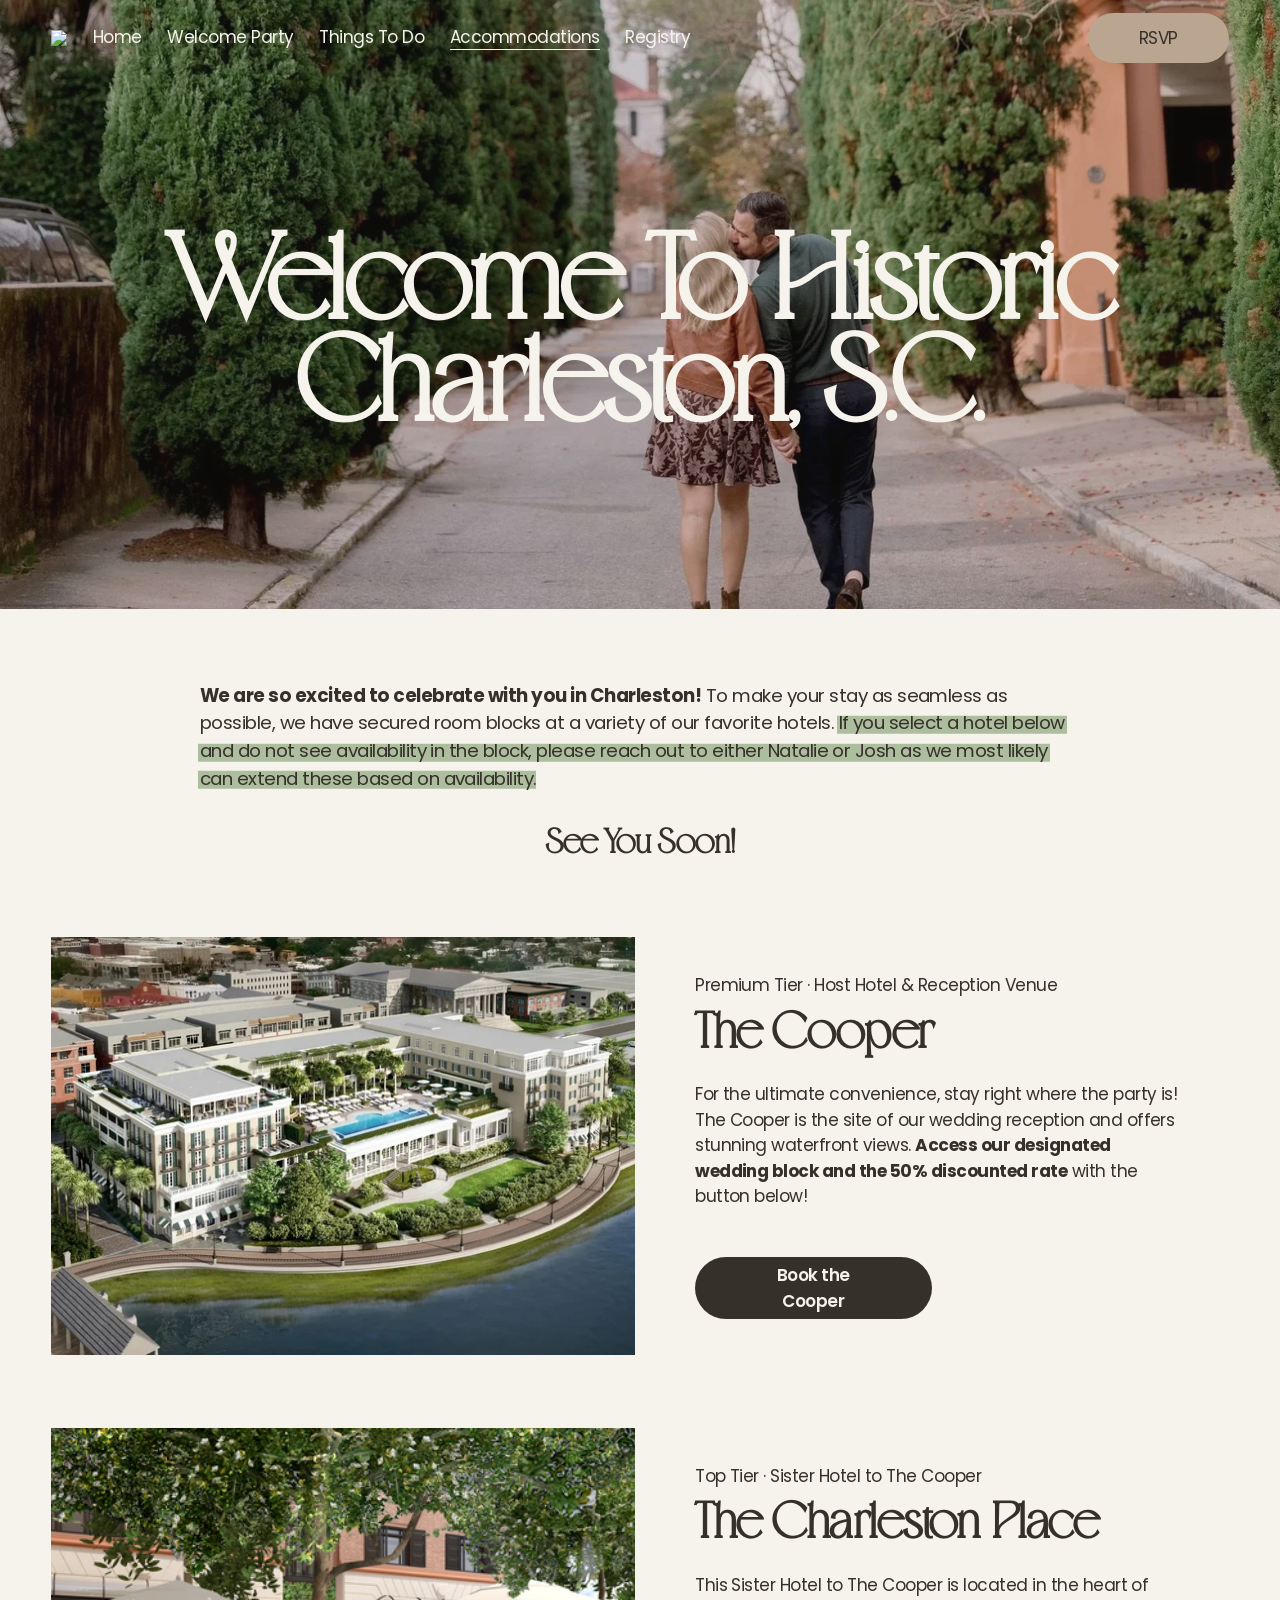
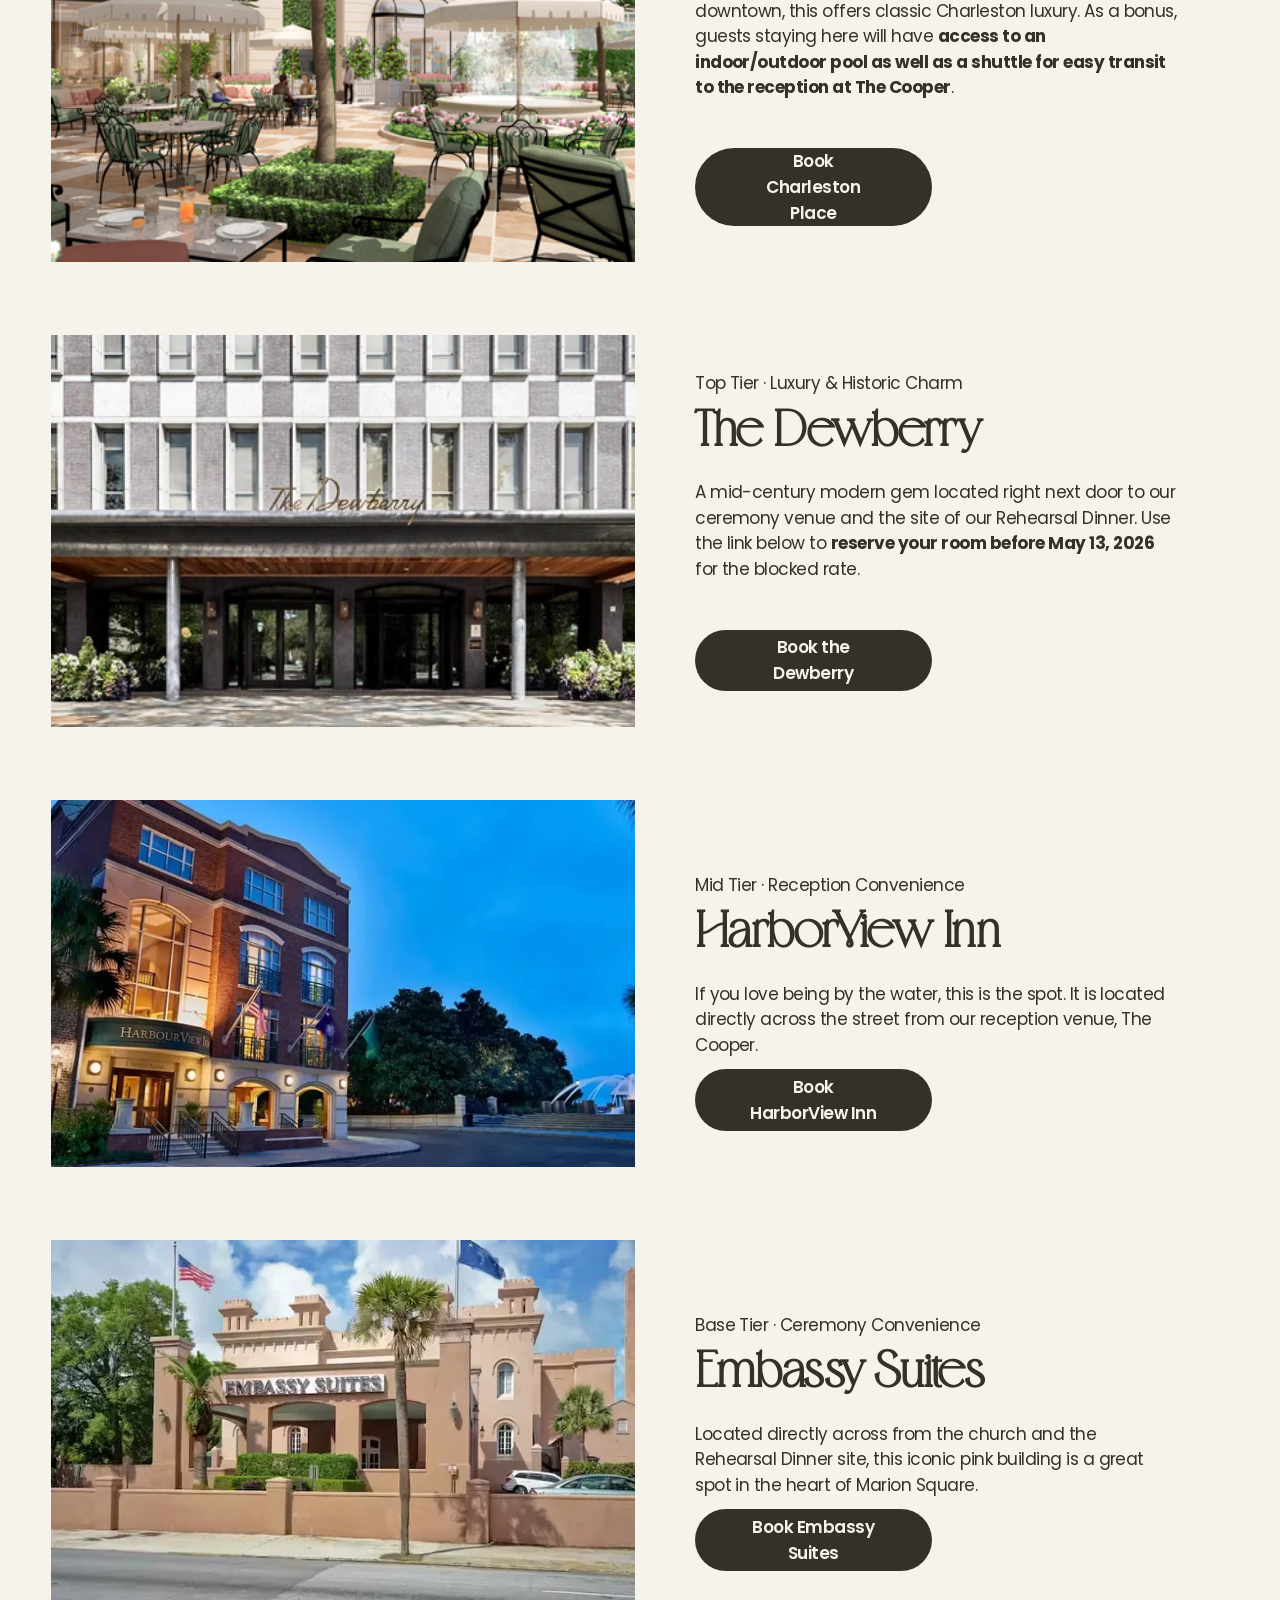
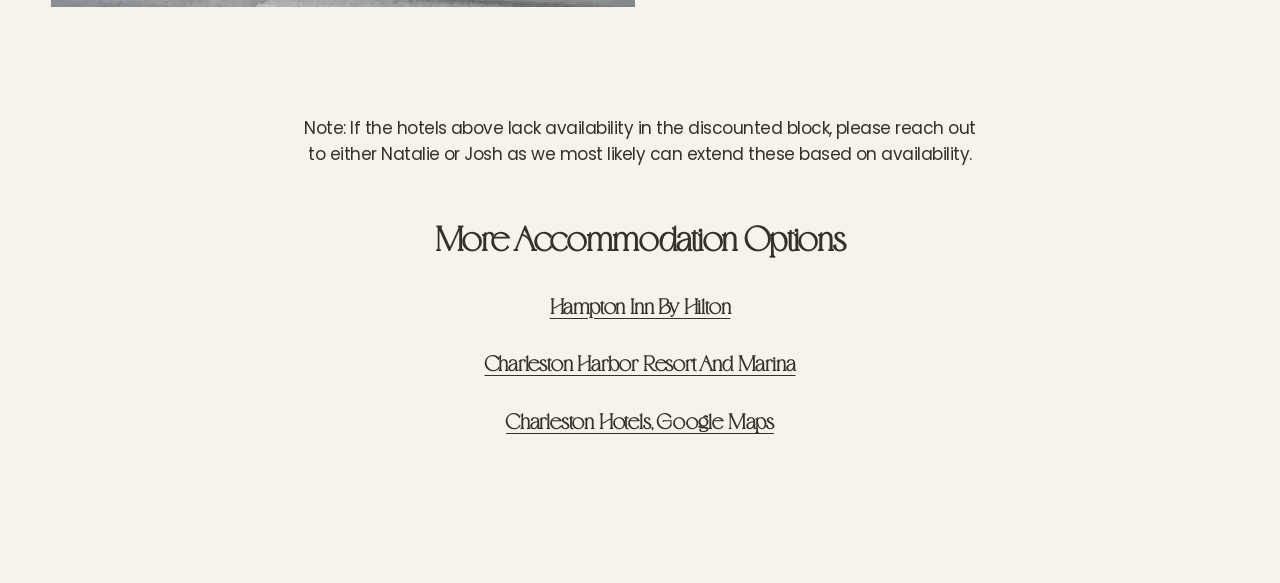
==== accommodations.html @ 6e3ad26c "Mirror joshandnat.com from Squarespace for static hosting Full static export of the live Squarespace" ====
<!doctype html>
<html xmlns:og="http://opengraphprotocol.org/schema/" xmlns:fb="http://www.facebook.com/2008/fbml" lang="en-US"  >
  <head>
    <meta http-equiv="X-UA-Compatible" content="IE=edge,chrome=1">
    <meta name="viewport" content="width=device-width, initial-scale=1">
    <!-- This is Squarespace. --><!-- alligator-fennel-dtwk -->
<base href="">
<meta charset="utf-8" />
<title>Accommodations &mdash; Josh and Natalie · June 2026</title>
<meta http-equiv="Accept-CH" content="Sec-CH-UA-Platform-Version, Sec-CH-UA-Model" /><link rel="icon" type="image/x-icon" media="(prefers-color-scheme: light)" href="images.squarespace-cdn.com/content/v1/6930e5d898eb7d10684642a6/29b51275-841d-41f2-be22-4a418898989f/favicon.ico%3Fformat=100w"/>
<link rel="icon" type="image/x-icon" media="(prefers-color-scheme: dark)" href="images.squarespace-cdn.com/content/v1/6930e5d898eb7d10684642a6/b55fe8ea-a416-473e-8ad8-501ebd99f2a2/favicon.ico%3Fformat=100w"/>
<link rel="canonical" href="accommodations.html"/>
<meta property="og:site_name" content="Josh and Natalie · June 2026"/>
<meta property="og:title" content="Accommodations &mdash; Josh and Natalie · June 2026"/>
<meta property="og:url" content="https://www.joshandnat.com/accommodations"/>
<meta property="og:type" content="website"/>
<meta property="og:image" content="http://static1.squarespace.com/static/6930e5d898eb7d10684642a6/t/697798462a0a3630322911a1/1769445446205/logo.png?format=1500w"/>
<meta property="og:image:width" content="600"/>
<meta property="og:image:height" content="600"/>
<meta itemprop="name" content="Accommodations — Josh and Natalie · June 2026"/>
<meta itemprop="url" content="https://www.joshandnat.com/accommodations"/>
<meta itemprop="thumbnailUrl" content="http://static1.squarespace.com/static/6930e5d898eb7d10684642a6/t/697798462a0a3630322911a1/1769445446205/logo.png?format=1500w"/>
<link rel="image_src" href="static1.squarespace.com/static/6930e5d898eb7d10684642a6/t/697798462a0a3630322911a1/1769445446205/logo.png%3Fformat=1500w" />
<meta itemprop="image" content="http://static1.squarespace.com/static/6930e5d898eb7d10684642a6/t/697798462a0a3630322911a1/1769445446205/logo.png?format=1500w"/>
<meta name="twitter:title" content="Accommodations — Josh and Natalie · June 2026"/>
<meta name="twitter:image" content="http://static1.squarespace.com/static/6930e5d898eb7d10684642a6/t/697798462a0a3630322911a1/1769445446205/logo.png?format=1500w"/>
<meta name="twitter:url" content="https://www.joshandnat.com/accommodations"/>
<meta name="twitter:card" content="summary"/>
<meta name="description" content="" />
<link rel="preconnect" href="images.squarespace-cdn.com/index.html">
<link rel="preconnect" href="file.squarespace-cdn.com/index.html" crossorigin>
<style data-sqsp-font-ids="6a31363e691a2d058d1a1524,6a3139e4691a2d058d1a1be6">
@font-face {
  font-family: 'gemola-fmih3q';
  font-style: normal;
  font-weight: 400;
  font-display: swap;
  src: url('../file.squarespace-cdn.com/content/v2/namespaces/fonts/libraries/6930e5d898eb7d10684642a6/assets/6ef59bb9-ff59-48a2-a4d7-68b60f028262/font.woff2') format('woff2');
}
/* cyrillic */
@font-face {
  font-family: 'Inter';
  font-style: italic;
  font-weight: 400;
  font-display: swap;
  src: url('../file.squarespace-cdn.com/content/v2/namespaces/fonts/libraries/sqsp/assets/d3fb858e-54ba-46aa-9946-92290d0e29fc/cyrillic.woff2') format('woff2');
  unicode-range: U+0301, U+0400-045F, U+0490-0491, U+04B0-04B1, U+2116;
}
/* vietnamese */
@font-face {
  font-family: 'Inter';
  font-style: italic;
  font-weight: 400;
  font-display: swap;
  src: url('../file.squarespace-cdn.com/content/v2/namespaces/fonts/libraries/sqsp/assets/e8210424-06bc-480f-ab24-68c9e3985db8/vietnamese.woff2') format('woff2');
  unicode-range: U+0102-0103, U+0110-0111, U+0128-0129, U+0168-0169, U+01A0-01A1, U+01AF-01B0, U+0300-0301, U+0303-0304, U+0308-0309, U+0323, U+0329, U+1EA0-1EF9, U+20AB;
}
/* latin-ext */
@font-face {
  font-family: 'Inter';
  font-style: italic;
  font-weight: 400;
  font-display: swap;
  src: url('../file.squarespace-cdn.com/content/v2/namespaces/fonts/libraries/sqsp/assets/5151666f-01d3-446e-bfa4-c8a9a2622d7d/latin-ext.woff2') format('woff2');
  unicode-range: U+0100-02BA, U+02BD-02C5, U+02C7-02CC, U+02CE-02D7, U+02DD-02FF, U+0304, U+0308, U+0329, U+1D00-1DBF, U+1E00-1E9F, U+1EF2-1EFF, U+2020, U+20A0-20AB, U+20AD-20C0, U+2113, U+2C60-2C7F, U+A720-A7FF;
}
/* latin */
@font-face {
  font-family: 'Inter';
  font-style: italic;
  font-weight: 400;
  font-display: swap;
  src: url('../file.squarespace-cdn.com/content/v2/namespaces/fonts/libraries/sqsp/assets/429e26ea-df2f-47d9-8685-041207252d8c/latin.woff2') format('woff2');
  unicode-range: U+0000-00FF, U+0131, U+0152-0153, U+02BB-02BC, U+02C6, U+02DA, U+02DC, U+0304, U+0308, U+0329, U+2000-206F, U+20AC, U+2122, U+2191, U+2193, U+2212, U+2215, U+FEFF, U+FFFD;
}
/* greek-ext */
@font-face {
  font-family: 'Inter';
  font-style: italic;
  font-weight: 400;
  font-display: swap;
  src: url('../file.squarespace-cdn.com/content/v2/namespaces/fonts/libraries/sqsp/assets/dc8ef5c0-aa5c-4716-9609-e307cf09992f/greek-ext.woff2') format('woff2');
  unicode-range: U+1F00-1FFF;
}
/* cyrillic-ext */
@font-face {
  font-family: 'Inter';
  font-style: italic;
  font-weight: 400;
  font-display: swap;
  src: url('../file.squarespace-cdn.com/content/v2/namespaces/fonts/libraries/sqsp/assets/33eec106-c967-4685-845c-712d9f476e39/cyrillic-ext.woff2') format('woff2');
  unicode-range: U+0460-052F, U+1C80-1C8A, U+20B4, U+2DE0-2DFF, U+A640-A69F, U+FE2E-FE2F;
}
/* greek */
@font-face {
  font-family: 'Inter';
  font-style: italic;
  font-weight: 400;
  font-display: swap;
  src: url('../file.squarespace-cdn.com/content/v2/namespaces/fonts/libraries/sqsp/assets/e639d1a4-c4a9-41cf-a818-cb008dd69288/greek.woff2') format('woff2');
  unicode-range: U+0370-0377, U+037A-037F, U+0384-038A, U+038C, U+038E-03A1, U+03A3-03FF;
}
/* latin-ext */
@font-face {
  font-family: 'Poppins';
  font-style: italic;
  font-weight: 400;
  font-display: swap;
  src: url('../file.squarespace-cdn.com/content/v2/namespaces/fonts/libraries/sqsp/assets/28866714-3a03-4fde-b82e-bcffd944752e/latin-ext.woff2') format('woff2');
  unicode-range: U+0100-02BA, U+02BD-02C5, U+02C7-02CC, U+02CE-02D7, U+02DD-02FF, U+0304, U+0308, U+0329, U+1D00-1DBF, U+1E00-1E9F, U+1EF2-1EFF, U+2020, U+20A0-20AB, U+20AD-20C0, U+2113, U+2C60-2C7F, U+A720-A7FF;
}
/* latin */
@font-face {
  font-family: 'Poppins';
  font-style: italic;
  font-weight: 400;
  font-display: swap;
  src: url('../file.squarespace-cdn.com/content/v2/namespaces/fonts/libraries/sqsp/assets/ab6b1da4-72e3-4abf-a176-e7a8a24b53d1/latin.woff2') format('woff2');
  unicode-range: U+0000-00FF, U+0131, U+0152-0153, U+02BB-02BC, U+02C6, U+02DA, U+02DC, U+0304, U+0308, U+0329, U+2000-206F, U+20AC, U+2122, U+2191, U+2193, U+2212, U+2215, U+FEFF, U+FFFD;
}
/* devanagari */
@font-face {
  font-family: 'Poppins';
  font-style: italic;
  font-weight: 400;
  font-display: swap;
  src: url('../file.squarespace-cdn.com/content/v2/namespaces/fonts/libraries/sqsp/assets/7d30df3b-ed0a-4cdd-824a-b3c7e5e49f0d/devanagari.woff2') format('woff2');
  unicode-range: U+0900-097F, U+1CD0-1CF9, U+200C-200D, U+20A8, U+20B9, U+20F0, U+25CC, U+A830-A839, U+A8E0-A8FF, U+11B00-11B09;
}
/* latin-ext */
@font-face {
  font-family: 'Poppins';
  font-style: normal;
  font-weight: 600;
  font-display: swap;
  src: url('../file.squarespace-cdn.com/content/v2/namespaces/fonts/libraries/sqsp/assets/e4329016-2f24-4823-a4d0-2524756aabf8/latin-ext.woff2') format('woff2');
  unicode-range: U+0100-02BA, U+02BD-02C5, U+02C7-02CC, U+02CE-02D7, U+02DD-02FF, U+0304, U+0308, U+0329, U+1D00-1DBF, U+1E00-1E9F, U+1EF2-1EFF, U+2020, U+20A0-20AB, U+20AD-20C0, U+2113, U+2C60-2C7F, U+A720-A7FF;
}
/* latin */
@font-face {
  font-family: 'Poppins';
  font-style: normal;
  font-weight: 600;
  font-display: swap;
  src: url('../file.squarespace-cdn.com/content/v2/namespaces/fonts/libraries/sqsp/assets/30b17899-6fc2-43cf-83b2-ca5c666802df/latin.woff2') format('woff2');
  unicode-range: U+0000-00FF, U+0131, U+0152-0153, U+02BB-02BC, U+02C6, U+02DA, U+02DC, U+0304, U+0308, U+0329, U+2000-206F, U+20AC, U+2122, U+2191, U+2193, U+2212, U+2215, U+FEFF, U+FFFD;
}
/* devanagari */
@font-face {
  font-family: 'Poppins';
  font-style: normal;
  font-weight: 600;
  font-display: swap;
  src: url('../file.squarespace-cdn.com/content/v2/namespaces/fonts/libraries/sqsp/assets/53d156bc-68d5-4d54-8c7e-29b8418f64b5/devanagari.woff2') format('woff2');
  unicode-range: U+0900-097F, U+1CD0-1CF9, U+200C-200D, U+20A8, U+20B9, U+20F0, U+25CC, U+A830-A839, U+A8E0-A8FF, U+11B00-11B09;
}
/* latin-ext */
@font-face {
  font-family: 'Poppins';
  font-style: normal;
  font-weight: 400;
  font-display: swap;
  src: url('../file.squarespace-cdn.com/content/v2/namespaces/fonts/libraries/sqsp/assets/d03c0883-8248-47bf-9fa3-437f8474b0b7/latin-ext.woff2') format('woff2');
  unicode-range: U+0100-02BA, U+02BD-02C5, U+02C7-02CC, U+02CE-02D7, U+02DD-02FF, U+0304, U+0308, U+0329, U+1D00-1DBF, U+1E00-1E9F, U+1EF2-1EFF, U+2020, U+20A0-20AB, U+20AD-20C0, U+2113, U+2C60-2C7F, U+A720-A7FF;
}
/* latin */
@font-face {
  font-family: 'Poppins';
  font-style: normal;
  font-weight: 400;
  font-display: swap;
  src: url('../file.squarespace-cdn.com/content/v2/namespaces/fonts/libraries/sqsp/assets/da0c3c0d-458f-46e2-9c64-bac004d4e8c1/latin.woff2') format('woff2');
  unicode-range: U+0000-00FF, U+0131, U+0152-0153, U+02BB-02BC, U+02C6, U+02DA, U+02DC, U+0304, U+0308, U+0329, U+2000-206F, U+20AC, U+2122, U+2191, U+2193, U+2212, U+2215, U+FEFF, U+FFFD;
}
/* devanagari */
@font-face {
  font-family: 'Poppins';
  font-style: normal;
  font-weight: 400;
  font-display: swap;
  src: url('../file.squarespace-cdn.com/content/v2/namespaces/fonts/libraries/sqsp/assets/7050a57e-968a-4317-a487-11e4374878d9/devanagari.woff2') format('woff2');
  unicode-range: U+0900-097F, U+1CD0-1CF9, U+200C-200D, U+20A8, U+20B9, U+20F0, U+25CC, U+A830-A839, U+A8E0-A8FF, U+11B00-11B09;
}
/* latin-ext */
@font-face {
  font-family: 'Poppins';
  font-style: italic;
  font-weight: 700;
  font-display: swap;
  src: url('../file.squarespace-cdn.com/content/v2/namespaces/fonts/libraries/sqsp/assets/e5441b3f-475c-4dd0-815e-d1493a6eef24/latin-ext.woff2') format('woff2');
  unicode-range: U+0100-02BA, U+02BD-02C5, U+02C7-02CC, U+02CE-02D7, U+02DD-02FF, U+0304, U+0308, U+0329, U+1D00-1DBF, U+1E00-1E9F, U+1EF2-1EFF, U+2020, U+20A0-20AB, U+20AD-20C0, U+2113, U+2C60-2C7F, U+A720-A7FF;
}
/* devanagari */
@font-face {
  font-family: 'Poppins';
  font-style: italic;
  font-weight: 700;
  font-display: swap;
  src: url('../file.squarespace-cdn.com/content/v2/namespaces/fonts/libraries/sqsp/assets/e364ec28-4783-442b-b46f-59d33a99dd2c/devanagari.woff2') format('woff2');
  unicode-range: U+0900-097F, U+1CD0-1CF9, U+200C-200D, U+20A8, U+20B9, U+20F0, U+25CC, U+A830-A839, U+A8E0-A8FF, U+11B00-11B09;
}
/* latin */
@font-face {
  font-family: 'Poppins';
  font-style: italic;
  font-weight: 700;
  font-display: swap;
  src: url('../file.squarespace-cdn.com/content/v2/namespaces/fonts/libraries/sqsp/assets/67451c8f-d5ad-40d0-a48b-1e842ade5679/latin.woff2') format('woff2');
  unicode-range: U+0000-00FF, U+0131, U+0152-0153, U+02BB-02BC, U+02C6, U+02DA, U+02DC, U+0304, U+0308, U+0329, U+2000-206F, U+20AC, U+2122, U+2191, U+2193, U+2212, U+2215, U+FEFF, U+FFFD;
}
/* vietnamese */
@font-face {
  font-family: 'Inter';
  font-style: normal;
  font-weight: 700;
  font-display: swap;
  src: url('../file.squarespace-cdn.com/content/v2/namespaces/fonts/libraries/sqsp/assets/4113b352-221c-42b4-ab47-e24f5cb0bc41/vietnamese.woff2') format('woff2');
  unicode-range: U+0102-0103, U+0110-0111, U+0128-0129, U+0168-0169, U+01A0-01A1, U+01AF-01B0, U+0300-0301, U+0303-0304, U+0308-0309, U+0323, U+0329, U+1EA0-1EF9, U+20AB;
}
/* latin */
@font-face {
  font-family: 'Inter';
  font-style: normal;
  font-weight: 700;
  font-display: swap;
  src: url('../file.squarespace-cdn.com/content/v2/namespaces/fonts/libraries/sqsp/assets/b649195f-d7be-4a83-88d7-87c74c1f1590/latin.woff2') format('woff2');
  unicode-range: U+0000-00FF, U+0131, U+0152-0153, U+02BB-02BC, U+02C6, U+02DA, U+02DC, U+0304, U+0308, U+0329, U+2000-206F, U+20AC, U+2122, U+2191, U+2193, U+2212, U+2215, U+FEFF, U+FFFD;
}
/* cyrillic-ext */
@font-face {
  font-family: 'Inter';
  font-style: normal;
  font-weight: 700;
  font-display: swap;
  src: url('../file.squarespace-cdn.com/content/v2/namespaces/fonts/libraries/sqsp/assets/66c18e4b-9e34-4808-b5a0-eebe9c0564b3/cyrillic-ext.woff2') format('woff2');
  unicode-range: U+0460-052F, U+1C80-1C8A, U+20B4, U+2DE0-2DFF, U+A640-A69F, U+FE2E-FE2F;
}
/* latin-ext */
@font-face {
  font-family: 'Inter';
  font-style: normal;
  font-weight: 700;
  font-display: swap;
  src: url('../file.squarespace-cdn.com/content/v2/namespaces/fonts/libraries/sqsp/assets/c0b7ce99-3bb0-49ab-bef5-53895f60c291/latin-ext.woff2') format('woff2');
  unicode-range: U+0100-02BA, U+02BD-02C5, U+02C7-02CC, U+02CE-02D7, U+02DD-02FF, U+0304, U+0308, U+0329, U+1D00-1DBF, U+1E00-1E9F, U+1EF2-1EFF, U+2020, U+20A0-20AB, U+20AD-20C0, U+2113, U+2C60-2C7F, U+A720-A7FF;
}
/* cyrillic */
@font-face {
  font-family: 'Inter';
  font-style: normal;
  font-weight: 700;
  font-display: swap;
  src: url('../file.squarespace-cdn.com/content/v2/namespaces/fonts/libraries/sqsp/assets/af0b57b3-b798-4c02-82c8-b63af1181a46/cyrillic.woff2') format('woff2');
  unicode-range: U+0301, U+0400-045F, U+0490-0491, U+04B0-04B1, U+2116;
}
/* greek-ext */
@font-face {
  font-family: 'Inter';
  font-style: normal;
  font-weight: 700;
  font-display: swap;
  src: url('../file.squarespace-cdn.com/content/v2/namespaces/fonts/libraries/sqsp/assets/91ca4c6c-314a-443f-a934-1537bf1e83d4/greek-ext.woff2') format('woff2');
  unicode-range: U+1F00-1FFF;
}
/* greek */
@font-face {
  font-family: 'Inter';
  font-style: normal;
  font-weight: 700;
  font-display: swap;
  src: url('../file.squarespace-cdn.com/content/v2/namespaces/fonts/libraries/sqsp/assets/c75aaa21-9fdf-4207-8451-1d0a1c883b88/greek.woff2') format('woff2');
  unicode-range: U+0370-0377, U+037A-037F, U+0384-038A, U+038C, U+038E-03A1, U+03A3-03FF;
}
/* latin */
@font-face {
  font-family: 'Poppins';
  font-style: normal;
  font-weight: 700;
  font-display: swap;
  src: url('../file.squarespace-cdn.com/content/v2/namespaces/fonts/libraries/sqsp/assets/95402d3d-cf4f-4ff3-b652-fa1bddbe79de/latin.woff2') format('woff2');
  unicode-range: U+0000-00FF, U+0131, U+0152-0153, U+02BB-02BC, U+02C6, U+02DA, U+02DC, U+0304, U+0308, U+0329, U+2000-206F, U+20AC, U+2122, U+2191, U+2193, U+2212, U+2215, U+FEFF, U+FFFD;
}
/* devanagari */
@font-face {
  font-family: 'Poppins';
  font-style: normal;
  font-weight: 700;
  font-display: swap;
  src: url('../file.squarespace-cdn.com/content/v2/namespaces/fonts/libraries/sqsp/assets/31f2dfaf-de1e-40ab-ac18-8641e6ac98d0/devanagari.woff2') format('woff2');
  unicode-range: U+0900-097F, U+1CD0-1CF9, U+200C-200D, U+20A8, U+20B9, U+20F0, U+25CC, U+A830-A839, U+A8E0-A8FF, U+11B00-11B09;
}
/* latin-ext */
@font-face {
  font-family: 'Poppins';
  font-style: normal;
  font-weight: 700;
  font-display: swap;
  src: url('../file.squarespace-cdn.com/content/v2/namespaces/fonts/libraries/sqsp/assets/ab5cf469-e78c-4791-92a2-a2e360e24c1d/latin-ext.woff2') format('woff2');
  unicode-range: U+0100-02BA, U+02BD-02C5, U+02C7-02CC, U+02CE-02D7, U+02DD-02FF, U+0304, U+0308, U+0329, U+1D00-1DBF, U+1E00-1E9F, U+1EF2-1EFF, U+2020, U+20A0-20AB, U+20AD-20C0, U+2113, U+2C60-2C7F, U+A720-A7FF;
}
/* greek-ext */
@font-face {
  font-family: 'Inter';
  font-style: normal;
  font-weight: 400;
  font-display: swap;
  src: url('../file.squarespace-cdn.com/content/v2/namespaces/fonts/libraries/sqsp/assets/46ea1c70-77cb-4732-997f-3a1f9947dfa7/greek-ext.woff2') format('woff2');
  unicode-range: U+1F00-1FFF;
}
/* latin */
@font-face {
  font-family: 'Inter';
  font-style: normal;
  font-weight: 400;
  font-display: swap;
  src: url('../file.squarespace-cdn.com/content/v2/namespaces/fonts/libraries/sqsp/assets/ac496057-4c9f-4e6b-ae6d-795906fe1a84/latin.woff2') format('woff2');
  unicode-range: U+0000-00FF, U+0131, U+0152-0153, U+02BB-02BC, U+02C6, U+02DA, U+02DC, U+0304, U+0308, U+0329, U+2000-206F, U+20AC, U+2122, U+2191, U+2193, U+2212, U+2215, U+FEFF, U+FFFD;
}
/* cyrillic */
@font-face {
  font-family: 'Inter';
  font-style: normal;
  font-weight: 400;
  font-display: swap;
  src: url('../file.squarespace-cdn.com/content/v2/namespaces/fonts/libraries/sqsp/assets/c9c27ed9-4328-4bd2-b631-aad26e3550c4/cyrillic.woff2') format('woff2');
  unicode-range: U+0301, U+0400-045F, U+0490-0491, U+04B0-04B1, U+2116;
}
/* latin-ext */
@font-face {
  font-family: 'Inter';
  font-style: normal;
  font-weight: 400;
  font-display: swap;
  src: url('../file.squarespace-cdn.com/content/v2/namespaces/fonts/libraries/sqsp/assets/b050ea96-eab8-43c5-8d4e-cd30fec00ffd/latin-ext.woff2') format('woff2');
  unicode-range: U+0100-02BA, U+02BD-02C5, U+02C7-02CC, U+02CE-02D7, U+02DD-02FF, U+0304, U+0308, U+0329, U+1D00-1DBF, U+1E00-1E9F, U+1EF2-1EFF, U+2020, U+20A0-20AB, U+20AD-20C0, U+2113, U+2C60-2C7F, U+A720-A7FF;
}
/* greek */
@font-face {
  font-family: 'Inter';
  font-style: normal;
  font-weight: 400;
  font-display: swap;
  src: url('../file.squarespace-cdn.com/content/v2/namespaces/fonts/libraries/sqsp/assets/b557cbe0-bcc3-46d0-98c2-09f4b38fae29/greek.woff2') format('woff2');
  unicode-range: U+0370-0377, U+037A-037F, U+0384-038A, U+038C, U+038E-03A1, U+03A3-03FF;
}
/* vietnamese */
@font-face {
  font-family: 'Inter';
  font-style: normal;
  font-weight: 400;
  font-display: swap;
  src: url('../file.squarespace-cdn.com/content/v2/namespaces/fonts/libraries/sqsp/assets/0887871a-2620-4b03-a49c-2ca9c42aeafb/vietnamese.woff2') format('woff2');
  unicode-range: U+0102-0103, U+0110-0111, U+0128-0129, U+0168-0169, U+01A0-01A1, U+01AF-01B0, U+0300-0301, U+0303-0304, U+0308-0309, U+0323, U+0329, U+1EA0-1EF9, U+20AB;
}
/* cyrillic-ext */
@font-face {
  font-family: 'Inter';
  font-style: normal;
  font-weight: 400;
  font-display: swap;
  src: url('../file.squarespace-cdn.com/content/v2/namespaces/fonts/libraries/sqsp/assets/81eea474-93a2-4824-8dfb-80888dd9d833/cyrillic-ext.woff2') format('woff2');
  unicode-range: U+0460-052F, U+1C80-1C8A, U+20B4, U+2DE0-2DFF, U+A640-A69F, U+FE2E-FE2F;
}
/* vietnamese */
@font-face {
  font-family: 'Inter';
  font-style: italic;
  font-weight: 700;
  font-display: swap;
  src: url('../file.squarespace-cdn.com/content/v2/namespaces/fonts/libraries/sqsp/assets/43b885bd-1ffc-4174-bb56-c4516b5a0bda/vietnamese.woff2') format('woff2');
  unicode-range: U+0102-0103, U+0110-0111, U+0128-0129, U+0168-0169, U+01A0-01A1, U+01AF-01B0, U+0300-0301, U+0303-0304, U+0308-0309, U+0323, U+0329, U+1EA0-1EF9, U+20AB;
}
/* cyrillic */
@font-face {
  font-family: 'Inter';
  font-style: italic;
  font-weight: 700;
  font-display: swap;
  src: url('../file.squarespace-cdn.com/content/v2/namespaces/fonts/libraries/sqsp/assets/abae1e68-19ae-4681-89e9-6592b3950970/cyrillic.woff2') format('woff2');
  unicode-range: U+0301, U+0400-045F, U+0490-0491, U+04B0-04B1, U+2116;
}
/* greek */
@font-face {
  font-family: 'Inter';
  font-style: italic;
  font-weight: 700;
  font-display: swap;
  src: url('../file.squarespace-cdn.com/content/v2/namespaces/fonts/libraries/sqsp/assets/77de0f30-8d86-4584-a0e8-51038b4baeb7/greek.woff2') format('woff2');
  unicode-range: U+0370-0377, U+037A-037F, U+0384-038A, U+038C, U+038E-03A1, U+03A3-03FF;
}
/* greek-ext */
@font-face {
  font-family: 'Inter';
  font-style: italic;
  font-weight: 700;
  font-display: swap;
  src: url('../file.squarespace-cdn.com/content/v2/namespaces/fonts/libraries/sqsp/assets/a1b8ee65-fb79-4baa-a2f3-43e6d05fcead/greek-ext.woff2') format('woff2');
  unicode-range: U+1F00-1FFF;
}
/* latin */
@font-face {
  font-family: 'Inter';
  font-style: italic;
  font-weight: 700;
  font-display: swap;
  src: url('../file.squarespace-cdn.com/content/v2/namespaces/fonts/libraries/sqsp/assets/f54c4727-130a-49bb-829f-0eefffeab0fa/latin.woff2') format('woff2');
  unicode-range: U+0000-00FF, U+0131, U+0152-0153, U+02BB-02BC, U+02C6, U+02DA, U+02DC, U+0304, U+0308, U+0329, U+2000-206F, U+20AC, U+2122, U+2191, U+2193, U+2212, U+2215, U+FEFF, U+FFFD;
}
/* cyrillic-ext */
@font-face {
  font-family: 'Inter';
  font-style: italic;
  font-weight: 700;
  font-display: swap;
  src: url('../file.squarespace-cdn.com/content/v2/namespaces/fonts/libraries/sqsp/assets/4ec15bb5-94d5-48b8-8413-1a58fbe384a9/cyrillic-ext.woff2') format('woff2');
  unicode-range: U+0460-052F, U+1C80-1C8A, U+20B4, U+2DE0-2DFF, U+A640-A69F, U+FE2E-FE2F;
}
/* latin-ext */
@font-face {
  font-family: 'Inter';
  font-style: italic;
  font-weight: 700;
  font-display: swap;
  src: url('../file.squarespace-cdn.com/content/v2/namespaces/fonts/libraries/sqsp/assets/b545ee98-cc9b-41d7-b56a-96eccd4569e9/latin-ext.woff2') format('woff2');
  unicode-range: U+0100-02BA, U+02BD-02C5, U+02C7-02CC, U+02CE-02D7, U+02DD-02FF, U+0304, U+0308, U+0329, U+1D00-1DBF, U+1E00-1E9F, U+1EF2-1EFF, U+2020, U+20A0-20AB, U+20AD-20C0, U+2113, U+2C60-2C7F, U+A720-A7FF;
}
</style><script type="text/javascript" crossorigin="anonymous" defer="true" nomodule="nomodule" src="assets.squarespace.com/@sqs/polyfiller/1.6/legacy.js"></script>
<script type="text/javascript" crossorigin="anonymous" defer="true" src="assets.squarespace.com/@sqs/polyfiller/1.6/modern.js"></script>
<script data-name="static-context">Static = window.Static || {}; Static.SQUARESPACE_CONTEXT = {"betaFeatureFlags":["member_areas_feature","campaigns_merch_state","campaigns_discount_section_in_blasts","marketing_landing_page","campaigns_table_v2","override_block_styles","new_stacked_index","i18n_beta_website_locales","output_template_css_assets","enable_modernized_pdp_m3_fluid","nested_categories","campaigns_thumbnail_layout","campaigns_discount_section_in_automations","commerce_product_payment_plan_editing","scripts_defer","enable_modernized_pdp_m3_layout_ux","supports_versioned_template_assets","campaigns_import_discounts","modernized-pdp-m2-enabled","enable_form_submission_trigger","contacts_and_campaigns_redesign","sms-campaigns","enable_modernized_standalone_pages","enable_modernized_standalone_pages_kill_switch","campaigns_new_image_layout_picker","marketing_automations"],"facebookAppId":"314192535267336","facebookApiVersion":"v6.0","rollups":{"squarespace-announcement-bar":{"js":"//assets.squarespace.com/universal/scripts-compressed/announcement-bar-330b6414ea806f0e-min.en-US.js"},"squarespace-audio-player":{"css":"//assets.squarespace.com/universal/styles-compressed/audio-player-b05f5197a871c566-min.en-US.css","js":"//assets.squarespace.com/universal/scripts-compressed/audio-player-e31c5fecbcae8879-min.en-US.js"},"squarespace-blog-collection-list":{"css":"//assets.squarespace.com/universal/styles-compressed/blog-collection-list-b4046463b72f34e2-min.en-US.css","js":"//assets.squarespace.com/universal/scripts-compressed/blog-collection-list-3a5374d437fc6d00-min.en-US.js"},"squarespace-calendar-block-renderer":{"css":"//assets.squarespace.com/universal/styles-compressed/calendar-block-renderer-c3fef2a497c8e56b-min.en-US.css","js":"//assets.squarespace.com/universal/scripts-compressed/calendar-block-renderer-55ea3f5b8d29a8fe-min.en-US.js"},"squarespace-chartjs-helpers":{"css":"//assets.squarespace.com/universal/styles-compressed/chartjs-helpers-96b256171ee039c1-min.en-US.css","js":"//assets.squarespace.com/universal/scripts-compressed/chartjs-helpers-522a53304a318d5d-min.en-US.js"},"squarespace-comments":{"css":"//assets.squarespace.com/universal/styles-compressed/comments-0ee8b69850ad6c00-min.en-US.css","js":"//assets.squarespace.com/universal/scripts-compressed/comments-59eabe0397d99ec1-min.en-US.js"},"squarespace-custom-css-popup":{"css":"//assets.squarespace.com/universal/styles-compressed/custom-css-popup-fe3483bbd53970d8-min.en-US.css","js":"//assets.squarespace.com/universal/scripts-compressed/custom-css-popup-7a2dbdbe7f194501-min.en-US.js"},"squarespace-dialog":{"css":"//assets.squarespace.com/universal/styles-compressed/dialog-86aacd645d83874c-min.en-US.css","js":"//assets.squarespace.com/universal/scripts-compressed/dialog-aa6e8030e41a284a-min.en-US.js"},"squarespace-events-collection":{"css":"//assets.squarespace.com/universal/styles-compressed/events-collection-c3fef2a497c8e56b-min.en-US.css","js":"//assets.squarespace.com/universal/scripts-compressed/events-collection-54d338dc8d436c62-min.en-US.js"},"squarespace-form-rendering-utils":{"js":"//assets.squarespace.com/universal/scripts-compressed/form-rendering-utils-e3a98ece3d96b099-min.en-US.js"},"squarespace-forms":{"css":"//assets.squarespace.com/universal/styles-compressed/forms-0afd3c6ac30bbab1-min.en-US.css","js":"//assets.squarespace.com/universal/scripts-compressed/forms-2d71da1280ea7c56-min.en-US.js"},"squarespace-gallery-collection-list":{"css":"//assets.squarespace.com/universal/styles-compressed/gallery-collection-list-b4046463b72f34e2-min.en-US.css","js":"//assets.squarespace.com/universal/scripts-compressed/gallery-collection-list-e50dc2cea7153bb8-min.en-US.js"},"squarespace-image-zoom":{"css":"//assets.squarespace.com/universal/styles-compressed/image-zoom-b4046463b72f34e2-min.en-US.css","js":"//assets.squarespace.com/universal/scripts-compressed/image-zoom-0ca1efc2ac068abc-min.en-US.js"},"squarespace-pinterest":{"css":"//assets.squarespace.com/universal/styles-compressed/pinterest-b4046463b72f34e2-min.en-US.css","js":"//assets.squarespace.com/universal/scripts-compressed/pinterest-d13c27e1bf1ca7a3-min.en-US.js"},"squarespace-popup-overlay":{"css":"//assets.squarespace.com/universal/styles-compressed/popup-overlay-b742b752f5880972-min.en-US.css","js":"//assets.squarespace.com/universal/scripts-compressed/popup-overlay-1569932c66f2bbd8-min.en-US.js"},"squarespace-product-quick-view":{"css":"//assets.squarespace.com/universal/styles-compressed/product-quick-view-0afd3c6ac30bbab1-min.en-US.css","js":"//assets.squarespace.com/universal/scripts-compressed/product-quick-view-6664802156415026-min.en-US.js"},"squarespace-products-collection-item-v2":{"css":"//assets.squarespace.com/universal/styles-compressed/products-collection-item-v2-b4046463b72f34e2-min.en-US.css","js":"//assets.squarespace.com/universal/scripts-compressed/products-collection-item-v2-7fbb3f7b25936e86-min.en-US.js"},"squarespace-products-collection-list-v2":{"css":"//assets.squarespace.com/universal/styles-compressed/products-collection-list-v2-b4046463b72f34e2-min.en-US.css","js":"//assets.squarespace.com/universal/scripts-compressed/products-collection-list-v2-a0f681feaaa1d600-min.en-US.js"},"squarespace-search-page":{"css":"//assets.squarespace.com/universal/styles-compressed/search-page-90a67fc09b9b32c6-min.en-US.css","js":"//assets.squarespace.com/universal/scripts-compressed/search-page-d9e3d6d2ca1b1c3c-min.en-US.js"},"squarespace-search-preview":{"js":"//assets.squarespace.com/universal/scripts-compressed/search-preview-18f13ce4d51040a2-min.en-US.js"},"squarespace-simple-liking":{"css":"//assets.squarespace.com/universal/styles-compressed/simple-liking-701bf8bbc05ec6aa-min.en-US.css","js":"//assets.squarespace.com/universal/scripts-compressed/simple-liking-75b6582783ed07a5-min.en-US.js"},"squarespace-social-buttons":{"css":"//assets.squarespace.com/universal/styles-compressed/social-buttons-95032e5fa98e47a5-min.en-US.css","js":"//assets.squarespace.com/universal/scripts-compressed/social-buttons-01e08a07ab4270ca-min.en-US.js"},"squarespace-tourdates":{"css":"//assets.squarespace.com/universal/styles-compressed/tourdates-b4046463b72f34e2-min.en-US.css","js":"//assets.squarespace.com/universal/scripts-compressed/tourdates-795483e6b318cb54-min.en-US.js"},"squarespace-website-overlays-manager":{"css":"//assets.squarespace.com/universal/styles-compressed/website-overlays-manager-07ea5a4e004e6710-min.en-US.css","js":"//assets.squarespace.com/universal/scripts-compressed/website-overlays-manager-28322a908c964dc1-min.en-US.js"}},"pageType":2,"website":{"id":"6930e5d898eb7d10684642a6","captchaSettings":{"enabledForDonations":false},"cloneable":false,"contentModifiedOn":1780888296915,"formattingLocale":"en-US","fullSiteTitle":"Accommodations \u2014 Josh and Natalie \u00B7 June 2026","identifier":"alligator-fennel-dtwk","imageMetadataProcessingEnabled":false,"isHstsEnabled":true,"language":"en-US","location":{},"logoImageId":"693105c1830262367c3bd6c9","primaryDomain":"www.joshandnat.com","screenshotId":"6dff30733acc53fa34402dd00d84fccedf1c013b2573eff473762652a5738a4b","shareButtonOptions":{"6":true,"3":true,"7":true,"4":true,"1":true,"2":true,"8":true},"showOwnerLogin":false,"siteDescription":"","siteStatus":{},"siteTitle":"Josh and Natalie \u00B7 June 2026","socialLogoImageId":"697798a47360f968fb9ec0b6","sslSetting":3,"timeZone":"America/New_York","translationLocale":"en-US","typekitId":"","websiteType":4,"hasBeenCloneable":false,"statsMigrated":false,"authenticUrl":"https://www.joshandnat.com","baseUrl":"https://www.joshandnat.com","internalUrl":"https://alligator-fennel-dtwk.squarespace.com","logoImageUrl":"//images.squarespace-cdn.com/content/v1/6930e5d898eb7d10684642a6/b463d371-d405-4287-a949-f6716d70799a/logo.png","machineTimeZoneOffset":-14400000,"socialAccounts":[{"serviceId":62,"screenname":"Twitter","addedOn":1764819994111,"profileUrl":"http://twitter.com/squarespace","iconEnabled":true,"serviceName":"twitter-unauth"},{"serviceId":60,"screenname":"Facebook","addedOn":1764819994114,"profileUrl":"http://facebook.com/squarespace","iconEnabled":true,"serviceName":"facebook-unauth"},{"serviceId":64,"screenname":"Instagram","addedOn":1764819994110,"profileUrl":"http://instagram.com/squarespace","iconEnabled":true,"serviceName":"instagram-unauth"}],"socialLogoImageUrl":"//images.squarespace-cdn.com/content/v1/6930e5d898eb7d10684642a6/70260b41-4909-4ccd-85f9-91802d0e4762/logo.png","timeZoneAbbr":"EDT","timeZoneOffset":-14400000},"websiteSettings":{"id":"6930e5d998eb7d10684642ac","websiteId":"6930e5d898eb7d10684642a6","subjects":[],"country":"US","state":"GA","simpleLikingEnabled":true,"mobileInfoBarSettings":{"isContactEmailEnabled":false,"isContactPhoneNumberEnabled":false,"isLocationEnabled":false,"isBusinessHoursEnabled":false},"announcementBarSettings":{},"commentLikesAllowed":true,"commentAnonAllowed":true,"commentThreaded":true,"commentApprovalRequired":false,"commentAvatarsOn":true,"commentSortType":2,"commentFlagThreshold":0,"commentFlagsAllowed":true,"commentEnableByDefault":true,"commentDisableAfterDaysDefault":0,"disqusShortname":"","commentsEnabled":false,"businessHours":{},"storeSettings":{"returnPolicy":null,"termsOfService":null,"privacyPolicy":null,"expressCheckout":false,"continueShoppingLinkUrl":"/","useLightCart":false,"showNoteField":false,"shippingCountryDefaultValue":"US","billToShippingDefaultValue":false,"showShippingPhoneNumber":true,"isShippingPhoneRequired":false,"showBillingPhoneNumber":true,"isBillingPhoneRequired":false,"currenciesSupported":["USD","CAD","GBP","AUD","EUR","CHF","NOK","SEK","DKK","NZD","SGD","MXN","HKD","CZK","ILS","MYR","RUB","PHP","PLN","THB","BRL","ARS","COP","IDR","INR","JPY","ZAR","KRW"],"defaultCurrency":"USD","selectedCurrency":"USD","measurementStandard":1,"showCustomCheckoutForm":false,"checkoutPageMarketingOptInEnabled":true,"enableMailingListOptInByDefault":false,"sameAsRetailLocation":false,"merchandisingSettings":{"scarcityEnabledOnProductItems":false,"scarcityEnabledOnProductBlocks":false,"scarcityMessageType":"DEFAULT_SCARCITY_MESSAGE","scarcityThreshold":10,"multipleQuantityAllowedForServices":true,"restockNotificationsEnabled":false,"restockNotificationsMailingListSignUpEnabled":false,"relatedProductsEnabled":false,"relatedProductsOrdering":"random","soldOutVariantsDropdownDisabled":false,"productComposerOptedIn":false,"productComposerABTestOptedOut":false,"productReviewsEnabled":false},"minimumOrderSubtotalEnabled":false,"minimumOrderSubtotal":{"currency":"USD","value":"0.00"},"addToCartConfirmationType":2,"isLive":false,"multipleQuantityAllowedForServices":true},"useEscapeKeyToLogin":false,"ssBadgeType":1,"ssBadgePosition":4,"ssBadgeVisibility":1,"ssBadgeDevices":1,"pinterestOverlayOptions":{"mode":"disabled"},"userAccountsSettings":{"loginAllowed":true,"signupAllowed":true}},"cookieSettings":{"isCookieBannerEnabled":false,"isRestrictiveCookiePolicyEnabled":false,"cookieBannerText":"","cookieBannerTheme":"","cookieBannerVariant":"","cookieBannerPosition":"","cookieBannerCtaVariant":"","cookieBannerCtaText":"","cookieBannerAcceptType":"OPT_IN","cookieBannerOptOutCtaText":"","cookieBannerHasOptOut":false,"cookieBannerHasManageCookies":true,"cookieBannerManageCookiesLabel":"","cookieBannerSavedPreferencesText":"","cookieBannerSavedPreferencesLayout":"PILL"},"websiteCloneable":false,"collection":{"title":"Accommodations","id":"69750c45a545d533669446fa","fullUrl":"/accommodations","type":10,"permissionType":1},"subscribed":false,"appDomain":"squarespace.com","templateTweakable":true,"tweakJSON":{"form-use-theme-colors":"true","header-logo-height":"54px","header-mobile-logo-max-height":"30px","header-vert-padding":"1vw","header-width":"Full","maxPageWidth":"2000px","mobile-header-vert-padding":"6vw","pagePadding":"4vw","tweak-blog-alternating-side-by-side-image-aspect-ratio":"1:1 Square","tweak-blog-alternating-side-by-side-image-spacing":"6%","tweak-blog-alternating-side-by-side-meta-spacing":"20px","tweak-blog-alternating-side-by-side-primary-meta":"Categories","tweak-blog-alternating-side-by-side-read-more-spacing":"20px","tweak-blog-alternating-side-by-side-secondary-meta":"Date","tweak-blog-basic-grid-columns":"3","tweak-blog-basic-grid-image-aspect-ratio":"3:2 Standard","tweak-blog-basic-grid-image-spacing":"35px","tweak-blog-basic-grid-meta-spacing":"25px","tweak-blog-basic-grid-primary-meta":"Categories","tweak-blog-basic-grid-read-more-spacing":"20px","tweak-blog-basic-grid-secondary-meta":"Date","tweak-blog-item-custom-width":"50","tweak-blog-item-show-author-profile":"false","tweak-blog-item-width":"Medium","tweak-blog-masonry-columns":"2","tweak-blog-masonry-horizontal-spacing":"30px","tweak-blog-masonry-image-spacing":"20px","tweak-blog-masonry-meta-spacing":"20px","tweak-blog-masonry-primary-meta":"Categories","tweak-blog-masonry-read-more-spacing":"20px","tweak-blog-masonry-secondary-meta":"Date","tweak-blog-masonry-vertical-spacing":"30px","tweak-blog-side-by-side-image-aspect-ratio":"1:1 Square","tweak-blog-side-by-side-image-spacing":"6%","tweak-blog-side-by-side-meta-spacing":"20px","tweak-blog-side-by-side-primary-meta":"Categories","tweak-blog-side-by-side-read-more-spacing":"20px","tweak-blog-side-by-side-secondary-meta":"Date","tweak-blog-single-column-image-spacing":"50px","tweak-blog-single-column-meta-spacing":"30px","tweak-blog-single-column-primary-meta":"Categories","tweak-blog-single-column-read-more-spacing":"15px","tweak-blog-single-column-secondary-meta":"Date","tweak-events-stacked-show-thumbnails":"true","tweak-events-stacked-thumbnail-size":"3:2 Standard","tweak-fixed-header":"false","tweak-fixed-header-style":"Basic","tweak-global-animations-animation-curve":"ease","tweak-global-animations-animation-delay":"0.1s","tweak-global-animations-animation-duration":"0.1s","tweak-global-animations-animation-style":"fade","tweak-global-animations-animation-type":"none","tweak-global-animations-complexity-level":"detailed","tweak-global-animations-enabled":"false","tweak-portfolio-grid-basic-custom-height":"50","tweak-portfolio-grid-overlay-custom-height":"50","tweak-portfolio-hover-follow-acceleration":"10%","tweak-portfolio-hover-follow-animation-duration":"Fast","tweak-portfolio-hover-follow-animation-type":"Fade","tweak-portfolio-hover-follow-delimiter":"Bullet","tweak-portfolio-hover-follow-front":"false","tweak-portfolio-hover-follow-layout":"Inline","tweak-portfolio-hover-follow-size":"50","tweak-portfolio-hover-follow-text-spacing-x":"1.5","tweak-portfolio-hover-follow-text-spacing-y":"1.5","tweak-portfolio-hover-static-animation-duration":"Fast","tweak-portfolio-hover-static-animation-type":"Fade","tweak-portfolio-hover-static-delimiter":"Hyphen","tweak-portfolio-hover-static-front":"true","tweak-portfolio-hover-static-layout":"Inline","tweak-portfolio-hover-static-size":"50","tweak-portfolio-hover-static-text-spacing-x":"1.5","tweak-portfolio-hover-static-text-spacing-y":"1.5","tweak-portfolio-index-background-animation-duration":"Medium","tweak-portfolio-index-background-animation-type":"Fade","tweak-portfolio-index-background-custom-height":"50","tweak-portfolio-index-background-delimiter":"None","tweak-portfolio-index-background-height":"Large","tweak-portfolio-index-background-horizontal-alignment":"Center","tweak-portfolio-index-background-link-format":"Stacked","tweak-portfolio-index-background-persist":"false","tweak-portfolio-index-background-vertical-alignment":"Middle","tweak-portfolio-index-background-width":"Full","tweak-transparent-header":"true"},"templateId":"5c5a519771c10ba3470d8101","templateVersion":"7.1","pageFeatures":[1,2,4],"gmRenderKey":"QUl6YVN5Q0JUUk9xNkx1dkZfSUUxcjQ2LVQ0QWVUU1YtMGQ3bXk4","templateScriptsRootUrl":"https://static1.squarespace.com/static/vta/5c5a519771c10ba3470d8101/scripts/","impersonatedSession":false,"tzData":{"zones":[[-300,"US","E%sT",null]],"rules":{"US":[[1967,2006,null,"Oct","lastSun","2:00","0","S"],[1987,2006,null,"Apr","Sun>=1","2:00","1:00","D"],[2007,"max",null,"Mar","Sun>=8","2:00","1:00","D"],[2007,"max",null,"Nov","Sun>=1","2:00","0","S"]]}},"showAnnouncementBar":false,"recaptchaEnterpriseContext":{"recaptchaEnterpriseSiteKey":"6LdDFQwjAAAAAPigEvvPgEVbb7QBm-TkVJdDTlAv"},"i18nContext":{"timeZoneData":{"id":"America/New_York","name":"Eastern Time"}},"env":"PRODUCTION","visitorFormContext":{"formFieldFormats":{"initialPhoneFormat":{"id":0,"type":"PHONE_NUMBER","country":"US","labelLocale":"en-US","fields":[{"type":"SEPARATOR","label":"(","identifier":"LeftParen","length":0,"required":false,"metadata":{}},{"type":"FIELD","label":"1","identifier":"1","length":3,"required":false,"metadata":{}},{"type":"SEPARATOR","label":")","identifier":"RightParen","length":0,"required":false,"metadata":{}},{"type":"SEPARATOR","label":" ","identifier":"Space","length":0,"required":false,"metadata":{}},{"type":"FIELD","label":"2","identifier":"2","length":3,"required":false,"metadata":{}},{"type":"SEPARATOR","label":"-","identifier":"Dash","length":0,"required":false,"metadata":{}},{"type":"FIELD","label":"3","identifier":"3","length":14,"required":false,"metadata":{}}]},"initialNameOrder":"GIVEN_FIRST","initialAddressFormat":{"id":0,"type":"ADDRESS","country":"US","labelLocale":"en","fields":[{"type":"FIELD","label":"Address Line 1","identifier":"Line1","length":0,"required":true,"metadata":{"autocomplete":"address-line1"}},{"type":"SEPARATOR","label":"\n","identifier":"Newline","length":0,"required":false,"metadata":{}},{"type":"FIELD","label":"Address Line 2","identifier":"Line2","length":0,"required":false,"metadata":{"autocomplete":"address-line2"}},{"type":"SEPARATOR","label":"\n","identifier":"Newline","length":0,"required":false,"metadata":{}},{"type":"FIELD","label":"City","identifier":"City","length":0,"required":true,"metadata":{"autocomplete":"address-level2"}},{"type":"SEPARATOR","label":",","identifier":"Comma","length":0,"required":false,"metadata":{}},{"type":"SEPARATOR","label":" ","identifier":"Space","length":0,"required":false,"metadata":{}},{"type":"FIELD","label":"State","identifier":"State","length":0,"required":true,"metadata":{"autocomplete":"address-level1"}},{"type":"SEPARATOR","label":" ","identifier":"Space","length":0,"required":false,"metadata":{}},{"type":"FIELD","label":"ZIP Code","identifier":"Zip","length":0,"required":true,"metadata":{"autocomplete":"postal-code"}}]},"countries":[{"name":"Afghanistan","code":"AF","phoneCode":"+93"},{"name":"\u00C5land Islands","code":"AX","phoneCode":"+358"},{"name":"Albania","code":"AL","phoneCode":"+355"},{"name":"Algeria","code":"DZ","phoneCode":"+213"},{"name":"American Samoa","code":"AS","phoneCode":"+1"},{"name":"Andorra","code":"AD","phoneCode":"+376"},{"name":"Angola","code":"AO","phoneCode":"+244"},{"name":"Anguilla","code":"AI","phoneCode":"+1"},{"name":"Antigua & Barbuda","code":"AG","phoneCode":"+1"},{"name":"Argentina","code":"AR","phoneCode":"+54"},{"name":"Armenia","code":"AM","phoneCode":"+374"},{"name":"Aruba","code":"AW","phoneCode":"+297"},{"name":"Ascension Island","code":"AC","phoneCode":"+247"},{"name":"Australia","code":"AU","phoneCode":"+61"},{"name":"Austria","code":"AT","phoneCode":"+43"},{"name":"Azerbaijan","code":"AZ","phoneCode":"+994"},{"name":"Bahamas","code":"BS","phoneCode":"+1"},{"name":"Bahrain","code":"BH","phoneCode":"+973"},{"name":"Bangladesh","code":"BD","phoneCode":"+880"},{"name":"Barbados","code":"BB","phoneCode":"+1"},{"name":"Belarus","code":"BY","phoneCode":"+375"},{"name":"Belgium","code":"BE","phoneCode":"+32"},{"name":"Belize","code":"BZ","phoneCode":"+501"},{"name":"Benin","code":"BJ","phoneCode":"+229"},{"name":"Bermuda","code":"BM","phoneCode":"+1"},{"name":"Bhutan","code":"BT","phoneCode":"+975"},{"name":"Bolivia","code":"BO","phoneCode":"+591"},{"name":"Bosnia & Herzegovina","code":"BA","phoneCode":"+387"},{"name":"Botswana","code":"BW","phoneCode":"+267"},{"name":"Brazil","code":"BR","phoneCode":"+55"},{"name":"British Indian Ocean Territory","code":"IO","phoneCode":"+246"},{"name":"British Virgin Islands","code":"VG","phoneCode":"+1"},{"name":"Brunei","code":"BN","phoneCode":"+673"},{"name":"Bulgaria","code":"BG","phoneCode":"+359"},{"name":"Burkina Faso","code":"BF","phoneCode":"+226"},{"name":"Burundi","code":"BI","phoneCode":"+257"},{"name":"Cambodia","code":"KH","phoneCode":"+855"},{"name":"Cameroon","code":"CM","phoneCode":"+237"},{"name":"Canada","code":"CA","phoneCode":"+1"},{"name":"Cape Verde","code":"CV","phoneCode":"+238"},{"name":"Caribbean Netherlands","code":"BQ","phoneCode":"+599"},{"name":"Cayman Islands","code":"KY","phoneCode":"+1"},{"name":"Central African Republic","code":"CF","phoneCode":"+236"},{"name":"Chad","code":"TD","phoneCode":"+235"},{"name":"Chile","code":"CL","phoneCode":"+56"},{"name":"China","code":"CN","phoneCode":"+86"},{"name":"Christmas Island","code":"CX","phoneCode":"+61"},{"name":"Cocos (Keeling) Islands","code":"CC","phoneCode":"+61"},{"name":"Colombia","code":"CO","phoneCode":"+57"},{"name":"Comoros","code":"KM","phoneCode":"+269"},{"name":"Congo - Brazzaville","code":"CG","phoneCode":"+242"},{"name":"Congo - Kinshasa","code":"CD","phoneCode":"+243"},{"name":"Cook Islands","code":"CK","phoneCode":"+682"},{"name":"Costa Rica","code":"CR","phoneCode":"+506"},{"name":"C\u00F4te d\u2019Ivoire","code":"CI","phoneCode":"+225"},{"name":"Croatia","code":"HR","phoneCode":"+385"},{"name":"Cuba","code":"CU","phoneCode":"+53"},{"name":"Cura\u00E7ao","code":"CW","phoneCode":"+599"},{"name":"Cyprus","code":"CY","phoneCode":"+357"},{"name":"Czechia","code":"CZ","phoneCode":"+420"},{"name":"Denmark","code":"DK","phoneCode":"+45"},{"name":"Djibouti","code":"DJ","phoneCode":"+253"},{"name":"Dominica","code":"DM","phoneCode":"+1"},{"name":"Dominican Republic","code":"DO","phoneCode":"+1"},{"name":"Ecuador","code":"EC","phoneCode":"+593"},{"name":"Egypt","code":"EG","phoneCode":"+20"},{"name":"El Salvador","code":"SV","phoneCode":"+503"},{"name":"Equatorial Guinea","code":"GQ","phoneCode":"+240"},{"name":"Eritrea","code":"ER","phoneCode":"+291"},{"name":"Estonia","code":"EE","phoneCode":"+372"},{"name":"Eswatini","code":"SZ","phoneCode":"+268"},{"name":"Ethiopia","code":"ET","phoneCode":"+251"},{"name":"Falkland Islands","code":"FK","phoneCode":"+500"},{"name":"Faroe Islands","code":"FO","phoneCode":"+298"},{"name":"Fiji","code":"FJ","phoneCode":"+679"},{"name":"Finland","code":"FI","phoneCode":"+358"},{"name":"France","code":"FR","phoneCode":"+33"},{"name":"French Guiana","code":"GF","phoneCode":"+594"},{"name":"French Polynesia","code":"PF","phoneCode":"+689"},{"name":"Gabon","code":"GA","phoneCode":"+241"},{"name":"Gambia","code":"GM","phoneCode":"+220"},{"name":"Georgia","code":"GE","phoneCode":"+995"},{"name":"Germany","code":"DE","phoneCode":"+49"},{"name":"Ghana","code":"GH","phoneCode":"+233"},{"name":"Gibraltar","code":"GI","phoneCode":"+350"},{"name":"Greece","code":"GR","phoneCode":"+30"},{"name":"Greenland","code":"GL","phoneCode":"+299"},{"name":"Grenada","code":"GD","phoneCode":"+1"},{"name":"Guadeloupe","code":"GP","phoneCode":"+590"},{"name":"Guam","code":"GU","phoneCode":"+1"},{"name":"Guatemala","code":"GT","phoneCode":"+502"},{"name":"Guernsey","code":"GG","phoneCode":"+44"},{"name":"Guinea","code":"GN","phoneCode":"+224"},{"name":"Guinea-Bissau","code":"GW","phoneCode":"+245"},{"name":"Guyana","code":"GY","phoneCode":"+592"},{"name":"Haiti","code":"HT","phoneCode":"+509"},{"name":"Honduras","code":"HN","phoneCode":"+504"},{"name":"Hong Kong SAR China","code":"HK","phoneCode":"+852"},{"name":"Hungary","code":"HU","phoneCode":"+36"},{"name":"Iceland","code":"IS","phoneCode":"+354"},{"name":"India","code":"IN","phoneCode":"+91"},{"name":"Indonesia","code":"ID","phoneCode":"+62"},{"name":"Iran","code":"IR","phoneCode":"+98"},{"name":"Iraq","code":"IQ","phoneCode":"+964"},{"name":"Ireland","code":"IE","phoneCode":"+353"},{"name":"Isle of Man","code":"IM","phoneCode":"+44"},{"name":"Israel","code":"IL","phoneCode":"+972"},{"name":"Italy","code":"IT","phoneCode":"+39"},{"name":"Jamaica","code":"JM","phoneCode":"+1"},{"name":"Japan","code":"JP","phoneCode":"+81"},{"name":"Jersey","code":"JE","phoneCode":"+44"},{"name":"Jordan","code":"JO","phoneCode":"+962"},{"name":"Kazakhstan","code":"KZ","phoneCode":"+7"},{"name":"Kenya","code":"KE","phoneCode":"+254"},{"name":"Kiribati","code":"KI","phoneCode":"+686"},{"name":"Kosovo","code":"XK","phoneCode":"+383"},{"name":"Kuwait","code":"KW","phoneCode":"+965"},{"name":"Kyrgyzstan","code":"KG","phoneCode":"+996"},{"name":"Laos","code":"LA","phoneCode":"+856"},{"name":"Latvia","code":"LV","phoneCode":"+371"},{"name":"Lebanon","code":"LB","phoneCode":"+961"},{"name":"Lesotho","code":"LS","phoneCode":"+266"},{"name":"Liberia","code":"LR","phoneCode":"+231"},{"name":"Libya","code":"LY","phoneCode":"+218"},{"name":"Liechtenstein","code":"LI","phoneCode":"+423"},{"name":"Lithuania","code":"LT","phoneCode":"+370"},{"name":"Luxembourg","code":"LU","phoneCode":"+352"},{"name":"Macao SAR China","code":"MO","phoneCode":"+853"},{"name":"Madagascar","code":"MG","phoneCode":"+261"},{"name":"Malawi","code":"MW","phoneCode":"+265"},{"name":"Malaysia","code":"MY","phoneCode":"+60"},{"name":"Maldives","code":"MV","phoneCode":"+960"},{"name":"Mali","code":"ML","phoneCode":"+223"},{"name":"Malta","code":"MT","phoneCode":"+356"},{"name":"Marshall Islands","code":"MH","phoneCode":"+692"},{"name":"Martinique","code":"MQ","phoneCode":"+596"},{"name":"Mauritania","code":"MR","phoneCode":"+222"},{"name":"Mauritius","code":"MU","phoneCode":"+230"},{"name":"Mayotte","code":"YT","phoneCode":"+262"},{"name":"Mexico","code":"MX","phoneCode":"+52"},{"name":"Micronesia","code":"FM","phoneCode":"+691"},{"name":"Moldova","code":"MD","phoneCode":"+373"},{"name":"Monaco","code":"MC","phoneCode":"+377"},{"name":"Mongolia","code":"MN","phoneCode":"+976"},{"name":"Montenegro","code":"ME","phoneCode":"+382"},{"name":"Montserrat","code":"MS","phoneCode":"+1"},{"name":"Morocco","code":"MA","phoneCode":"+212"},{"name":"Mozambique","code":"MZ","phoneCode":"+258"},{"name":"Myanmar (Burma)","code":"MM","phoneCode":"+95"},{"name":"Namibia","code":"NA","phoneCode":"+264"},{"name":"Nauru","code":"NR","phoneCode":"+674"},{"name":"Nepal","code":"NP","phoneCode":"+977"},{"name":"Netherlands","code":"NL","phoneCode":"+31"},{"name":"New Caledonia","code":"NC","phoneCode":"+687"},{"name":"New Zealand","code":"NZ","phoneCode":"+64"},{"name":"Nicaragua","code":"NI","phoneCode":"+505"},{"name":"Niger","code":"NE","phoneCode":"+227"},{"name":"Nigeria","code":"NG","phoneCode":"+234"},{"name":"Niue","code":"NU","phoneCode":"+683"},{"name":"Norfolk Island","code":"NF","phoneCode":"+672"},{"name":"Northern Mariana Islands","code":"MP","phoneCode":"+1"},{"name":"North Korea","code":"KP","phoneCode":"+850"},{"name":"North Macedonia","code":"MK","phoneCode":"+389"},{"name":"Norway","code":"NO","phoneCode":"+47"},{"name":"Oman","code":"OM","phoneCode":"+968"},{"name":"Pakistan","code":"PK","phoneCode":"+92"},{"name":"Palau","code":"PW","phoneCode":"+680"},{"name":"Palestinian Territories","code":"PS","phoneCode":"+970"},{"name":"Panama","code":"PA","phoneCode":"+507"},{"name":"Papua New Guinea","code":"PG","phoneCode":"+675"},{"name":"Paraguay","code":"PY","phoneCode":"+595"},{"name":"Peru","code":"PE","phoneCode":"+51"},{"name":"Philippines","code":"PH","phoneCode":"+63"},{"name":"Poland","code":"PL","phoneCode":"+48"},{"name":"Portugal","code":"PT","phoneCode":"+351"},{"name":"Puerto Rico","code":"PR","phoneCode":"+1"},{"name":"Qatar","code":"QA","phoneCode":"+974"},{"name":"R\u00E9union","code":"RE","phoneCode":"+262"},{"name":"Romania","code":"RO","phoneCode":"+40"},{"name":"Russia","code":"RU","phoneCode":"+7"},{"name":"Rwanda","code":"RW","phoneCode":"+250"},{"name":"Samoa","code":"WS","phoneCode":"+685"},{"name":"San Marino","code":"SM","phoneCode":"+378"},{"name":"S\u00E3o Tom\u00E9 & Pr\u00EDncipe","code":"ST","phoneCode":"+239"},{"name":"Saudi Arabia","code":"SA","phoneCode":"+966"},{"name":"Senegal","code":"SN","phoneCode":"+221"},{"name":"Serbia","code":"RS","phoneCode":"+381"},{"name":"Seychelles","code":"SC","phoneCode":"+248"},{"name":"Sierra Leone","code":"SL","phoneCode":"+232"},{"name":"Singapore","code":"SG","phoneCode":"+65"},{"name":"Sint Maarten","code":"SX","phoneCode":"+1"},{"name":"Slovakia","code":"SK","phoneCode":"+421"},{"name":"Slovenia","code":"SI","phoneCode":"+386"},{"name":"Solomon Islands","code":"SB","phoneCode":"+677"},{"name":"Somalia","code":"SO","phoneCode":"+252"},{"name":"South Africa","code":"ZA","phoneCode":"+27"},{"name":"South Korea","code":"KR","phoneCode":"+82"},{"name":"South Sudan","code":"SS","phoneCode":"+211"},{"name":"Spain","code":"ES","phoneCode":"+34"},{"name":"Sri Lanka","code":"LK","phoneCode":"+94"},{"name":"St. Barth\u00E9lemy","code":"BL","phoneCode":"+590"},{"name":"St. Helena","code":"SH","phoneCode":"+290"},{"name":"St. Kitts & Nevis","code":"KN","phoneCode":"+1"},{"name":"St. Lucia","code":"LC","phoneCode":"+1"},{"name":"St. Martin","code":"MF","phoneCode":"+590"},{"name":"St. Pierre & Miquelon","code":"PM","phoneCode":"+508"},{"name":"St. Vincent & Grenadines","code":"VC","phoneCode":"+1"},{"name":"Sudan","code":"SD","phoneCode":"+249"},{"name":"Suriname","code":"SR","phoneCode":"+597"},{"name":"Svalbard & Jan Mayen","code":"SJ","phoneCode":"+47"},{"name":"Sweden","code":"SE","phoneCode":"+46"},{"name":"Switzerland","code":"CH","phoneCode":"+41"},{"name":"Syria","code":"SY","phoneCode":"+963"},{"name":"Taiwan","code":"TW","phoneCode":"+886"},{"name":"Tajikistan","code":"TJ","phoneCode":"+992"},{"name":"Tanzania","code":"TZ","phoneCode":"+255"},{"name":"Thailand","code":"TH","phoneCode":"+66"},{"name":"Timor-Leste","code":"TL","phoneCode":"+670"},{"name":"Togo","code":"TG","phoneCode":"+228"},{"name":"Tokelau","code":"TK","phoneCode":"+690"},{"name":"Tonga","code":"TO","phoneCode":"+676"},{"name":"Trinidad & Tobago","code":"TT","phoneCode":"+1"},{"name":"Tristan da Cunha","code":"TA","phoneCode":"+290"},{"name":"Tunisia","code":"TN","phoneCode":"+216"},{"name":"T\u00FCrkiye","code":"TR","phoneCode":"+90"},{"name":"Turkmenistan","code":"TM","phoneCode":"+993"},{"name":"Turks & Caicos Islands","code":"TC","phoneCode":"+1"},{"name":"Tuvalu","code":"TV","phoneCode":"+688"},{"name":"U.S. Virgin Islands","code":"VI","phoneCode":"+1"},{"name":"Uganda","code":"UG","phoneCode":"+256"},{"name":"Ukraine","code":"UA","phoneCode":"+380"},{"name":"United Arab Emirates","code":"AE","phoneCode":"+971"},{"name":"United Kingdom","code":"GB","phoneCode":"+44"},{"name":"United States","code":"US","phoneCode":"+1"},{"name":"Uruguay","code":"UY","phoneCode":"+598"},{"name":"Uzbekistan","code":"UZ","phoneCode":"+998"},{"name":"Vanuatu","code":"VU","phoneCode":"+678"},{"name":"Vatican City","code":"VA","phoneCode":"+39"},{"name":"Venezuela","code":"VE","phoneCode":"+58"},{"name":"Vietnam","code":"VN","phoneCode":"+84"},{"name":"Wallis & Futuna","code":"WF","phoneCode":"+681"},{"name":"Western Sahara","code":"EH","phoneCode":"+212"},{"name":"Yemen","code":"YE","phoneCode":"+967"},{"name":"Zambia","code":"ZM","phoneCode":"+260"},{"name":"Zimbabwe","code":"ZW","phoneCode":"+263"}]},"localizedStrings":{"validation":{"noValidSelection":"A valid selection must be made.","invalidUrl":"Must be a valid URL.","stringTooLong":"Value should have a length no longer than {0}.","containsInvalidKey":"{0} contains an invalid key.","invalidTwitterUsername":"Must be a valid Twitter username.","valueOutsideRange":"Value must be in the range {0} to {1}.","invalidPassword":"Passwords should not contain whitespace.","missingRequiredSubfields":"{0} is missing required subfields: {1}","invalidCurrency":"Currency value should be formatted like 1234 or 123.99.","invalidMapSize":"Value should contain exactly {0} elements.","subfieldsRequired":"All fields in {0} are required.","formSubmissionFailed":"Form submission failed. Review the following information: {0}.","invalidCountryCode":"Country code should have an optional plus and up to 4 digits.","invalidDate":"This is not a real date.","required":"{0} is required.","invalidStringLength":"Value should be {0} characters long.","invalidEmail":"Email addresses should follow the format user@domain.com.","invalidListLength":"Value should be {0} elements long.","allEmpty":"Please fill out at least one form field.","missingRequiredQuestion":"Missing a required question.","invalidQuestion":"Contained an invalid question.","captchaFailure":"Captcha validation failed. Please try again.","stringTooShort":"Value should have a length of at least {0}.","invalid":"{0} is not valid.","formErrors":"Form Errors","containsInvalidValue":"{0} contains an invalid value.","invalidUnsignedNumber":"Numbers must contain only digits and no other characters.","invalidName":"Valid names contain only letters, numbers, spaces, ', or - characters."},"submit":"Submit","status":{"title":"{@} Block","learnMore":"Learn more"},"name":{"firstName":"First Name","lastName":"Last Name"},"lightbox":{"openForm":"Open Form"},"likert":{"agree":"Agree","stronglyDisagree":"Strongly Disagree","disagree":"Disagree","stronglyAgree":"Strongly Agree","neutral":"Neutral"},"time":{"am":"AM","second":"Second","pm":"PM","minute":"Minute","amPm":"AM/PM","hour":"Hour"},"notFound":"Form not found.","date":{"yyyy":"YYYY","year":"Year","mm":"MM","day":"Day","month":"Month","dd":"DD"},"phone":{"country":"Country","number":"Number","prefix":"Prefix","areaCode":"Area Code","line":"Line"},"submitError":"Unable to submit form. Please try again later.","address":{"stateProvince":"State/Province","country":"Country","zipPostalCode":"Zip/Postal Code","address2":"Address 2","address1":"Address 1","city":"City"},"email":{"signUp":"Sign up for news and updates"},"required":"(required)","invalidData":"Invalid form data."}}};</script><script type="text/javascript">SQUARESPACE_ROLLUPS = {};</script>
<script>(function(rollups, name) { if (!rollups[name]) { rollups[name] = {}; } rollups[name].js = ["//assets.squarespace.com/universal/scripts-compressed/visitor-site-error-reporter-857906e2f8b59eb7-min.en-US.js"]; })(SQUARESPACE_ROLLUPS, 'squarespace-visitor_site_error_reporter');</script>
<script crossorigin="anonymous" src="assets.squarespace.com/universal/scripts-compressed/visitor-site-error-reporter-857906e2f8b59eb7-min.en-US.js" defer ></script><script>(function(rollups, name) { if (!rollups[name]) { rollups[name] = {}; } rollups[name].js = ["//assets.squarespace.com/universal/scripts-compressed/extract-css-runtime-787daaf41d29f907-min.en-US.js"]; })(SQUARESPACE_ROLLUPS, 'squarespace-extract_css_runtime');</script>
<script crossorigin="anonymous" src="assets.squarespace.com/universal/scripts-compressed/extract-css-runtime-787daaf41d29f907-min.en-US.js" defer ></script><script>(function(rollups, name) { if (!rollups[name]) { rollups[name] = {}; } rollups[name].js = ["//assets.squarespace.com/universal/scripts-compressed/extract-css-moment-js-vendor-a5cfdec1ae227f33-min.en-US.js"]; })(SQUARESPACE_ROLLUPS, 'squarespace-extract_css_moment_js_vendor');</script>
<script crossorigin="anonymous" src="assets.squarespace.com/universal/scripts-compressed/extract-css-moment-js-vendor-a5cfdec1ae227f33-min.en-US.js" defer ></script><script>(function(rollups, name) { if (!rollups[name]) { rollups[name] = {}; } rollups[name].js = ["//assets.squarespace.com/universal/scripts-compressed/cldr-resource-pack-2c5e18cab442f0cf-min.en-US.js"]; })(SQUARESPACE_ROLLUPS, 'squarespace-cldr_resource_pack');</script>
<script crossorigin="anonymous" src="assets.squarespace.com/universal/scripts-compressed/cldr-resource-pack-2c5e18cab442f0cf-min.en-US.js" defer ></script><script>(function(rollups, name) { if (!rollups[name]) { rollups[name] = {}; } rollups[name].js = ["//assets.squarespace.com/universal/scripts-compressed/common-vendors-stable-784b947826b4c445-min.en-US.js"]; })(SQUARESPACE_ROLLUPS, 'squarespace-common_vendors_stable');</script>
<script crossorigin="anonymous" src="assets.squarespace.com/universal/scripts-compressed/common-vendors-stable-784b947826b4c445-min.en-US.js" defer ></script><script>(function(rollups, name) { if (!rollups[name]) { rollups[name] = {}; } rollups[name].js = ["//assets.squarespace.com/universal/scripts-compressed/common-vendors-f2b1f3d0714cc5c5-min.en-US.js"]; })(SQUARESPACE_ROLLUPS, 'squarespace-common_vendors');</script>
<script crossorigin="anonymous" src="assets.squarespace.com/universal/scripts-compressed/common-vendors-f2b1f3d0714cc5c5-min.en-US.js" defer ></script><script>(function(rollups, name) { if (!rollups[name]) { rollups[name] = {}; } rollups[name].js = ["//assets.squarespace.com/universal/scripts-compressed/common-c56b3255cda84324-min.en-US.js"]; })(SQUARESPACE_ROLLUPS, 'squarespace-common');</script>
<script crossorigin="anonymous" src="assets.squarespace.com/universal/scripts-compressed/common-c56b3255cda84324-min.en-US.js" defer ></script><script>(function(rollups, name) { if (!rollups[name]) { rollups[name] = {}; } rollups[name].js = ["//assets.squarespace.com/universal/scripts-compressed/user-account-core-5ea459aa18525c7e-min.en-US.js"]; })(SQUARESPACE_ROLLUPS, 'squarespace-user_account_core');</script>
<script crossorigin="anonymous" src="assets.squarespace.com/universal/scripts-compressed/user-account-core-5ea459aa18525c7e-min.en-US.js" defer ></script><script>(function(rollups, name) { if (!rollups[name]) { rollups[name] = {}; } rollups[name].css = ["//assets.squarespace.com/universal/styles-compressed/user-account-core-d41f57a422ad300c-min.en-US.css"]; })(SQUARESPACE_ROLLUPS, 'squarespace-user_account_core');</script>
<link rel="stylesheet" type="text/css" href="assets.squarespace.com/universal/styles-compressed/user-account-core-d41f57a422ad300c-min.en-US.css"><script>(function(rollups, name) { if (!rollups[name]) { rollups[name] = {}; } rollups[name].js = ["//assets.squarespace.com/universal/scripts-compressed/performance-f93d12963a791e04-min.en-US.js"]; })(SQUARESPACE_ROLLUPS, 'squarespace-performance');</script>
<script crossorigin="anonymous" src="assets.squarespace.com/universal/scripts-compressed/performance-f93d12963a791e04-min.en-US.js" defer ></script><link rel="stylesheet" type="text/css" href="definitions.sqspcdn.com/website-component-definition/static-assets/website.components.imageFluid/2368a992-0069-419f-8d56-56e1331f006a_899/website.components.imageFluid.styles.css"/><link rel="stylesheet" type="text/css" href="definitions.sqspcdn.com/website-component-definition/static-assets/website.components.button/30165f0a-481a-46ae-9266-afbb14076108_1082/website.components.button.styles.css"/><link rel="stylesheet" type="text/css" href="definitions.sqspcdn.com/website-component-definition/static-assets/website.components.html/f2f33f3e-f102-4470-9086-4fff458f9fa4_912/website.components.html.styles.css"/><script defer src="definitions.sqspcdn.com/website-component-definition/static-assets/website.components.imageFluid/2368a992-0069-419f-8d56-56e1331f006a_899/website.components.imageFluid.visitor.js"></script><script defer src="definitions.sqspcdn.com/website-component-definition/static-assets/website.components.imageFluid/2368a992-0069-419f-8d56-56e1331f006a_899/website.components.imageFluid.shared.constants.js"></script><script defer src="definitions.sqspcdn.com/website-component-definition/static-assets/website.components.imageFluid/2368a992-0069-419f-8d56-56e1331f006a_899/image-effect-liquid.js"></script><script defer src="definitions.sqspcdn.com/website-component-definition/static-assets/website.components.imageFluid/2368a992-0069-419f-8d56-56e1331f006a_899/39882.js"></script><script defer src="definitions.sqspcdn.com/website-component-definition/static-assets/website.components.imageFluid/2368a992-0069-419f-8d56-56e1331f006a_899/image-effect-refracted-circles.js"></script><script defer src="definitions.sqspcdn.com/website-component-definition/static-assets/website.components.imageFluid/2368a992-0069-419f-8d56-56e1331f006a_899/39188.js"></script><script defer src="definitions.sqspcdn.com/website-component-definition/static-assets/website.components.imageFluid/2368a992-0069-419f-8d56-56e1331f006a_899/92452.js"></script><script defer src="definitions.sqspcdn.com/website-component-definition/static-assets/website.components.imageFluid/2368a992-0069-419f-8d56-56e1331f006a_899/image-effect-refracted-lines.js"></script><script defer src="definitions.sqspcdn.com/website-component-definition/static-assets/website.components.imageFluid/2368a992-0069-419f-8d56-56e1331f006a_899/18018.js"></script><script defer src="definitions.sqspcdn.com/website-component-definition/static-assets/website.components.imageFluid/2368a992-0069-419f-8d56-56e1331f006a_899/image-effect-parallax.js"></script><script defer src="definitions.sqspcdn.com/website-component-definition/static-assets/website.components.imageFluid/2368a992-0069-419f-8d56-56e1331f006a_899/64023.js"></script><script defer src="definitions.sqspcdn.com/website-component-definition/static-assets/website.components.imageFluid/2368a992-0069-419f-8d56-56e1331f006a_899/image-effect-film-grain.js"></script><script defer src="definitions.sqspcdn.com/website-component-definition/static-assets/website.components.button/30165f0a-481a-46ae-9266-afbb14076108_1082/website.components.button.visitor.js"></script><script defer src="definitions.sqspcdn.com/website-component-definition/static-assets/website.components.html/f2f33f3e-f102-4470-9086-4fff458f9fa4_912/website.components.html.visitor.js"></script><script type="application/ld+json">{"url":"https://www.joshandnat.com","name":"Josh and Natalie \u00B7 June 2026","description":"","image":"//images.squarespace-cdn.com/content/v1/6930e5d898eb7d10684642a6/b463d371-d405-4287-a949-f6716d70799a/logo.png","@context":"http://schema.org","@type":"WebSite"}</script><script type="application/ld+json">{"address":"","image":"https://static1.squarespace.com/static/6930e5d898eb7d10684642a6/t/693105c1830262367c3bd6c9/1780888296915/","openingHours":"","@context":"http://schema.org","@type":"LocalBusiness"}</script><link rel="stylesheet" type="text/css" href="static1.squarespace.com/static/versioned-site-css/6930e5d898eb7d10684642a6/61/5c5a519771c10ba3470d8101/6930e5d998eb7d10684642ce/1826/site.css%3Fnocustom=true.css"/><link rel="stylesheet" type="text/css" href="static1.squarespace.com/static/vta/5c5a519771c10ba3470d8101/versioned-assets/1789043197505-DAFJD75BBCOTLJ5Z5UA4/static.css"/><link rel="stylesheet" type="text/css" href="static1.squarespace.com/static/custom-css/6930e5d898eb7d10684642a6/6930e5d998eb7d10684642ce/18/custom.css"/><script src="ajax.googleapis.com/ajax/libs/jquery/3.7.1/jquery.min.js"></script>
<script>
  // Wait until the page (and jQuery) is fully loaded
  document.addEventListener("DOMContentLoaded", function() {
    var container = $('.slideshow-container');
    var $slides = container.find('.slide-image');
    
    // --- SHUFFLE LOGIC ---
    // The Fisher-Yates (Knuth) shuffle algorithm
    for (var i = $slides.length; i >= 1; i--) {
      // Pick a random remaining element
      var j = Math.floor(Math.random() * i);
      
      // Move the element currently at index j to the end (index i-1)
      // This effectively shuffles the DOM elements inside the container.
      container.append($slides.get(j));
    }
    // --- END SHUFFLE LOGIC ---

    // Re-select the slides to ensure the new order is captured
    $slides = container.find('.slide-image');
    
    var currentSlide = 0;
    var slideInterval = 4000; // 4000 milliseconds = 4 seconds display time

    function nextSlide() {
      // 1. Fade out the current slide
      $slides.eq(currentSlide).css('opacity', 0);
      
      // 2. Increment the counter, wrapping around to 0 when max is reached
      currentSlide = (currentSlide + 1) % $slides.length;
      
      // 3. Fade in the new current slide
      $slides.eq(currentSlide).css('opacity', 1);
    }

    // Start the first image visible (which is now a random image)
    $slides.eq(0).css('opacity', 1);

    // Set the timer to call nextSlide() every 4 seconds
    setInterval(nextSlide, slideInterval);
  });
</script><script>Static.COOKIE_BANNER_CAPABLE = true;</script>
<!-- End of Squarespace Headers -->
    
    
  </head>

  <body
    id="collection-69750c45a545d533669446fa"
    class="
      tweak-blog-alternating-side-by-side-width-full tweak-blog-alternating-side-by-side-image-aspect-ratio-11-square tweak-blog-alternating-side-by-side-text-alignment-left tweak-blog-alternating-side-by-side-read-more-style-show tweak-blog-alternating-side-by-side-image-text-alignment-middle tweak-blog-alternating-side-by-side-delimiter-bullet tweak-blog-alternating-side-by-side-meta-position-top tweak-blog-alternating-side-by-side-primary-meta-categories tweak-blog-alternating-side-by-side-secondary-meta-date tweak-blog-alternating-side-by-side-excerpt-show image-block-poster-text-alignment-left image-block-card-content-position-center image-block-card-text-alignment-left image-block-overlap-content-position-center image-block-overlap-text-alignment-left image-block-collage-content-position-center image-block-collage-text-alignment-left image-block-stack-text-alignment-left form-use-theme-colors form-field-style-solid form-field-shape-square form-field-border-none form-field-checkbox-type-icon form-field-checkbox-fill-outline form-field-checkbox-color-inverted form-field-checkbox-shape-pill form-field-checkbox-layout-stack form-field-radio-type-icon form-field-radio-fill-outline form-field-radio-color-inverted form-field-radio-shape-pill form-field-radio-layout-stack form-field-survey-fill-outline form-field-survey-color-inverted form-field-survey-shape-pill form-field-hover-focus-opacity form-submit-button-style-bar  tweak-global-animations-complexity-level-detailed tweak-global-animations-animation-style-fade tweak-global-animations-animation-type-none tweak-global-animations-animation-curve-ease tweak-blog-masonry-width-full tweak-blog-masonry-text-alignment-left tweak-blog-masonry-primary-meta-categories tweak-blog-masonry-secondary-meta-date tweak-blog-masonry-meta-position-top tweak-blog-masonry-read-more-style-show tweak-blog-masonry-delimiter-space tweak-blog-masonry-image-placement-above tweak-blog-masonry-excerpt-show tweak-portfolio-grid-overlay-width-full tweak-portfolio-grid-overlay-height-large tweak-portfolio-grid-overlay-image-aspect-ratio-11-square tweak-portfolio-grid-overlay-text-placement-center tweak-portfolio-grid-overlay-show-text-after-hover tweak-blog-single-column-width-full tweak-blog-single-column-text-alignment-left tweak-blog-single-column-image-placement-above tweak-blog-single-column-delimiter-bullet tweak-blog-single-column-read-more-style-show tweak-blog-single-column-primary-meta-categories tweak-blog-single-column-secondary-meta-date tweak-blog-single-column-meta-position-top tweak-blog-single-column-content-full-post header-width-full tweak-transparent-header tweak-fixed-header-style-basic tweak-blog-item-width-medium tweak-blog-item-text-alignment-left tweak-blog-item-meta-position-above-title tweak-blog-item-show-categories tweak-blog-item-show-date tweak-blog-item-delimiter-bullet tweak-blog-side-by-side-width-full tweak-blog-side-by-side-image-placement-left tweak-blog-side-by-side-image-aspect-ratio-11-square tweak-blog-side-by-side-primary-meta-categories tweak-blog-side-by-side-secondary-meta-date tweak-blog-side-by-side-meta-position-top tweak-blog-side-by-side-text-alignment-left tweak-blog-side-by-side-image-text-alignment-middle tweak-blog-side-by-side-read-more-style-show tweak-blog-side-by-side-delimiter-bullet tweak-blog-side-by-side-excerpt-show primary-button-style-solid primary-button-shape-pill secondary-button-style-outline secondary-button-shape-square tertiary-button-style-outline tertiary-button-shape-underline tweak-events-stacked-width-full tweak-events-stacked-height-large tweak-events-stacked-show-thumbnails tweak-events-stacked-thumbnail-size-32-standard tweak-events-stacked-date-style-with-text tweak-events-stacked-show-time tweak-events-stacked-show-location tweak-events-stacked-show-excerpt tweak-blog-basic-grid-width-inset tweak-blog-basic-grid-image-aspect-ratio-32-standard tweak-blog-basic-grid-text-alignment-center tweak-blog-basic-grid-delimiter-bullet tweak-blog-basic-grid-image-placement-above tweak-blog-basic-grid-read-more-style-show tweak-blog-basic-grid-primary-meta-categories tweak-blog-basic-grid-secondary-meta-date tweak-blog-basic-grid-excerpt-show tweak-portfolio-grid-basic-width-full tweak-portfolio-grid-basic-height-large tweak-portfolio-grid-basic-image-aspect-ratio-11-square tweak-portfolio-grid-basic-text-alignment-left tweak-portfolio-grid-basic-hover-effect-fade header-overlay-alignment-center tweak-portfolio-index-background-link-format-stacked tweak-portfolio-index-background-width-full tweak-portfolio-index-background-height-large tweak-portfolio-index-background-vertical-alignment-middle tweak-portfolio-index-background-horizontal-alignment-center tweak-portfolio-index-background-delimiter-none tweak-portfolio-index-background-animation-type-fade tweak-portfolio-index-background-animation-duration-medium tweak-portfolio-hover-follow-layout-inline tweak-portfolio-hover-follow-delimiter-bullet tweak-portfolio-hover-follow-animation-type-fade tweak-portfolio-hover-follow-animation-duration-fast tweak-portfolio-hover-static-layout-inline tweak-portfolio-hover-static-front tweak-portfolio-hover-static-delimiter-hyphen tweak-portfolio-hover-static-animation-type-fade tweak-portfolio-hover-static-animation-duration-fast hide-opentable-icons opentable-style-dark tweak-product-quick-view-button-style-floating tweak-product-quick-view-button-position-bottom tweak-product-quick-view-lightbox-excerpt-display-truncate tweak-product-quick-view-lightbox-show-arrows tweak-product-quick-view-lightbox-show-close-button tweak-product-quick-view-lightbox-controls-weight-light native-currency-code-usd collection-69750c45a545d533669446fa collection-type-page collection-layout-default mobile-style-available sqs-seven-one
      
        
          
        
      
    "
    tabindex="-1"
  >
    <div
      id="siteWrapper"
      class="clearfix site-wrapper"
    >
      
        <div id="floatingCart" class="floating-cart hidden">
          <a href="cart.html" class="icon icon--stroke icon--fill icon--cart sqs-custom-cart">
            <span class="Cart-inner">
              



  <svg class="icon icon--cart" width="144" height="125" viewBox="0 0 144 125" >
<path d="M4.69551 0.000432948C2.10179 0.000432948 0 2.09856 0 4.68769C0 7.27686 2.10183 9.37496 4.69551 9.37496H23.43C31.2022 28.5892 38.8567 47.8378 46.5654 67.089L39.4737 84.129C38.8799 85.5493 39.0464 87.2634 39.905 88.5418C40.7622 89.8216 42.2856 90.6283 43.8271 90.6232H122.088C124.568 90.658 126.85 88.4129 126.85 85.9359C126.85 83.4589 124.569 81.214 122.088 81.2487H50.8702L54.9305 71.5802L130.306 65.5745C132.279 65.4199 134.064 63.8849 134.512 61.9608L143.903 21.337C144.518 18.6009 142.114 15.6147 139.306 15.624H36.0522L30.9654 2.92939C30.2682 1.21146 28.4698 0 26.612 0L4.69551 0.000432948ZM39.8152 24.9999H133.385L126.097 56.5426L54.7339 62.2067L39.8152 24.9999ZM59.4777 93.75C50.8885 93.75 43.8252 100.801 43.8252 109.375C43.8252 117.949 50.8885 125 59.4777 125C68.0669 125 75.1301 117.949 75.1301 109.375C75.1301 100.801 68.0669 93.75 59.4777 93.75ZM106.433 93.75C97.8436 93.75 90.7803 100.801 90.7803 109.375C90.7803 117.949 97.8436 125 106.433 125C115.022 125 122.085 117.949 122.085 109.375C122.085 100.801 115.022 93.75 106.433 93.75ZM59.4777 103.125C62.9906 103.125 65.7378 105.867 65.7378 109.374C65.7378 112.88 62.9905 115.623 59.4777 115.623C55.9647 115.623 53.2175 112.88 53.2175 109.374C53.2175 105.867 55.9649 103.125 59.4777 103.125ZM106.433 103.125C109.946 103.125 112.693 105.867 112.693 109.374C112.693 112.88 109.946 115.623 106.433 115.623C102.92 115.623 100.173 112.88 100.173 109.374C100.173 105.867 102.92 103.125 106.433 103.125Z" />
</svg>


              <div class="legacy-cart icon-cart-quantity">
                <span class="sqs-cart-quantity">0</span>
              </div>
            </span>
          </a>
        </div>
      

      












  <header
    data-test="header"
    id="header"
    
    class="
      
        
          black
        
      
      header theme-col--primary
    "
    data-section-theme="black"
    data-controller="Header"
    data-current-styles="{
                                                                                                                                                                                                                                                                                                                                                                                                                                                                                                                                                                                                                                  &quot;layout&quot;: &quot;navLeft&quot;,
                                                                                                                                                                                                                                                                                                                                                                                                                                                                                                                                                                                                                                  &quot;action&quot;: {
                                                                                                                                                                                                                                                                                                                                                                                                                                                                                                                                                                                                                                    &quot;href&quot;: &quot;/rsvp&quot;,
                                                                                                                                                                                                                                                                                                                                                                                                                                                                                                                                                                                                                                    &quot;buttonText&quot;: &quot;RSVP&quot;,
                                                                                                                                                                                                                                                                                                                                                                                                                                                                                                                                                                                                                                    &quot;newWindow&quot;: false
                                                                                                                                                                                                                                                                                                                                                                                                                                                                                                                                                                                                                                  },
                                                                                                                                                                                                                                                                                                                                                                                                                                                                                                                                                                                                                                  &quot;showSocial&quot;: false,
                                                                                                                                                                                                                                                                                                                                                                                                                                                                                                                                                                                                                                  &quot;socialOptions&quot;: {
                                                                                                                                                                                                                                                                                                                                                                                                                                                                                                                                                                                                                                    &quot;socialBorderShape&quot;: &quot;none&quot;,
                                                                                                                                                                                                                                                                                                                                                                                                                                                                                                                                                                                                                                    &quot;socialBorderStyle&quot;: &quot;outline&quot;,
                                                                                                                                                                                                                                                                                                                                                                                                                                                                                                                                                                                                                                    &quot;socialBorderThickness&quot;: {
                                                                                                                                                                                                                                                                                                                                                                                                                                                                                                                                                                                                                                      &quot;unit&quot;: &quot;px&quot;,
                                                                                                                                                                                                                                                                                                                                                                                                                                                                                                                                                                                                                                      &quot;value&quot;: 1.0
                                                                                                                                                                                                                                                                                                                                                                                                                                                                                                                                                                                                                                    }
                                                                                                                                                                                                                                                                                                                                                                                                                                                                                                                                                                                                                                  },
                                                                                                                                                                                                                                                                                                                                                                                                                                                                                                                                                                                                                                  &quot;menuOverlayAnimation&quot;: &quot;fade&quot;,
                                                                                                                                                                                                                                                                                                                                                                                                                                                                                                                                                                                                                                  &quot;cartStyle&quot;: &quot;text&quot;,
                                                                                                                                                                                                                                                                                                                                                                                                                                                                                                                                                                                                                                  &quot;cartText&quot;: &quot;Cart&quot;,
                                                                                                                                                                                                                                                                                                                                                                                                                                                                                                                                                                                                                                  &quot;showEmptyCartState&quot;: false,
                                                                                                                                                                                                                                                                                                                                                                                                                                                                                                                                                                                                                                  &quot;cartOptions&quot;: {
                                                                                                                                                                                                                                                                                                                                                                                                                                                                                                                                                                                                                                    &quot;iconType&quot;: &quot;stroke-9&quot;,
                                                                                                                                                                                                                                                                                                                                                                                                                                                                                                                                                                                                                                    &quot;cartBorderShape&quot;: &quot;none&quot;,
                                                                                                                                                                                                                                                                                                                                                                                                                                                                                                                                                                                                                                    &quot;cartBorderStyle&quot;: &quot;outline&quot;,
                                                                                                                                                                                                                                                                                                                                                                                                                                                                                                                                                                                                                                    &quot;cartBorderThickness&quot;: {
                                                                                                                                                                                                                                                                                                                                                                                                                                                                                                                                                                                                                                      &quot;unit&quot;: &quot;px&quot;,
                                                                                                                                                                                                                                                                                                                                                                                                                                                                                                                                                                                                                                      &quot;value&quot;: 1.0
                                                                                                                                                                                                                                                                                                                                                                                                                                                                                                                                                                                                                                    }
                                                                                                                                                                                                                                                                                                                                                                                                                                                                                                                                                                                                                                  },
                                                                                                                                                                                                                                                                                                                                                                                                                                                                                                                                                                                                                                  &quot;showButton&quot;: true,
                                                                                                                                                                                                                                                                                                                                                                                                                                                                                                                                                                                                                                  &quot;showCart&quot;: false,
                                                                                                                                                                                                                                                                                                                                                                                                                                                                                                                                                                                                                                  &quot;showAccountLogin&quot;: false,
                                                                                                                                                                                                                                                                                                                                                                                                                                                                                                                                                                                                                                  &quot;headerStyle&quot;: &quot;dynamic&quot;,
                                                                                                                                                                                                                                                                                                                                                                                                                                                                                                                                                                                                                                  &quot;languagePicker&quot;: {
                                                                                                                                                                                                                                                                                                                                                                                                                                                                                                                                                                                                                                    &quot;enabled&quot;: false,
                                                                                                                                                                                                                                                                                                                                                                                                                                                                                                                                                                                                                                    &quot;iconEnabled&quot;: false,
                                                                                                                                                                                                                                                                                                                                                                                                                                                                                                                                                                                                                                    &quot;iconType&quot;: &quot;globe&quot;,
                                                                                                                                                                                                                                                                                                                                                                                                                                                                                                                                                                                                                                    &quot;flagShape&quot;: &quot;shiny&quot;,
                                                                                                                                                                                                                                                                                                                                                                                                                                                                                                                                                                                                                                    &quot;languageFlags&quot;: [ ]
                                                                                                                                                                                                                                                                                                                                                                                                                                                                                                                                                                                                                                  },
                                                                                                                                                                                                                                                                                                                                                                                                                                                                                                                                                                                                                                  &quot;iconOptions&quot;: {
                                                                                                                                                                                                                                                                                                                                                                                                                                                                                                                                                                                                                                    &quot;desktopDropdownIconOptions&quot;: {
                                                                                                                                                                                                                                                                                                                                                                                                                                                                                                                                                                                                                                      &quot;size&quot;: {
                                                                                                                                                                                                                                                                                                                                                                                                                                                                                                                                                                                                                                        &quot;unit&quot;: &quot;em&quot;,
                                                                                                                                                                                                                                                                                                                                                                                                                                                                                                                                                                                                                                        &quot;value&quot;: 1.0
                                                                                                                                                                                                                                                                                                                                                                                                                                                                                                                                                                                                                                      },
                                                                                                                                                                                                                                                                                                                                                                                                                                                                                                                                                                                                                                      &quot;iconSpacing&quot;: {
                                                                                                                                                                                                                                                                                                                                                                                                                                                                                                                                                                                                                                        &quot;unit&quot;: &quot;em&quot;,
                                                                                                                                                                                                                                                                                                                                                                                                                                                                                                                                                                                                                                        &quot;value&quot;: 0.35
                                                                                                                                                                                                                                                                                                                                                                                                                                                                                                                                                                                                                                      },
                                                                                                                                                                                                                                                                                                                                                                                                                                                                                                                                                                                                                                      &quot;strokeWidth&quot;: {
                                                                                                                                                                                                                                                                                                                                                                                                                                                                                                                                                                                                                                        &quot;unit&quot;: &quot;px&quot;,
                                                                                                                                                                                                                                                                                                                                                                                                                                                                                                                                                                                                                                        &quot;value&quot;: 1.0
                                                                                                                                                                                                                                                                                                                                                                                                                                                                                                                                                                                                                                      },
                                                                                                                                                                                                                                                                                                                                                                                                                                                                                                                                                                                                                                      &quot;endcapType&quot;: &quot;square&quot;,
                                                                                                                                                                                                                                                                                                                                                                                                                                                                                                                                                                                                                                      &quot;folderDropdownIcon&quot;: &quot;none&quot;,
                                                                                                                                                                                                                                                                                                                                                                                                                                                                                                                                                                                                                                      &quot;languagePickerIcon&quot;: &quot;openArrowHead&quot;
                                                                                                                                                                                                                                                                                                                                                                                                                                                                                                                                                                                                                                    },
                                                                                                                                                                                                                                                                                                                                                                                                                                                                                                                                                                                                                                    &quot;mobileDropdownIconOptions&quot;: {
                                                                                                                                                                                                                                                                                                                                                                                                                                                                                                                                                                                                                                      &quot;size&quot;: {
                                                                                                                                                                                                                                                                                                                                                                                                                                                                                                                                                                                                                                        &quot;unit&quot;: &quot;em&quot;,
                                                                                                                                                                                                                                                                                                                                                                                                                                                                                                                                                                                                                                        &quot;value&quot;: 1.0
                                                                                                                                                                                                                                                                                                                                                                                                                                                                                                                                                                                                                                      },
                                                                                                                                                                                                                                                                                                                                                                                                                                                                                                                                                                                                                                      &quot;iconSpacing&quot;: {
                                                                                                                                                                                                                                                                                                                                                                                                                                                                                                                                                                                                                                        &quot;unit&quot;: &quot;em&quot;,
                                                                                                                                                                                                                                                                                                                                                                                                                                                                                                                                                                                                                                        &quot;value&quot;: 0.15
                                                                                                                                                                                                                                                                                                                                                                                                                                                                                                                                                                                                                                      },
                                                                                                                                                                                                                                                                                                                                                                                                                                                                                                                                                                                                                                      &quot;strokeWidth&quot;: {
                                                                                                                                                                                                                                                                                                                                                                                                                                                                                                                                                                                                                                        &quot;unit&quot;: &quot;px&quot;,
                                                                                                                                                                                                                                                                                                                                                                                                                                                                                                                                                                                                                                        &quot;value&quot;: 0.5
                                                                                                                                                                                                                                                                                                                                                                                                                                                                                                                                                                                                                                      },
                                                                                                                                                                                                                                                                                                                                                                                                                                                                                                                                                                                                                                      &quot;endcapType&quot;: &quot;square&quot;,
                                                                                                                                                                                                                                                                                                                                                                                                                                                                                                                                                                                                                                      &quot;folderDropdownIcon&quot;: &quot;openArrowHead&quot;,
                                                                                                                                                                                                                                                                                                                                                                                                                                                                                                                                                                                                                                      &quot;languagePickerIcon&quot;: &quot;openArrowHead&quot;
                                                                                                                                                                                                                                                                                                                                                                                                                                                                                                                                                                                                                                    }
                                                                                                                                                                                                                                                                                                                                                                                                                                                                                                                                                                                                                                  },
                                                                                                                                                                                                                                                                                                                                                                                                                                                                                                                                                                                                                                  &quot;mobileOptions&quot;: {
                                                                                                                                                                                                                                                                                                                                                                                                                                                                                                                                                                                                                                    &quot;layout&quot;: &quot;logoLeftNavRight&quot;,
                                                                                                                                                                                                                                                                                                                                                                                                                                                                                                                                                                                                                                    &quot;menuIconOptions&quot;: {
                                                                                                                                                                                                                                                                                                                                                                                                                                                                                                                                                                                                                                      &quot;style&quot;: &quot;doubleLineHamburger&quot;,
                                                                                                                                                                                                                                                                                                                                                                                                                                                                                                                                                                                                                                      &quot;thickness&quot;: {
                                                                                                                                                                                                                                                                                                                                                                                                                                                                                                                                                                                                                                        &quot;unit&quot;: &quot;px&quot;,
                                                                                                                                                                                                                                                                                                                                                                                                                                                                                                                                                                                                                                        &quot;value&quot;: 1.0
                                                                                                                                                                                                                                                                                                                                                                                                                                                                                                                                                                                                                                      }
                                                                                                                                                                                                                                                                                                                                                                                                                                                                                                                                                                                                                                    }
                                                                                                                                                                                                                                                                                                                                                                                                                                                                                                                                                                                                                                  },
                                                                                                                                                                                                                                                                                                                                                                                                                                                                                                                                                                                                                                  &quot;solidOptions&quot;: {
                                                                                                                                                                                                                                                                                                                                                                                                                                                                                                                                                                                                                                    &quot;headerOpacity&quot;: {
                                                                                                                                                                                                                                                                                                                                                                                                                                                                                                                                                                                                                                      &quot;unit&quot;: &quot;%&quot;,
                                                                                                                                                                                                                                                                                                                                                                                                                                                                                                                                                                                                                                      &quot;value&quot;: 100.0
                                                                                                                                                                                                                                                                                                                                                                                                                                                                                                                                                                                                                                    },
                                                                                                                                                                                                                                                                                                                                                                                                                                                                                                                                                                                                                                    &quot;blurBackground&quot;: {
                                                                                                                                                                                                                                                                                                                                                                                                                                                                                                                                                                                                                                      &quot;enabled&quot;: false,
                                                                                                                                                                                                                                                                                                                                                                                                                                                                                                                                                                                                                                      &quot;blurRadius&quot;: {
                                                                                                                                                                                                                                                                                                                                                                                                                                                                                                                                                                                                                                        &quot;unit&quot;: &quot;px&quot;,
                                                                                                                                                                                                                                                                                                                                                                                                                                                                                                                                                                                                                                        &quot;value&quot;: 12.0
                                                                                                                                                                                                                                                                                                                                                                                                                                                                                                                                                                                                                                      }
                                                                                                                                                                                                                                                                                                                                                                                                                                                                                                                                                                                                                                    }
                                                                                                                                                                                                                                                                                                                                                                                                                                                                                                                                                                                                                                  },
                                                                                                                                                                                                                                                                                                                                                                                                                                                                                                                                                                                                                                  &quot;gradientOptions&quot;: {
                                                                                                                                                                                                                                                                                                                                                                                                                                                                                                                                                                                                                                    &quot;gradientType&quot;: &quot;faded&quot;,
                                                                                                                                                                                                                                                                                                                                                                                                                                                                                                                                                                                                                                    &quot;headerOpacity&quot;: {
                                                                                                                                                                                                                                                                                                                                                                                                                                                                                                                                                                                                                                      &quot;unit&quot;: &quot;%&quot;,
                                                                                                                                                                                                                                                                                                                                                                                                                                                                                                                                                                                                                                      &quot;value&quot;: 90.0
                                                                                                                                                                                                                                                                                                                                                                                                                                                                                                                                                                                                                                    },
                                                                                                                                                                                                                                                                                                                                                                                                                                                                                                                                                                                                                                    &quot;blurBackground&quot;: {
                                                                                                                                                                                                                                                                                                                                                                                                                                                                                                                                                                                                                                      &quot;enabled&quot;: false,
                                                                                                                                                                                                                                                                                                                                                                                                                                                                                                                                                                                                                                      &quot;blurRadius&quot;: {
                                                                                                                                                                                                                                                                                                                                                                                                                                                                                                                                                                                                                                        &quot;unit&quot;: &quot;px&quot;,
                                                                                                                                                                                                                                                                                                                                                                                                                                                                                                                                                                                                                                        &quot;value&quot;: 12.0
                                                                                                                                                                                                                                                                                                                                                                                                                                                                                                                                                                                                                                      }
                                                                                                                                                                                                                                                                                                                                                                                                                                                                                                                                                                                                                                    }
                                                                                                                                                                                                                                                                                                                                                                                                                                                                                                                                                                                                                                  },
                                                                                                                                                                                                                                                                                                                                                                                                                                                                                                                                                                                                                                  &quot;dropShadowOptions&quot;: {
                                                                                                                                                                                                                                                                                                                                                                                                                                                                                                                                                                                                                                    &quot;enabled&quot;: false,
                                                                                                                                                                                                                                                                                                                                                                                                                                                                                                                                                                                                                                    &quot;blur&quot;: {
                                                                                                                                                                                                                                                                                                                                                                                                                                                                                                                                                                                                                                      &quot;unit&quot;: &quot;px&quot;,
                                                                                                                                                                                                                                                                                                                                                                                                                                                                                                                                                                                                                                      &quot;value&quot;: 12.0
                                                                                                                                                                                                                                                                                                                                                                                                                                                                                                                                                                                                                                    },
                                                                                                                                                                                                                                                                                                                                                                                                                                                                                                                                                                                                                                    &quot;spread&quot;: {
                                                                                                                                                                                                                                                                                                                                                                                                                                                                                                                                                                                                                                      &quot;unit&quot;: &quot;px&quot;,
                                                                                                                                                                                                                                                                                                                                                                                                                                                                                                                                                                                                                                      &quot;value&quot;: 0.0
                                                                                                                                                                                                                                                                                                                                                                                                                                                                                                                                                                                                                                    },
                                                                                                                                                                                                                                                                                                                                                                                                                                                                                                                                                                                                                                    &quot;distance&quot;: {
                                                                                                                                                                                                                                                                                                                                                                                                                                                                                                                                                                                                                                      &quot;unit&quot;: &quot;px&quot;,
                                                                                                                                                                                                                                                                                                                                                                                                                                                                                                                                                                                                                                      &quot;value&quot;: 12.0
                                                                                                                                                                                                                                                                                                                                                                                                                                                                                                                                                                                                                                    }
                                                                                                                                                                                                                                                                                                                                                                                                                                                                                                                                                                                                                                  },
                                                                                                                                                                                                                                                                                                                                                                                                                                                                                                                                                                                                                                  &quot;borderOptions&quot;: {
                                                                                                                                                                                                                                                                                                                                                                                                                                                                                                                                                                                                                                    &quot;enabled&quot;: false,
                                                                                                                                                                                                                                                                                                                                                                                                                                                                                                                                                                                                                                    &quot;position&quot;: &quot;allSides&quot;,
                                                                                                                                                                                                                                                                                                                                                                                                                                                                                                                                                                                                                                    &quot;thickness&quot;: {
                                                                                                                                                                                                                                                                                                                                                                                                                                                                                                                                                                                                                                      &quot;unit&quot;: &quot;px&quot;,
                                                                                                                                                                                                                                                                                                                                                                                                                                                                                                                                                                                                                                      &quot;value&quot;: 1.0
                                                                                                                                                                                                                                                                                                                                                                                                                                                                                                                                                                                                                                    }
                                                                                                                                                                                                                                                                                                                                                                                                                                                                                                                                                                                                                                  },
                                                                                                                                                                                                                                                                                                                                                                                                                                                                                                                                                                                                                                  &quot;showPromotedElement&quot;: false,
                                                                                                                                                                                                                                                                                                                                                                                                                                                                                                                                                                                                                                  &quot;buttonVariant&quot;: &quot;primary&quot;,
                                                                                                                                                                                                                                                                                                                                                                                                                                                                                                                                                                                                                                  &quot;blurBackground&quot;: {
                                                                                                                                                                                                                                                                                                                                                                                                                                                                                                                                                                                                                                    &quot;enabled&quot;: false,
                                                                                                                                                                                                                                                                                                                                                                                                                                                                                                                                                                                                                                    &quot;blurRadius&quot;: {
                                                                                                                                                                                                                                                                                                                                                                                                                                                                                                                                                                                                                                      &quot;unit&quot;: &quot;px&quot;,
                                                                                                                                                                                                                                                                                                                                                                                                                                                                                                                                                                                                                                      &quot;value&quot;: 12.0
                                                                                                                                                                                                                                                                                                                                                                                                                                                                                                                                                                                                                                    }
                                                                                                                                                                                                                                                                                                                                                                                                                                                                                                                                                                                                                                  },
                                                                                                                                                                                                                                                                                                                                                                                                                                                                                                                                                                                                                                  &quot;headerOpacity&quot;: {
                                                                                                                                                                                                                                                                                                                                                                                                                                                                                                                                                                                                                                    &quot;unit&quot;: &quot;%&quot;,
                                                                                                                                                                                                                                                                                                                                                                                                                                                                                                                                                                                                                                    &quot;value&quot;: 100.0
                                                                                                                                                                                                                                                                                                                                                                                                                                                                                                                                                                                                                                  }
                                                                                                                                                                                                                                                                                                                                                                                                                                                                                                                                                                                                                                }"
    data-section-id="header"
    data-header-style="dynamic"
    data-language-picker="{
                                                                                                                                                                                                                                                                                                                                                                                                                                                                                                                                                                                                                                  &quot;enabled&quot;: false,
                                                                                                                                                                                                                                                                                                                                                                                                                                                                                                                                                                                                                                  &quot;iconEnabled&quot;: false,
                                                                                                                                                                                                                                                                                                                                                                                                                                                                                                                                                                                                                                  &quot;iconType&quot;: &quot;globe&quot;,
                                                                                                                                                                                                                                                                                                                                                                                                                                                                                                                                                                                                                                  &quot;flagShape&quot;: &quot;shiny&quot;,
                                                                                                                                                                                                                                                                                                                                                                                                                                                                                                                                                                                                                                  &quot;languageFlags&quot;: [ ]
                                                                                                                                                                                                                                                                                                                                                                                                                                                                                                                                                                                                                                }"
    
    
    data-first-focusable-element
    tabindex="-1"
    style="
      
      
      
      
      
      
    "
  >
    <svg  style="display:none" viewBox="0 0 22 22" xmlns="http://www.w3.org/2000/svg">
  <symbol id="circle" >
    <path d="M11.5 17C14.5376 17 17 14.5376 17 11.5C17 8.46243 14.5376 6 11.5 6C8.46243 6 6 8.46243 6 11.5C6 14.5376 8.46243 17 11.5 17Z" fill="none" />
  </symbol>

  <symbol id="circleFilled" >
    <path d="M11.5 17C14.5376 17 17 14.5376 17 11.5C17 8.46243 14.5376 6 11.5 6C8.46243 6 6 8.46243 6 11.5C6 14.5376 8.46243 17 11.5 17Z" />
  </symbol>

  <symbol id="dash" >
    <path d="M11 11H19H3" />
  </symbol>

  <symbol id="squareFilled" >
    <rect x="6" y="6" width="11" height="11" />
  </symbol>

  <symbol id="square" >
    <rect x="7" y="7" width="9" height="9" fill="none" stroke="inherit" />
  </symbol>
  
  <symbol id="plus" >
    <path d="M11 3V19" />
    <path d="M19 11L3 11"/>
  </symbol>
  
  <symbol id="closedArrow" >
    <path d="M11 11V2M11 18.1797L17 11.1477L5 11.1477L11 18.1797Z" fill="none" />
  </symbol>
  
  <symbol id="closedArrowFilled" >
    <path d="M11 11L11 2" stroke="inherit" fill="none"  />
    <path fill-rule="evenodd" clip-rule="evenodd" d="M2.74695 9.38428L19.038 9.38428L10.8925 19.0846L2.74695 9.38428Z" stroke-width="1" />
  </symbol>
  
  <symbol id="closedArrowHead" viewBox="0 0 22 22"  xmlns="http://www.w3.org/2000/symbol">
    <path d="M18 7L11 15L4 7L18 7Z" fill="none" stroke="inherit" />
  </symbol>
  
  
  <symbol id="closedArrowHeadFilled" viewBox="0 0 22 22"  xmlns="http://www.w3.org/2000/symbol">
    <path d="M18.875 6.5L11 15.5L3.125 6.5L18.875 6.5Z" />
  </symbol>
  
  <symbol id="openArrow" >
    <path d="M11 18.3591L11 3" stroke="inherit" fill="none"  />
    <path d="M18 11.5L11 18.5L4 11.5" stroke="inherit" fill="none"  />
  </symbol>
  
  <symbol id="openArrowHead" >
    <path d="M18 7L11 14L4 7" fill="none" />
  </symbol>

  <symbol id="pinchedArrow" >
    <path d="M11 17.3591L11 2" fill="none" />
    <path d="M2 11C5.85455 12.2308 8.81818 14.9038 11 18C13.1818 14.8269 16.1455 12.1538 20 11" fill="none" />
  </symbol>

  <symbol id="pinchedArrowFilled" >
    <path d="M11.05 10.4894C7.04096 8.73759 1.05005 8 1.05005 8C6.20459 11.3191 9.41368 14.1773 11.05 21C12.6864 14.0851 15.8955 11.227 21.05 8C21.05 8 15.0591 8.73759 11.05 10.4894Z" stroke-width="1"/>
    <path d="M11 11L11 1" fill="none"/>
  </symbol>

  <symbol id="pinchedArrowHead" >
    <path d="M2 7.24091C5.85455 8.40454 8.81818 10.9318 11 13.8591C13.1818 10.8591 16.1455 8.33181 20 7.24091"  fill="none" />
  </symbol>
  
  <symbol id="pinchedArrowHeadFilled" >
    <path d="M11.05 7.1591C7.04096 5.60456 1.05005 4.95001 1.05005 4.95001C6.20459 7.89547 9.41368 10.4318 11.05 16.4864C12.6864 10.35 15.8955 7.81365 21.05 4.95001C21.05 4.95001 15.0591 5.60456 11.05 7.1591Z" />
  </symbol>

</svg>
    
<div class="sqs-announcement-bar-dropzone"></div>

    <div class="header-announcement-bar-wrapper">
      
      <a
        href="accommodations.html#page"
        class="header-skip-link sqs-button-element--primary"
      >
        Skip to Content
      </a>
      


<style>
    @supports (-webkit-backdrop-filter: none) or (backdrop-filter: none) {
        .header-blur-background {
            
            
        }
    }
</style>
      <div
        class="header-border"
        data-header-style="dynamic"
        data-header-border="false"
        data-test="header-border"
        style="




"
      ></div>
      <div
        class="header-dropshadow"
        data-header-style="dynamic"
        data-header-dropshadow="false"
        data-test="header-dropshadow"
        style=""
      ></div>
      
      

      <div class='header-inner container--fluid
        
        
        
         header-mobile-layout-logo-left-nav-right
        
        
        
        
        
        
        
         header-layout-nav-left
        
        
        
        
        
        
        
        '
        data-test="header-inner"
        >
        <!-- Background -->
        <div class="header-background theme-bg--primary"></div>

        <div class="header-display-desktop" data-content-field="site-title">
          

          

          

          

          

          
          
            
            <!-- Social -->
            
          
            
            <!-- Title and nav wrapper -->
            <div class="header-title-nav-wrapper">
              

              

              
                
                <!-- Title -->
                
                  <div
                    class="
                      header-title
                      
                    "
                    data-animation-role="header-element"
                  >
                    
                      <div class="header-title-logo">
                        <a href="index.html" data-animation-role="header-element">
                        
<img elementtiming="nbf-header-logo-desktop" src="https://images.squarespace-cdn.com/content/v1/6930e5d898eb7d10684642a6/b463d371-d405-4287-a949-f6716d70799a/logo.png?format=1500w" alt="Josh and Natalie · June 2026" style="display:block" fetchpriority="high" loading="eager" decoding="async" data-loader="raw">

                        </a>
                      </div>

                    
                    
                  </div>
                
              
                
                <!-- Nav -->
                <div class="header-nav">
                  <div class="header-nav-wrapper">
                    <nav class="header-nav-list">
                      


  
    <div class="header-nav-item header-nav-item--collection header-nav-item--homepage">
      <a
        href="index.html"
        data-animation-role="header-element"
        
      >
        Home
      </a>
    </div>
  
  
  


  
    <div class="header-nav-item header-nav-item--collection">
      <a
        href="welcomeparty.html"
        data-animation-role="header-element"
        
      >
        Welcome Party
      </a>
    </div>
  
  
  


  
    <div class="header-nav-item header-nav-item--collection">
      <a
        href="thingstodo.html"
        data-animation-role="header-element"
        
      >
        Things To Do
      </a>
    </div>
  
  
  


  
    <div class="header-nav-item header-nav-item--collection header-nav-item--active">
      <a
        href="accommodations.html"
        data-animation-role="header-element"
        
          aria-current="page"
        
      >
        Accommodations
      </a>
    </div>
  
  
  


  
    <div class="header-nav-item header-nav-item--collection">
      <a
        href="registry.html"
        data-animation-role="header-element"
        
      >
        Registry
      </a>
    </div>
  
  
  



                    </nav>
                  </div>
                </div>
              
              
            </div>
          
            
            <!-- Actions -->
            <div class="header-actions header-actions--right">
              
                
              
              

              

            
            

              
              <div class="showOnMobile">
                
              </div>

              
              <div class="showOnDesktop">
                
              </div>

              
                <div class="header-actions-action header-actions-action--cta" data-animation-role="header-element">
                  <a
                    class="btn btn--border theme-btn--primary-inverse sqs-button-element--primary"
                    href="https://www.joshandnat.com/rsvp"
                    
                  >
                    RSVP
                  </a>
                </div>
              
            </div>
          
            


<style>
  .top-bun, 
  .patty, 
  .bottom-bun {
    height: 1px;
  }
</style>

<!-- Burger -->
<div class="header-burger

  menu-overlay-has-visible-non-navigation-items


  
" data-animation-role="header-element">
  <button class="header-burger-btn burger" data-test="header-burger">
    <span hidden class="js-header-burger-open-title visually-hidden">Open Menu</span>
    <span hidden class="js-header-burger-close-title visually-hidden">Close Menu</span>
    <div class="burger-box">
      <div class="burger-inner header-menu-icon-doubleLineHamburger">
        <div class="top-bun"></div>
        <div class="patty"></div>
        <div class="bottom-bun"></div>
      </div>
    </div>
  </button>
</div>

          

        </div>
        <div class="header-display-mobile" data-content-field="site-title">
          
            
            <!-- Social -->
            
          
            
            <!-- Title and nav wrapper -->
            <div class="header-title-nav-wrapper">
              

              

              
                
                <!-- Title -->
                
                  <div
                    class="
                      header-title
                      
                    "
                    data-animation-role="header-element"
                  >
                    
                      <div class="header-title-logo">
                        <a href="index.html" data-animation-role="header-element">
                        
<img elementtiming="nbf-header-logo-desktop" src="https://images.squarespace-cdn.com/content/v1/6930e5d898eb7d10684642a6/b463d371-d405-4287-a949-f6716d70799a/logo.png?format=1500w" alt="Josh and Natalie · June 2026" style="display:block" fetchpriority="high" loading="eager" decoding="async" data-loader="raw">

                        </a>
                      </div>

                    
                    
                  </div>
                
              
                
                <!-- Nav -->
                <div class="header-nav">
                  <div class="header-nav-wrapper">
                    <nav class="header-nav-list">
                      


  
    <div class="header-nav-item header-nav-item--collection header-nav-item--homepage">
      <a
        href="index.html"
        data-animation-role="header-element"
        
      >
        Home
      </a>
    </div>
  
  
  


  
    <div class="header-nav-item header-nav-item--collection">
      <a
        href="welcomeparty.html"
        data-animation-role="header-element"
        
      >
        Welcome Party
      </a>
    </div>
  
  
  


  
    <div class="header-nav-item header-nav-item--collection">
      <a
        href="thingstodo.html"
        data-animation-role="header-element"
        
      >
        Things To Do
      </a>
    </div>
  
  
  


  
    <div class="header-nav-item header-nav-item--collection header-nav-item--active">
      <a
        href="accommodations.html"
        data-animation-role="header-element"
        
          aria-current="page"
        
      >
        Accommodations
      </a>
    </div>
  
  
  


  
    <div class="header-nav-item header-nav-item--collection">
      <a
        href="registry.html"
        data-animation-role="header-element"
        
      >
        Registry
      </a>
    </div>
  
  
  



                    </nav>
                  </div>
                </div>
              
              
            </div>
          
            
            <!-- Actions -->
            <div class="header-actions header-actions--right">
              
                
              
              

              

            
            

              
              <div class="showOnMobile">
                
              </div>

              
              <div class="showOnDesktop">
                
              </div>

              
                <div class="header-actions-action header-actions-action--cta" data-animation-role="header-element">
                  <a
                    class="btn btn--border theme-btn--primary-inverse sqs-button-element--primary"
                    href="https://www.joshandnat.com/rsvp"
                    
                  >
                    RSVP
                  </a>
                </div>
              
            </div>
          
            


<style>
  .top-bun, 
  .patty, 
  .bottom-bun {
    height: 1px;
  }
</style>

<!-- Burger -->
<div class="header-burger

  menu-overlay-has-visible-non-navigation-items


  
" data-animation-role="header-element">
  <button class="header-burger-btn burger" data-test="header-burger">
    <span hidden class="js-header-burger-open-title visually-hidden">Open Menu</span>
    <span hidden class="js-header-burger-close-title visually-hidden">Close Menu</span>
    <div class="burger-box">
      <div class="burger-inner header-menu-icon-doubleLineHamburger">
        <div class="top-bun"></div>
        <div class="patty"></div>
        <div class="bottom-bun"></div>
      </div>
    </div>
  </button>
</div>

          
          
          
          
          
        </div>
      </div>
    </div>
    <!-- (Mobile) Menu Navigation -->
    <div class="header-menu header-menu--folder-list
      
      
      
      
      
      "
      data-section-theme=""
      data-current-styles="{
                                                                                                                                                                                                                                                                                                                                                                                                                                                                                                                                                                                                                                  &quot;layout&quot;: &quot;navLeft&quot;,
                                                                                                                                                                                                                                                                                                                                                                                                                                                                                                                                                                                                                                  &quot;action&quot;: {
                                                                                                                                                                                                                                                                                                                                                                                                                                                                                                                                                                                                                                    &quot;href&quot;: &quot;/rsvp&quot;,
                                                                                                                                                                                                                                                                                                                                                                                                                                                                                                                                                                                                                                    &quot;buttonText&quot;: &quot;RSVP&quot;,
                                                                                                                                                                                                                                                                                                                                                                                                                                                                                                                                                                                                                                    &quot;newWindow&quot;: false
                                                                                                                                                                                                                                                                                                                                                                                                                                                                                                                                                                                                                                  },
                                                                                                                                                                                                                                                                                                                                                                                                                                                                                                                                                                                                                                  &quot;showSocial&quot;: false,
                                                                                                                                                                                                                                                                                                                                                                                                                                                                                                                                                                                                                                  &quot;socialOptions&quot;: {
                                                                                                                                                                                                                                                                                                                                                                                                                                                                                                                                                                                                                                    &quot;socialBorderShape&quot;: &quot;none&quot;,
                                                                                                                                                                                                                                                                                                                                                                                                                                                                                                                                                                                                                                    &quot;socialBorderStyle&quot;: &quot;outline&quot;,
                                                                                                                                                                                                                                                                                                                                                                                                                                                                                                                                                                                                                                    &quot;socialBorderThickness&quot;: {
                                                                                                                                                                                                                                                                                                                                                                                                                                                                                                                                                                                                                                      &quot;unit&quot;: &quot;px&quot;,
                                                                                                                                                                                                                                                                                                                                                                                                                                                                                                                                                                                                                                      &quot;value&quot;: 1.0
                                                                                                                                                                                                                                                                                                                                                                                                                                                                                                                                                                                                                                    }
                                                                                                                                                                                                                                                                                                                                                                                                                                                                                                                                                                                                                                  },
                                                                                                                                                                                                                                                                                                                                                                                                                                                                                                                                                                                                                                  &quot;menuOverlayAnimation&quot;: &quot;fade&quot;,
                                                                                                                                                                                                                                                                                                                                                                                                                                                                                                                                                                                                                                  &quot;cartStyle&quot;: &quot;text&quot;,
                                                                                                                                                                                                                                                                                                                                                                                                                                                                                                                                                                                                                                  &quot;cartText&quot;: &quot;Cart&quot;,
                                                                                                                                                                                                                                                                                                                                                                                                                                                                                                                                                                                                                                  &quot;showEmptyCartState&quot;: false,
                                                                                                                                                                                                                                                                                                                                                                                                                                                                                                                                                                                                                                  &quot;cartOptions&quot;: {
                                                                                                                                                                                                                                                                                                                                                                                                                                                                                                                                                                                                                                    &quot;iconType&quot;: &quot;stroke-9&quot;,
                                                                                                                                                                                                                                                                                                                                                                                                                                                                                                                                                                                                                                    &quot;cartBorderShape&quot;: &quot;none&quot;,
                                                                                                                                                                                                                                                                                                                                                                                                                                                                                                                                                                                                                                    &quot;cartBorderStyle&quot;: &quot;outline&quot;,
                                                                                                                                                                                                                                                                                                                                                                                                                                                                                                                                                                                                                                    &quot;cartBorderThickness&quot;: {
                                                                                                                                                                                                                                                                                                                                                                                                                                                                                                                                                                                                                                      &quot;unit&quot;: &quot;px&quot;,
                                                                                                                                                                                                                                                                                                                                                                                                                                                                                                                                                                                                                                      &quot;value&quot;: 1.0
                                                                                                                                                                                                                                                                                                                                                                                                                                                                                                                                                                                                                                    }
                                                                                                                                                                                                                                                                                                                                                                                                                                                                                                                                                                                                                                  },
                                                                                                                                                                                                                                                                                                                                                                                                                                                                                                                                                                                                                                  &quot;showButton&quot;: true,
                                                                                                                                                                                                                                                                                                                                                                                                                                                                                                                                                                                                                                  &quot;showCart&quot;: false,
                                                                                                                                                                                                                                                                                                                                                                                                                                                                                                                                                                                                                                  &quot;showAccountLogin&quot;: false,
                                                                                                                                                                                                                                                                                                                                                                                                                                                                                                                                                                                                                                  &quot;headerStyle&quot;: &quot;dynamic&quot;,
                                                                                                                                                                                                                                                                                                                                                                                                                                                                                                                                                                                                                                  &quot;languagePicker&quot;: {
                                                                                                                                                                                                                                                                                                                                                                                                                                                                                                                                                                                                                                    &quot;enabled&quot;: false,
                                                                                                                                                                                                                                                                                                                                                                                                                                                                                                                                                                                                                                    &quot;iconEnabled&quot;: false,
                                                                                                                                                                                                                                                                                                                                                                                                                                                                                                                                                                                                                                    &quot;iconType&quot;: &quot;globe&quot;,
                                                                                                                                                                                                                                                                                                                                                                                                                                                                                                                                                                                                                                    &quot;flagShape&quot;: &quot;shiny&quot;,
                                                                                                                                                                                                                                                                                                                                                                                                                                                                                                                                                                                                                                    &quot;languageFlags&quot;: [ ]
                                                                                                                                                                                                                                                                                                                                                                                                                                                                                                                                                                                                                                  },
                                                                                                                                                                                                                                                                                                                                                                                                                                                                                                                                                                                                                                  &quot;iconOptions&quot;: {
                                                                                                                                                                                                                                                                                                                                                                                                                                                                                                                                                                                                                                    &quot;desktopDropdownIconOptions&quot;: {
                                                                                                                                                                                                                                                                                                                                                                                                                                                                                                                                                                                                                                      &quot;size&quot;: {
                                                                                                                                                                                                                                                                                                                                                                                                                                                                                                                                                                                                                                        &quot;unit&quot;: &quot;em&quot;,
                                                                                                                                                                                                                                                                                                                                                                                                                                                                                                                                                                                                                                        &quot;value&quot;: 1.0
                                                                                                                                                                                                                                                                                                                                                                                                                                                                                                                                                                                                                                      },
                                                                                                                                                                                                                                                                                                                                                                                                                                                                                                                                                                                                                                      &quot;iconSpacing&quot;: {
                                                                                                                                                                                                                                                                                                                                                                                                                                                                                                                                                                                                                                        &quot;unit&quot;: &quot;em&quot;,
                                                                                                                                                                                                                                                                                                                                                                                                                                                                                                                                                                                                                                        &quot;value&quot;: 0.35
                                                                                                                                                                                                                                                                                                                                                                                                                                                                                                                                                                                                                                      },
                                                                                                                                                                                                                                                                                                                                                                                                                                                                                                                                                                                                                                      &quot;strokeWidth&quot;: {
                                                                                                                                                                                                                                                                                                                                                                                                                                                                                                                                                                                                                                        &quot;unit&quot;: &quot;px&quot;,
                                                                                                                                                                                                                                                                                                                                                                                                                                                                                                                                                                                                                                        &quot;value&quot;: 1.0
                                                                                                                                                                                                                                                                                                                                                                                                                                                                                                                                                                                                                                      },
                                                                                                                                                                                                                                                                                                                                                                                                                                                                                                                                                                                                                                      &quot;endcapType&quot;: &quot;square&quot;,
                                                                                                                                                                                                                                                                                                                                                                                                                                                                                                                                                                                                                                      &quot;folderDropdownIcon&quot;: &quot;none&quot;,
                                                                                                                                                                                                                                                                                                                                                                                                                                                                                                                                                                                                                                      &quot;languagePickerIcon&quot;: &quot;openArrowHead&quot;
                                                                                                                                                                                                                                                                                                                                                                                                                                                                                                                                                                                                                                    },
                                                                                                                                                                                                                                                                                                                                                                                                                                                                                                                                                                                                                                    &quot;mobileDropdownIconOptions&quot;: {
                                                                                                                                                                                                                                                                                                                                                                                                                                                                                                                                                                                                                                      &quot;size&quot;: {
                                                                                                                                                                                                                                                                                                                                                                                                                                                                                                                                                                                                                                        &quot;unit&quot;: &quot;em&quot;,
                                                                                                                                                                                                                                                                                                                                                                                                                                                                                                                                                                                                                                        &quot;value&quot;: 1.0
                                                                                                                                                                                                                                                                                                                                                                                                                                                                                                                                                                                                                                      },
                                                                                                                                                                                                                                                                                                                                                                                                                                                                                                                                                                                                                                      &quot;iconSpacing&quot;: {
                                                                                                                                                                                                                                                                                                                                                                                                                                                                                                                                                                                                                                        &quot;unit&quot;: &quot;em&quot;,
                                                                                                                                                                                                                                                                                                                                                                                                                                                                                                                                                                                                                                        &quot;value&quot;: 0.15
                                                                                                                                                                                                                                                                                                                                                                                                                                                                                                                                                                                                                                      },
                                                                                                                                                                                                                                                                                                                                                                                                                                                                                                                                                                                                                                      &quot;strokeWidth&quot;: {
                                                                                                                                                                                                                                                                                                                                                                                                                                                                                                                                                                                                                                        &quot;unit&quot;: &quot;px&quot;,
                                                                                                                                                                                                                                                                                                                                                                                                                                                                                                                                                                                                                                        &quot;value&quot;: 0.5
                                                                                                                                                                                                                                                                                                                                                                                                                                                                                                                                                                                                                                      },
                                                                                                                                                                                                                                                                                                                                                                                                                                                                                                                                                                                                                                      &quot;endcapType&quot;: &quot;square&quot;,
                                                                                                                                                                                                                                                                                                                                                                                                                                                                                                                                                                                                                                      &quot;folderDropdownIcon&quot;: &quot;openArrowHead&quot;,
                                                                                                                                                                                                                                                                                                                                                                                                                                                                                                                                                                                                                                      &quot;languagePickerIcon&quot;: &quot;openArrowHead&quot;
                                                                                                                                                                                                                                                                                                                                                                                                                                                                                                                                                                                                                                    }
                                                                                                                                                                                                                                                                                                                                                                                                                                                                                                                                                                                                                                  },
                                                                                                                                                                                                                                                                                                                                                                                                                                                                                                                                                                                                                                  &quot;mobileOptions&quot;: {
                                                                                                                                                                                                                                                                                                                                                                                                                                                                                                                                                                                                                                    &quot;layout&quot;: &quot;logoLeftNavRight&quot;,
                                                                                                                                                                                                                                                                                                                                                                                                                                                                                                                                                                                                                                    &quot;menuIconOptions&quot;: {
                                                                                                                                                                                                                                                                                                                                                                                                                                                                                                                                                                                                                                      &quot;style&quot;: &quot;doubleLineHamburger&quot;,
                                                                                                                                                                                                                                                                                                                                                                                                                                                                                                                                                                                                                                      &quot;thickness&quot;: {
                                                                                                                                                                                                                                                                                                                                                                                                                                                                                                                                                                                                                                        &quot;unit&quot;: &quot;px&quot;,
                                                                                                                                                                                                                                                                                                                                                                                                                                                                                                                                                                                                                                        &quot;value&quot;: 1.0
                                                                                                                                                                                                                                                                                                                                                                                                                                                                                                                                                                                                                                      }
                                                                                                                                                                                                                                                                                                                                                                                                                                                                                                                                                                                                                                    }
                                                                                                                                                                                                                                                                                                                                                                                                                                                                                                                                                                                                                                  },
                                                                                                                                                                                                                                                                                                                                                                                                                                                                                                                                                                                                                                  &quot;solidOptions&quot;: {
                                                                                                                                                                                                                                                                                                                                                                                                                                                                                                                                                                                                                                    &quot;headerOpacity&quot;: {
                                                                                                                                                                                                                                                                                                                                                                                                                                                                                                                                                                                                                                      &quot;unit&quot;: &quot;%&quot;,
                                                                                                                                                                                                                                                                                                                                                                                                                                                                                                                                                                                                                                      &quot;value&quot;: 100.0
                                                                                                                                                                                                                                                                                                                                                                                                                                                                                                                                                                                                                                    },
                                                                                                                                                                                                                                                                                                                                                                                                                                                                                                                                                                                                                                    &quot;blurBackground&quot;: {
                                                                                                                                                                                                                                                                                                                                                                                                                                                                                                                                                                                                                                      &quot;enabled&quot;: false,
                                                                                                                                                                                                                                                                                                                                                                                                                                                                                                                                                                                                                                      &quot;blurRadius&quot;: {
                                                                                                                                                                                                                                                                                                                                                                                                                                                                                                                                                                                                                                        &quot;unit&quot;: &quot;px&quot;,
                                                                                                                                                                                                                                                                                                                                                                                                                                                                                                                                                                                                                                        &quot;value&quot;: 12.0
                                                                                                                                                                                                                                                                                                                                                                                                                                                                                                                                                                                                                                      }
                                                                                                                                                                                                                                                                                                                                                                                                                                                                                                                                                                                                                                    }
                                                                                                                                                                                                                                                                                                                                                                                                                                                                                                                                                                                                                                  },
                                                                                                                                                                                                                                                                                                                                                                                                                                                                                                                                                                                                                                  &quot;gradientOptions&quot;: {
                                                                                                                                                                                                                                                                                                                                                                                                                                                                                                                                                                                                                                    &quot;gradientType&quot;: &quot;faded&quot;,
                                                                                                                                                                                                                                                                                                                                                                                                                                                                                                                                                                                                                                    &quot;headerOpacity&quot;: {
                                                                                                                                                                                                                                                                                                                                                                                                                                                                                                                                                                                                                                      &quot;unit&quot;: &quot;%&quot;,
                                                                                                                                                                                                                                                                                                                                                                                                                                                                                                                                                                                                                                      &quot;value&quot;: 90.0
                                                                                                                                                                                                                                                                                                                                                                                                                                                                                                                                                                                                                                    },
                                                                                                                                                                                                                                                                                                                                                                                                                                                                                                                                                                                                                                    &quot;blurBackground&quot;: {
                                                                                                                                                                                                                                                                                                                                                                                                                                                                                                                                                                                                                                      &quot;enabled&quot;: false,
                                                                                                                                                                                                                                                                                                                                                                                                                                                                                                                                                                                                                                      &quot;blurRadius&quot;: {
                                                                                                                                                                                                                                                                                                                                                                                                                                                                                                                                                                                                                                        &quot;unit&quot;: &quot;px&quot;,
                                                                                                                                                                                                                                                                                                                                                                                                                                                                                                                                                                                                                                        &quot;value&quot;: 12.0
                                                                                                                                                                                                                                                                                                                                                                                                                                                                                                                                                                                                                                      }
                                                                                                                                                                                                                                                                                                                                                                                                                                                                                                                                                                                                                                    }
                                                                                                                                                                                                                                                                                                                                                                                                                                                                                                                                                                                                                                  },
                                                                                                                                                                                                                                                                                                                                                                                                                                                                                                                                                                                                                                  &quot;dropShadowOptions&quot;: {
                                                                                                                                                                                                                                                                                                                                                                                                                                                                                                                                                                                                                                    &quot;enabled&quot;: false,
                                                                                                                                                                                                                                                                                                                                                                                                                                                                                                                                                                                                                                    &quot;blur&quot;: {
                                                                                                                                                                                                                                                                                                                                                                                                                                                                                                                                                                                                                                      &quot;unit&quot;: &quot;px&quot;,
                                                                                                                                                                                                                                                                                                                                                                                                                                                                                                                                                                                                                                      &quot;value&quot;: 12.0
                                                                                                                                                                                                                                                                                                                                                                                                                                                                                                                                                                                                                                    },
                                                                                                                                                                                                                                                                                                                                                                                                                                                                                                                                                                                                                                    &quot;spread&quot;: {
                                                                                                                                                                                                                                                                                                                                                                                                                                                                                                                                                                                                                                      &quot;unit&quot;: &quot;px&quot;,
                                                                                                                                                                                                                                                                                                                                                                                                                                                                                                                                                                                                                                      &quot;value&quot;: 0.0
                                                                                                                                                                                                                                                                                                                                                                                                                                                                                                                                                                                                                                    },
                                                                                                                                                                                                                                                                                                                                                                                                                                                                                                                                                                                                                                    &quot;distance&quot;: {
                                                                                                                                                                                                                                                                                                                                                                                                                                                                                                                                                                                                                                      &quot;unit&quot;: &quot;px&quot;,
                                                                                                                                                                                                                                                                                                                                                                                                                                                                                                                                                                                                                                      &quot;value&quot;: 12.0
                                                                                                                                                                                                                                                                                                                                                                                                                                                                                                                                                                                                                                    }
                                                                                                                                                                                                                                                                                                                                                                                                                                                                                                                                                                                                                                  },
                                                                                                                                                                                                                                                                                                                                                                                                                                                                                                                                                                                                                                  &quot;borderOptions&quot;: {
                                                                                                                                                                                                                                                                                                                                                                                                                                                                                                                                                                                                                                    &quot;enabled&quot;: false,
                                                                                                                                                                                                                                                                                                                                                                                                                                                                                                                                                                                                                                    &quot;position&quot;: &quot;allSides&quot;,
                                                                                                                                                                                                                                                                                                                                                                                                                                                                                                                                                                                                                                    &quot;thickness&quot;: {
                                                                                                                                                                                                                                                                                                                                                                                                                                                                                                                                                                                                                                      &quot;unit&quot;: &quot;px&quot;,
                                                                                                                                                                                                                                                                                                                                                                                                                                                                                                                                                                                                                                      &quot;value&quot;: 1.0
                                                                                                                                                                                                                                                                                                                                                                                                                                                                                                                                                                                                                                    }
                                                                                                                                                                                                                                                                                                                                                                                                                                                                                                                                                                                                                                  },
                                                                                                                                                                                                                                                                                                                                                                                                                                                                                                                                                                                                                                  &quot;showPromotedElement&quot;: false,
                                                                                                                                                                                                                                                                                                                                                                                                                                                                                                                                                                                                                                  &quot;buttonVariant&quot;: &quot;primary&quot;,
                                                                                                                                                                                                                                                                                                                                                                                                                                                                                                                                                                                                                                  &quot;blurBackground&quot;: {
                                                                                                                                                                                                                                                                                                                                                                                                                                                                                                                                                                                                                                    &quot;enabled&quot;: false,
                                                                                                                                                                                                                                                                                                                                                                                                                                                                                                                                                                                                                                    &quot;blurRadius&quot;: {
                                                                                                                                                                                                                                                                                                                                                                                                                                                                                                                                                                                                                                      &quot;unit&quot;: &quot;px&quot;,
                                                                                                                                                                                                                                                                                                                                                                                                                                                                                                                                                                                                                                      &quot;value&quot;: 12.0
                                                                                                                                                                                                                                                                                                                                                                                                                                                                                                                                                                                                                                    }
                                                                                                                                                                                                                                                                                                                                                                                                                                                                                                                                                                                                                                  },
                                                                                                                                                                                                                                                                                                                                                                                                                                                                                                                                                                                                                                  &quot;headerOpacity&quot;: {
                                                                                                                                                                                                                                                                                                                                                                                                                                                                                                                                                                                                                                    &quot;unit&quot;: &quot;%&quot;,
                                                                                                                                                                                                                                                                                                                                                                                                                                                                                                                                                                                                                                    &quot;value&quot;: 100.0
                                                                                                                                                                                                                                                                                                                                                                                                                                                                                                                                                                                                                                  }
                                                                                                                                                                                                                                                                                                                                                                                                                                                                                                                                                                                                                                }"
      data-section-id="overlay-nav"
      data-show-account-login="false"
      data-test="header-menu">
      <div class="header-menu-bg theme-bg--primary"></div>
      <div class="header-menu-nav">
        <nav class="header-menu-nav-list">
          <div data-folder="root" class="header-menu-nav-folder">
            <div class="header-menu-nav-folder-content">
              <!-- Menu Navigation -->
<div class="header-menu-nav-wrapper">
  
    
      
        
          
            <div class="container header-menu-nav-item header-menu-nav-item--collection header-menu-nav-item--homepage">
              <a
                href="index.html"
                
              >
                <div class="header-menu-nav-item-content">
                  Home
                </div>
              </a>
            </div>
          
        
      
    
      
        
          
            <div class="container header-menu-nav-item header-menu-nav-item--collection">
              <a
                href="welcomeparty.html"
                
              >
                <div class="header-menu-nav-item-content">
                  Welcome Party
                </div>
              </a>
            </div>
          
        
      
    
      
        
          
            <div class="container header-menu-nav-item header-menu-nav-item--collection">
              <a
                href="thingstodo.html"
                
              >
                <div class="header-menu-nav-item-content">
                  Things To Do
                </div>
              </a>
            </div>
          
        
      
    
      
        
          
            <div class="container header-menu-nav-item header-menu-nav-item--collection header-menu-nav-item--active">
              <a
                href="accommodations.html"
                
                  aria-current="page"
                
              >
                <div class="header-menu-nav-item-content">
                  Accommodations
                </div>
              </a>
            </div>
          
        
      
    
      
        
          
            <div class="container header-menu-nav-item header-menu-nav-item--collection">
              <a
                href="registry.html"
                
              >
                <div class="header-menu-nav-item-content">
                  Registry
                </div>
              </a>
            </div>
          
        
      
    
  
</div>

              
                
              
            </div>
            
            
            
            <div class="header-menu-cta">
              <a
                class="theme-btn--primary btn sqs-button-element--primary"
                href="https://www.joshandnat.com/rsvp"
                
              >
                RSVP
              </a>
            </div>
            
          </div>
        </nav>
      </div>
    </div>
    
    <script>
      (function() {
        var header = document.getElementById('header');
        if (!header) {
          return;
        }
        function setHeaderHeightVar() {
          document.documentElement.style.setProperty(
            '--header-height',
            header.getBoundingClientRect().height + 'px'
          );
        }
        setHeaderHeightVar();
        var images = header.getElementsByTagName('img');
        for (var i = 0; i < images.length; i++) {
          if (!images[i].complete) {
            images[i].addEventListener('load', setHeaderHeightVar);
          }
        }
      })();
      //# sourceURL=reserveSpaceForHeader.js
    </script>
  </header>




      <main id="page" class="container" role="main">
        
          
            <article
  class="page-regions"
  id="page-regions"
  data-collection-id="69750c45a545d533669446fa"
  data-item-id=""
  data-regions-source="collection"
>
  
  
  
    
    
    
    <section class="region" data-region-id="58e26bbab3a454089d29c50a" data-region-source="collection">
      
    
      
        
        


  
  











<section
  data-test="page-section"
  
  data-section-theme="black"
  class='page-section 
    
      full-bleed-section
      layout-engine-section
    
    background-width--full-bleed
    
      
        section-height--custom
      
    
    
      content-width--wide
    
    horizontal-alignment--center
    vertical-alignment--middle
    
       has-background
    
    
    black'
  
  data-section-id="69750c45a545d533669446fd"
  
  data-controller="SectionWrapperController"
  data-current-styles="{
                                                                                                                                                                                                                                                                                                                                                                                                                                                                                                                                                                                                                                  &quot;backgroundImage&quot;: {
                                                                                                                                                                                                                                                                                                                                                                                                                                                                                                                                                                                                                                    &quot;id&quot;: &quot;69750ce0e506465e2c4fc388&quot;,
                                                                                                                                                                                                                                                                                                                                                                                                                                                                                                                                                                                                                                    &quot;recordType&quot;: 2,
                                                                                                                                                                                                                                                                                                                                                                                                                                                                                                                                                                                                                                    &quot;addedOn&quot;: 1769278688167,
                                                                                                                                                                                                                                                                                                                                                                                                                                                                                                                                                                                                                                    &quot;updatedOn&quot;: 1769278705656,
                                                                                                                                                                                                                                                                                                                                                                                                                                                                                                                                                                                                                                    &quot;workflowState&quot;: 1,
                                                                                                                                                                                                                                                                                                                                                                                                                                                                                                                                                                                                                                    &quot;publishOn&quot;: 1769278688167,
                                                                                                                                                                                                                                                                                                                                                                                                                                                                                                                                                                                                                                    &quot;authorId&quot;: &quot;5072f05ec4aa65eb3b673db8&quot;,
                                                                                                                                                                                                                                                                                                                                                                                                                                                                                                                                                                                                                                    &quot;systemDataId&quot;: &quot;83fc3284-6993-4dcd-9e7e-b9020290f21b&quot;,
                                                                                                                                                                                                                                                                                                                                                                                                                                                                                                                                                                                                                                    &quot;systemDataVariants&quot;: &quot;1535x1162,100w,300w,500w,750w,1000w,1500w&quot;,
                                                                                                                                                                                                                                                                                                                                                                                                                                                                                                                                                                                                                                    &quot;systemDataSourceType&quot;: &quot;JPG&quot;,
                                                                                                                                                                                                                                                                                                                                                                                                                                                                                                                                                                                                                                    &quot;filename&quot;: &quot;AE0BF56C-1C2D-44DA-ACC0-6B1B21EBC0EA.jpg&quot;,
                                                                                                                                                                                                                                                                                                                                                                                                                                                                                                                                                                                                                                    &quot;mediaFocalPoint&quot;: {
                                                                                                                                                                                                                                                                                                                                                                                                                                                                                                                                                                                                                                      &quot;x&quot;: 0.6516012886109532,
                                                                                                                                                                                                                                                                                                                                                                                                                                                                                                                                                                                                                                      &quot;y&quot;: 0.6480810101262657,
                                                                                                                                                                                                                                                                                                                                                                                                                                                                                                                                                                                                                                      &quot;source&quot;: 3
                                                                                                                                                                                                                                                                                                                                                                                                                                                                                                                                                                                                                                    },
                                                                                                                                                                                                                                                                                                                                                                                                                                                                                                                                                                                                                                    &quot;colorData&quot;: {
                                                                                                                                                                                                                                                                                                                                                                                                                                                                                                                                                                                                                                      &quot;topLeftAverage&quot;: &quot;7a7f6f&quot;,
                                                                                                                                                                                                                                                                                                                                                                                                                                                                                                                                                                                                                                      &quot;topRightAverage&quot;: &quot;857c57&quot;,
                                                                                                                                                                                                                                                                                                                                                                                                                                                                                                                                                                                                                                      &quot;bottomLeftAverage&quot;: &quot;ab9a98&quot;,
                                                                                                                                                                                                                                                                                                                                                                                                                                                                                                                                                                                                                                      &quot;bottomRightAverage&quot;: &quot;a29393&quot;,
                                                                                                                                                                                                                                                                                                                                                                                                                                                                                                                                                                                                                                      &quot;centerAverage&quot;: &quot;847867&quot;,
                                                                                                                                                                                                                                                                                                                                                                                                                                                                                                                                                                                                                                      &quot;suggestedBgColor&quot;: &quot;746e5c&quot;
                                                                                                                                                                                                                                                                                                                                                                                                                                                                                                                                                                                                                                    },
                                                                                                                                                                                                                                                                                                                                                                                                                                                                                                                                                                                                                                    &quot;urlId&quot;: &quot;xg9fba22ogb6q49jeeiqhoxz8ampid&quot;,
                                                                                                                                                                                                                                                                                                                                                                                                                                                                                                                                                                                                                                    &quot;title&quot;: &quot;&quot;,
                                                                                                                                                                                                                                                                                                                                                                                                                                                                                                                                                                                                                                    &quot;body&quot;: null,
                                                                                                                                                                                                                                                                                                                                                                                                                                                                                                                                                                                                                                    &quot;likeCount&quot;: 0,
                                                                                                                                                                                                                                                                                                                                                                                                                                                                                                                                                                                                                                    &quot;commentCount&quot;: 0,
                                                                                                                                                                                                                                                                                                                                                                                                                                                                                                                                                                                                                                    &quot;publicCommentCount&quot;: 0,
                                                                                                                                                                                                                                                                                                                                                                                                                                                                                                                                                                                                                                    &quot;commentState&quot;: 2,
                                                                                                                                                                                                                                                                                                                                                                                                                                                                                                                                                                                                                                    &quot;unsaved&quot;: false,
                                                                                                                                                                                                                                                                                                                                                                                                                                                                                                                                                                                                                                    &quot;assetUrl&quot;: &quot;https://images.squarespace-cdn.com/content/v1/6930e5d898eb7d10684642a6/83fc3284-6993-4dcd-9e7e-b9020290f21b/AE0BF56C-1C2D-44DA-ACC0-6B1B21EBC0EA.jpg&quot;,
                                                                                                                                                                                                                                                                                                                                                                                                                                                                                                                                                                                                                                    &quot;contentType&quot;: &quot;image/jpeg&quot;,
                                                                                                                                                                                                                                                                                                                                                                                                                                                                                                                                                                                                                                    &quot;items&quot;: [ ],
                                                                                                                                                                                                                                                                                                                                                                                                                                                                                                                                                                                                                                    &quot;pushedServices&quot;: { },
                                                                                                                                                                                                                                                                                                                                                                                                                                                                                                                                                                                                                                    &quot;pendingPushedServices&quot;: { },
                                                                                                                                                                                                                                                                                                                                                                                                                                                                                                                                                                                                                                    &quot;originalSize&quot;: &quot;1535x1162&quot;,
                                                                                                                                                                                                                                                                                                                                                                                                                                                                                                                                                                                                                                    &quot;recordTypeLabel&quot;: &quot;image&quot;
                                                                                                                                                                                                                                                                                                                                                                                                                                                                                                                                                                                                                                  },
                                                                                                                                                                                                                                                                                                                                                                                                                                                                                                                                                                                                                                  &quot;imageOverlayOpacity&quot;: 0.2,
                                                                                                                                                                                                                                                                                                                                                                                                                                                                                                                                                                                                                                  &quot;backgroundWidth&quot;: &quot;background-width--full-bleed&quot;,
                                                                                                                                                                                                                                                                                                                                                                                                                                                                                                                                                                                                                                  &quot;sectionHeight&quot;: &quot;section-height--custom&quot;,
                                                                                                                                                                                                                                                                                                                                                                                                                                                                                                                                                                                                                                  &quot;customSectionHeight&quot;: 0,
                                                                                                                                                                                                                                                                                                                                                                                                                                                                                                                                                                                                                                  &quot;horizontalAlignment&quot;: &quot;horizontal-alignment--center&quot;,
                                                                                                                                                                                                                                                                                                                                                                                                                                                                                                                                                                                                                                  &quot;verticalAlignment&quot;: &quot;vertical-alignment--middle&quot;,
                                                                                                                                                                                                                                                                                                                                                                                                                                                                                                                                                                                                                                  &quot;contentWidth&quot;: &quot;content-width--wide&quot;,
                                                                                                                                                                                                                                                                                                                                                                                                                                                                                                                                                                                                                                  &quot;customContentWidth&quot;: 50,
                                                                                                                                                                                                                                                                                                                                                                                                                                                                                                                                                                                                                                  &quot;sectionTheme&quot;: &quot;black&quot;,
                                                                                                                                                                                                                                                                                                                                                                                                                                                                                                                                                                                                                                  &quot;sectionAnimation&quot;: &quot;none&quot;,
                                                                                                                                                                                                                                                                                                                                                                                                                                                                                                                                                                                                                                  &quot;backgroundMode&quot;: &quot;image&quot;
                                                                                                                                                                                                                                                                                                                                                                                                                                                                                                                                                                                                                                }"
  data-current-context="{
                                                                                                                                                                                                                                                                                                                                                                                                                                                                                                                                                                                                                                  &quot;video&quot;: {
                                                                                                                                                                                                                                                                                                                                                                                                                                                                                                                                                                                                                                    &quot;playbackSpeed&quot;: 0.5,
                                                                                                                                                                                                                                                                                                                                                                                                                                                                                                                                                                                                                                    &quot;filter&quot;: 1,
                                                                                                                                                                                                                                                                                                                                                                                                                                                                                                                                                                                                                                    &quot;filterStrength&quot;: 0,
                                                                                                                                                                                                                                                                                                                                                                                                                                                                                                                                                                                                                                    &quot;zoom&quot;: 0,
                                                                                                                                                                                                                                                                                                                                                                                                                                                                                                                                                                                                                                    &quot;videoSourceProvider&quot;: &quot;none&quot;
                                                                                                                                                                                                                                                                                                                                                                                                                                                                                                                                                                                                                                  },
                                                                                                                                                                                                                                                                                                                                                                                                                                                                                                                                                                                                                                  &quot;backgroundImageId&quot;: null,
                                                                                                                                                                                                                                                                                                                                                                                                                                                                                                                                                                                                                                  &quot;backgroundMediaEffect&quot;: {
                                                                                                                                                                                                                                                                                                                                                                                                                                                                                                                                                                                                                                    &quot;type&quot;: &quot;none&quot;
                                                                                                                                                                                                                                                                                                                                                                                                                                                                                                                                                                                                                                  },
                                                                                                                                                                                                                                                                                                                                                                                                                                                                                                                                                                                                                                  &quot;divider&quot;: {
                                                                                                                                                                                                                                                                                                                                                                                                                                                                                                                                                                                                                                    &quot;enabled&quot;: false
                                                                                                                                                                                                                                                                                                                                                                                                                                                                                                                                                                                                                                  },
                                                                                                                                                                                                                                                                                                                                                                                                                                                                                                                                                                                                                                  &quot;typeName&quot;: &quot;page&quot;
                                                                                                                                                                                                                                                                                                                                                                                                                                                                                                                                                                                                                                }"
  data-animation="none"
  data-fluid-engine-section
   
  
  
  
  
  


  data-sqsp-section="fluid-engine"


>
  <div
    class="section-border"
    
  >
    <div class="section-background">
    
      
        
        
          





  



<img alt="" data-src="https://images.squarespace-cdn.com/content/v1/6930e5d898eb7d10684642a6/83fc3284-6993-4dcd-9e7e-b9020290f21b/AE0BF56C-1C2D-44DA-ACC0-6B1B21EBC0EA.jpg" data-image="https://images.squarespace-cdn.com/content/v1/6930e5d898eb7d10684642a6/83fc3284-6993-4dcd-9e7e-b9020290f21b/AE0BF56C-1C2D-44DA-ACC0-6B1B21EBC0EA.jpg" data-image-dimensions="1535x1162" data-image-focal-point="0.6516012886109532,0.6480810101262657" alt="AE0BF56C-1C2D-44DA-ACC0-6B1B21EBC0EA.jpg" data-load="false" elementtiming="nbf-background" src="images.squarespace-cdn.com/content/v1/6930e5d898eb7d10684642a6/83fc3284-6993-4dcd-9e7e-b9020290f21b/AE0BF56C-1C2D-44DA-ACC0-6B1B21EBC0EA.jpg" width="1535" height="1162" alt="" sizes="(max-width: 799px) 200vw, 100vw" style="display:block;object-position: 65.16012886109533% 64.80810101262658%" srcset="../images.squarespace-cdn.com/content/v1/6930e5d898eb7d10684642a6/83fc3284-6993-4dcd-9e7e-b9020290f21b/AE0BF56C-1C2D-44DA-ACC0-6B1B21EBC0EA.jpg%3Fformat=100w 100w, ../images.squarespace-cdn.com/content/v1/6930e5d898eb7d10684642a6/83fc3284-6993-4dcd-9e7e-b9020290f21b/AE0BF56C-1C2D-44DA-ACC0-6B1B21EBC0EA.jpg%3Fformat=300w 300w, ../images.squarespace-cdn.com/content/v1/6930e5d898eb7d10684642a6/83fc3284-6993-4dcd-9e7e-b9020290f21b/AE0BF56C-1C2D-44DA-ACC0-6B1B21EBC0EA.jpg%3Fformat=500w 500w, ../images.squarespace-cdn.com/content/v1/6930e5d898eb7d10684642a6/83fc3284-6993-4dcd-9e7e-b9020290f21b/AE0BF56C-1C2D-44DA-ACC0-6B1B21EBC0EA.jpg%3Fformat=750w 750w, ../images.squarespace-cdn.com/content/v1/6930e5d898eb7d10684642a6/83fc3284-6993-4dcd-9e7e-b9020290f21b/AE0BF56C-1C2D-44DA-ACC0-6B1B21EBC0EA.jpg%3Fformat=1000w 1000w, ../images.squarespace-cdn.com/content/v1/6930e5d898eb7d10684642a6/83fc3284-6993-4dcd-9e7e-b9020290f21b/AE0BF56C-1C2D-44DA-ACC0-6B1B21EBC0EA.jpg%3Fformat=1500w 1500w, ../images.squarespace-cdn.com/content/v1/6930e5d898eb7d10684642a6/83fc3284-6993-4dcd-9e7e-b9020290f21b/AE0BF56C-1C2D-44DA-ACC0-6B1B21EBC0EA.jpg%3Fformat=2500w 2500w" fetchpriority="high" loading="eager" decoding="async" data-loader="sqs">




        
        <div class="section-background-overlay" style="opacity: 0.2;"></div>
      
    
    </div>
  </div>
  <div
    class='content-wrapper'
    style='
      
        
          
          padding-top: calc(0vmax / 10); padding-bottom: calc(0vmax / 10);
        
      
    '
  >
    <div
      class="content"
      
    >
      
      
      
      
      
      
      
      
      
      
      <div data-fluid-engine="true"><style>

.fe-69750c45a545d533669446fc {
  --grid-gutter: calc(var(--sqs-mobile-site-gutter, 6vw) - 11.0px);
  --cell-max-width: calc( ( var(--sqs-site-max-width, 1500px) - (11.0px * (8 - 1)) ) / 8 );

  display: grid;
  position: relative;
  grid-area: 1/1/-1/-1;
  grid-template-rows: repeat(6,minmax(24px, auto));
  grid-template-columns:
    minmax(var(--grid-gutter), 1fr)
    repeat(8, minmax(0, var(--cell-max-width)))
    minmax(var(--grid-gutter), 1fr);
  row-gap: 11.0px;
  column-gap: 11.0px;
  overflow-x: hidden;
  overflow-x: clip;
}

@media (min-width: 768px) {
  .background-width--inset .fe-69750c45a545d533669446fc {
    --inset-padding: calc(var(--sqs-site-gutter) * 2);
  }

  .fe-69750c45a545d533669446fc {
    --grid-gutter: calc(var(--sqs-site-gutter, 4vw) - 11.0px);
    --cell-max-width: calc( ( var(--sqs-site-max-width, 1500px) - (11.0px * (24 - 1)) ) / 24 );
    --inset-padding: 0vw;

    --row-height-scaling-factor: 0.0215;
    --container-width: min(var(--sqs-site-max-width, 1500px), calc(100vw - var(--sqs-site-gutter, 4vw) * 2 - var(--inset-padding) ));

    grid-template-rows: repeat(15,minmax(calc(var(--container-width) * var(--row-height-scaling-factor)), auto));
    grid-template-columns:
      minmax(var(--grid-gutter), 1fr)
      repeat(24, minmax(0, var(--cell-max-width)))
      minmax(var(--grid-gutter), 1fr);
  }
}


  .fe-block-6ddb082695568e80a03f {
    grid-area: 3/1/6/11;
    z-index: 1;

    @media (max-width: 767px) {
      
        
      
      
    }
  }

  .fe-block-6ddb082695568e80a03f .sqs-block {
    justify-content: center;
  }

  .fe-block-6ddb082695568e80a03f .sqs-block-alignment-wrapper {
    align-items: center;
  }

  @media (min-width: 768px) {
    .fe-block-6ddb082695568e80a03f {
      grid-area: 5/3/12/25;
      z-index: 1;

      
        
      

      
    }

    .fe-block-6ddb082695568e80a03f .sqs-block {
      justify-content: center;
    }

    .fe-block-6ddb082695568e80a03f .sqs-block-alignment-wrapper {
      align-items: center;
    }
  }

</style><div class="fluid-engine fe-69750c45a545d533669446fc"><div class="fe-block fe-block-6ddb082695568e80a03f"><div class="sqs-block website-component-block sqs-block-website-component sqs-block-html html-block" data-block-css="[&quot;https://definitions.sqspcdn.com/website-component-definition/static-assets/website.components.html/f2f33f3e-f102-4470-9086-4fff458f9fa4_912/website.components.html.styles.css&quot;]" data-block-scripts="[&quot;https://definitions.sqspcdn.com/website-component-definition/static-assets/website.components.html/f2f33f3e-f102-4470-9086-4fff458f9fa4_912/website.components.html.visitor.js&quot;]" data-block-type="1337" data-definition-name="website.components.html" data-sqsp-block="text" data-website-component-id="6ddb082695568e80a03f" id="block-6ddb082695568e80a03f"><div class="sqs-block-content"><div class="sqs-text-block-container">
  
  <div class="sqs-html-content" data-sqsp-text-block-content><h1 style="text-align:center;white-space:pre-wrap;"><strong>Welcome to Historic Charleston, S.C.</strong></h1></div>


  
<style id="container-styles">#block-6ddb082695568e80a03f {
    
    --stroke-style: none;--stroke-thickness: 0px;
    
      
      
      
    



  }

  #block-6ddb082695568e80a03f .sqs-html-content {
    
    --tweak-text-block-padding: 3% 3% 3% 3%;
  --tweak-text-block-padding: initial;
}

  .fe-block-6ddb082695568e80a03f {
      mix-blend-mode: var(--tweak-text-block-blend
  );
      border-radius: var(--tweak-text-block-radius);
  }

  
  
.fe-block-6ddb082695568e80a03f {
      --tweak-text-block-radius: 0px 0px 0px 0px;
    }


  
  .fe-block-6ddb082695568e80a03f {
      --tweak-text-block-blend
  : normal;
    }
  

  .fe-block-6ddb082695568e80a03f {
    --blur-value: blur(0px);}

</style>

<style id="override-container-styles">
    @media screen and (max-width: 767px) {
          
            

#block-6ddb082695568e80a03f {
            
            }
        }
    
  
    @media screen and (max-width: 767px) {
          #block-6ddb082695568e80a03f .sqs-html-content {
            
            }
        }
    
  @media screen and (max-width: 767px) {
          
          

          
          
          
        }</style>
<style class="transform-overrides-vars">
  
</style>




</div>
</div></div></div></div></div>
    </div>
  
  </div>
  
</section>

      
    
      
        
        


  
  











<section
  data-test="page-section"
  
  data-section-theme="white"
  class='page-section 
    
      full-bleed-section
      layout-engine-section
    
    background-width--full-bleed
    
      
        section-height--custom
      
    
    
      content-width--wide
    
    horizontal-alignment--center
    vertical-alignment--middle
    
      
    
    
    white'
  
  data-section-id="697518ae2dde481f03a6c4d2"
  
  data-controller="SectionWrapperController"
  data-current-styles="{
                                                                                                                                                                                                                                                                                                                                                                                                                                                                                                                                                                                                                                  &quot;imageOverlayOpacity&quot;: 0.15,
                                                                                                                                                                                                                                                                                                                                                                                                                                                                                                                                                                                                                                  &quot;backgroundWidth&quot;: &quot;background-width--full-bleed&quot;,
                                                                                                                                                                                                                                                                                                                                                                                                                                                                                                                                                                                                                                  &quot;sectionHeight&quot;: &quot;section-height--custom&quot;,
                                                                                                                                                                                                                                                                                                                                                                                                                                                                                                                                                                                                                                  &quot;customSectionHeight&quot;: 0,
                                                                                                                                                                                                                                                                                                                                                                                                                                                                                                                                                                                                                                  &quot;horizontalAlignment&quot;: &quot;horizontal-alignment--center&quot;,
                                                                                                                                                                                                                                                                                                                                                                                                                                                                                                                                                                                                                                  &quot;verticalAlignment&quot;: &quot;vertical-alignment--middle&quot;,
                                                                                                                                                                                                                                                                                                                                                                                                                                                                                                                                                                                                                                  &quot;contentWidth&quot;: &quot;content-width--wide&quot;,
                                                                                                                                                                                                                                                                                                                                                                                                                                                                                                                                                                                                                                  &quot;customContentWidth&quot;: 50,
                                                                                                                                                                                                                                                                                                                                                                                                                                                                                                                                                                                                                                  &quot;sectionTheme&quot;: &quot;white&quot;,
                                                                                                                                                                                                                                                                                                                                                                                                                                                                                                                                                                                                                                  &quot;sectionAnimation&quot;: &quot;none&quot;,
                                                                                                                                                                                                                                                                                                                                                                                                                                                                                                                                                                                                                                  &quot;backgroundMode&quot;: &quot;image&quot;
                                                                                                                                                                                                                                                                                                                                                                                                                                                                                                                                                                                                                                }"
  data-current-context="{
                                                                                                                                                                                                                                                                                                                                                                                                                                                                                                                                                                                                                                  &quot;video&quot;: {
                                                                                                                                                                                                                                                                                                                                                                                                                                                                                                                                                                                                                                    &quot;playbackSpeed&quot;: 0.5,
                                                                                                                                                                                                                                                                                                                                                                                                                                                                                                                                                                                                                                    &quot;filter&quot;: 1,
                                                                                                                                                                                                                                                                                                                                                                                                                                                                                                                                                                                                                                    &quot;filterStrength&quot;: 0,
                                                                                                                                                                                                                                                                                                                                                                                                                                                                                                                                                                                                                                    &quot;zoom&quot;: 0,
                                                                                                                                                                                                                                                                                                                                                                                                                                                                                                                                                                                                                                    &quot;videoSourceProvider&quot;: &quot;none&quot;
                                                                                                                                                                                                                                                                                                                                                                                                                                                                                                                                                                                                                                  },
                                                                                                                                                                                                                                                                                                                                                                                                                                                                                                                                                                                                                                  &quot;backgroundImageId&quot;: null,
                                                                                                                                                                                                                                                                                                                                                                                                                                                                                                                                                                                                                                  &quot;backgroundMediaEffect&quot;: {
                                                                                                                                                                                                                                                                                                                                                                                                                                                                                                                                                                                                                                    &quot;type&quot;: &quot;none&quot;
                                                                                                                                                                                                                                                                                                                                                                                                                                                                                                                                                                                                                                  },
                                                                                                                                                                                                                                                                                                                                                                                                                                                                                                                                                                                                                                  &quot;divider&quot;: {
                                                                                                                                                                                                                                                                                                                                                                                                                                                                                                                                                                                                                                    &quot;enabled&quot;: false
                                                                                                                                                                                                                                                                                                                                                                                                                                                                                                                                                                                                                                  },
                                                                                                                                                                                                                                                                                                                                                                                                                                                                                                                                                                                                                                  &quot;typeName&quot;: &quot;page&quot;
                                                                                                                                                                                                                                                                                                                                                                                                                                                                                                                                                                                                                                }"
  data-animation="none"
  data-fluid-engine-section
   
  
  
  
  
  


  data-sqsp-section="fluid-engine"


>
  <div
    class="section-border"
    
  >
    <div class="section-background">
    
      
    
    </div>
  </div>
  <div
    class='content-wrapper'
    style='
      
        
          
          padding-top: calc(0vmax / 10); padding-bottom: calc(0vmax / 10);
        
      
    '
  >
    <div
      class="content"
      
    >
      
      
      
      
      
      
      
      
      
      
      <div data-fluid-engine="true"><style>

.fe-697518ae2dde481f03a6c4d1 {
  --grid-gutter: calc(var(--sqs-mobile-site-gutter, 6vw) - 11.0px);
  --cell-max-width: calc( ( var(--sqs-site-max-width, 1500px) - (11.0px * (8 - 1)) ) / 8 );

  display: grid;
  position: relative;
  grid-area: 1/1/-1/-1;
  grid-template-rows: repeat(9,minmax(24px, auto));
  grid-template-columns:
    minmax(var(--grid-gutter), 1fr)
    repeat(8, minmax(0, var(--cell-max-width)))
    minmax(var(--grid-gutter), 1fr);
  row-gap: 11.0px;
  column-gap: 11.0px;
  overflow-x: hidden;
  overflow-x: clip;
}

@media (min-width: 768px) {
  .background-width--inset .fe-697518ae2dde481f03a6c4d1 {
    --inset-padding: calc(var(--sqs-site-gutter) * 2);
  }

  .fe-697518ae2dde481f03a6c4d1 {
    --grid-gutter: calc(var(--sqs-site-gutter, 4vw) - 11.0px);
    --cell-max-width: calc( ( var(--sqs-site-max-width, 1500px) - (11.0px * (24 - 1)) ) / 24 );
    --inset-padding: 0vw;

    --row-height-scaling-factor: 0.0215;
    --container-width: min(var(--sqs-site-max-width, 1500px), calc(100vw - var(--sqs-site-gutter, 4vw) * 2 - var(--inset-padding) ));

    grid-template-rows: repeat(9,minmax(calc(var(--container-width) * var(--row-height-scaling-factor)), auto));
    grid-template-columns:
      minmax(var(--grid-gutter), 1fr)
      repeat(24, minmax(0, var(--cell-max-width)))
      minmax(var(--grid-gutter), 1fr);
  }
}


  .fe-block-28202bcd567385d5c16f {
    grid-area: 2/2/9/10;
    z-index: 1;

    @media (max-width: 767px) {
      
      
    }
  }

  .fe-block-28202bcd567385d5c16f .sqs-block {
    justify-content: flex-start;
  }

  .fe-block-28202bcd567385d5c16f .sqs-block-alignment-wrapper {
    align-items: flex-start;
  }

  @media (min-width: 768px) {
    .fe-block-28202bcd567385d5c16f {
      grid-area: 3/5/8/23;
      z-index: 1;

      

      
    }

    .fe-block-28202bcd567385d5c16f .sqs-block {
      justify-content: center;
    }

    .fe-block-28202bcd567385d5c16f .sqs-block-alignment-wrapper {
      align-items: center;
    }
  }

</style><div class="fluid-engine fe-697518ae2dde481f03a6c4d1"><div class="fe-block fe-block-28202bcd567385d5c16f"><div class="sqs-block website-component-block sqs-block-website-component sqs-block-html html-block" data-block-css="[&quot;https://definitions.sqspcdn.com/website-component-definition/static-assets/website.components.html/f2f33f3e-f102-4470-9086-4fff458f9fa4_912/website.components.html.styles.css&quot;]" data-block-scripts="[&quot;https://definitions.sqspcdn.com/website-component-definition/static-assets/website.components.html/f2f33f3e-f102-4470-9086-4fff458f9fa4_912/website.components.html.visitor.js&quot;]" data-block-type="1337" data-definition-name="website.components.html" data-sqsp-block="text" data-website-component-id="28202bcd567385d5c16f" id="block-28202bcd567385d5c16f"><div class="sqs-block-content"><div class="sqs-text-block-container">
  
    <script class="TextAttributes-props" type="application/json" id="data-context-28202bcd567385d5c16f">[ {
                                                                                                                                                                                                                                                                                                                                                                                                                                                                                                                                                                                                                                  "shape": "marker",
                                                                                                                                                                                                                                                                                                                                                                                                                                                                                                                                                                                                                                  "isFront": false,
                                                                                                                                                                                                                                                                                                                                                                                                                                                                                                                                                                                                                                  "isAnimationEnabled": false,
                                                                                                                                                                                                                                                                                                                                                                                                                                                                                                                                                                                                                                  "animation": "draw",
                                                                                                                                                                                                                                                                                                                                                                                                                                                                                                                                                                                                                                  "duration": 0.5,
                                                                                                                                                                                                                                                                                                                                                                                                                                                                                                                                                                                                                                  "direction": "right",
                                                                                                                                                                                                                                                                                                                                                                                                                                                                                                                                                                                                                                  "color": {
                                                                                                                                                                                                                                                                                                                                                                                                                                                                                                                                                                                                                                    "type": "CUSTOM_COLOR",
                                                                                                                                                                                                                                                                                                                                                                                                                                                                                                                                                                                                                                    "customColor": {
                                                                                                                                                                                                                                                                                                                                                                                                                                                                                                                                                                                                                                      "userFormat": "rgb",
                                                                                                                                                                                                                                                                                                                                                                                                                                                                                                                                                                                                                                      "hslaValue": {
                                                                                                                                                                                                                                                                                                                                                                                                                                                                                                                                                                                                                                        "hue": 91.88,
                                                                                                                                                                                                                                                                                                                                                                                                                                                                                                                                                                                                                                        "saturation": 0.2,
                                                                                                                                                                                                                                                                                                                                                                                                                                                                                                                                                                                                                                        "lightness": 0.68,
                                                                                                                                                                                                                                                                                                                                                                                                                                                                                                                                                                                                                                        "alpha": 1
                                                                                                                                                                                                                                                                                                                                                                                                                                                                                                                                                                                                                                      }
                                                                                                                                                                                                                                                                                                                                                                                                                                                                                                                                                                                                                                    }
                                                                                                                                                                                                                                                                                                                                                                                                                                                                                                                                                                                                                                  },
                                                                                                                                                                                                                                                                                                                                                                                                                                                                                                                                                                                                                                  "thickness": {
                                                                                                                                                                                                                                                                                                                                                                                                                                                                                                                                                                                                                                    "unit": "em",
                                                                                                                                                                                                                                                                                                                                                                                                                                                                                                                                                                                                                                    "value": 1
                                                                                                                                                                                                                                                                                                                                                                                                                                                                                                                                                                                                                                  },
                                                                                                                                                                                                                                                                                                                                                                                                                                                                                                                                                                                                                                  "linecap": "square",
                                                                                                                                                                                                                                                                                                                                                                                                                                                                                                                                                                                                                                  "type": "highlight",
                                                                                                                                                                                                                                                                                                                                                                                                                                                                                                                                                                                                                                  "id": "d7ca8a85-dad2-4b47-ba4e-13082fd637e5"
                                                                                                                                                                                                                                                                                                                                                                                                                                                                                                                                                                                                                                } ]</script>
  
  <div class="sqs-html-content" data-sqsp-text-block-content><p class="sqsrte-large" style="white-space:pre-wrap;" data-rte-preserve-empty="true"><strong>We are so excited to celebrate with you in Charleston!</strong> To make your stay as seamless as possible, we have secured room blocks at a variety of our favorite hotels. <span class="sqsrte-text-highlight" data-text-attribute-id="d7ca8a85-dad2-4b47-ba4e-13082fd637e5">If you select a hotel below and do not see availability in the block, please reach out to either Natalie or Josh as we most likely can extend these based on availability</span>. </p><h3 style="text-align: center; ; white-space:pre-wrap;" data-rte-preserve-empty="true"><strong>See you soon!</strong></h3></div>


  
<style id="container-styles">#block-28202bcd567385d5c16f {
    
    --stroke-style: none;--stroke-thickness: 6px;
    
      
      
      
    



  }

  #block-28202bcd567385d5c16f .sqs-html-content {
    
    --tweak-text-block-padding: 6% 6% 6% 6%;
  --tweak-text-block-padding: initial;
}

  .fe-block-28202bcd567385d5c16f {
      mix-blend-mode: var(--tweak-text-block-blend
  );
      border-radius: var(--tweak-text-block-radius);
  }

  
  
.fe-block-28202bcd567385d5c16f {
      --tweak-text-block-radius: 0px 0px 0px 0px;
    }


  
  .fe-block-28202bcd567385d5c16f {
      --tweak-text-block-blend
  : normal;
    }
  

  .fe-block-28202bcd567385d5c16f {
    --blur-value: blur(15px);}

</style>

<style id="override-container-styles">
    @media screen and (max-width: 767px) {
          
            

#block-28202bcd567385d5c16f {
            
            }
        }
    
  
    @media screen and (max-width: 767px) {
          #block-28202bcd567385d5c16f .sqs-html-content {
            
            }
        }
    
  @media screen and (max-width: 767px) {
          
          

          
          
          
        }</style>
<style class="transform-overrides-vars">
  
</style>




</div>
</div></div></div></div></div>
    </div>
  
  </div>
  
</section>

      
    
      
        
        


  
  











<section
  data-test="page-section"
  
  data-section-theme="white"
  class='page-section 
    
      full-bleed-section
      layout-engine-section
    
    background-width--full-bleed
    
      
        section-height--custom
      
    
    
      content-width--wide
    
    horizontal-alignment--center
    vertical-alignment--middle
    
      
    
    
    white'
  
  data-section-id="69750c45a545d53366944700"
  
  data-controller="SectionWrapperController"
  data-current-styles="{
                                                                                                                                                                                                                                                                                                                                                                                                                                                                                                                                                                                                                                  &quot;imageOverlayOpacity&quot;: 0.15,
                                                                                                                                                                                                                                                                                                                                                                                                                                                                                                                                                                                                                                  &quot;backgroundWidth&quot;: &quot;background-width--full-bleed&quot;,
                                                                                                                                                                                                                                                                                                                                                                                                                                                                                                                                                                                                                                  &quot;sectionHeight&quot;: &quot;section-height--custom&quot;,
                                                                                                                                                                                                                                                                                                                                                                                                                                                                                                                                                                                                                                  &quot;customSectionHeight&quot;: 0,
                                                                                                                                                                                                                                                                                                                                                                                                                                                                                                                                                                                                                                  &quot;horizontalAlignment&quot;: &quot;horizontal-alignment--center&quot;,
                                                                                                                                                                                                                                                                                                                                                                                                                                                                                                                                                                                                                                  &quot;verticalAlignment&quot;: &quot;vertical-alignment--middle&quot;,
                                                                                                                                                                                                                                                                                                                                                                                                                                                                                                                                                                                                                                  &quot;contentWidth&quot;: &quot;content-width--wide&quot;,
                                                                                                                                                                                                                                                                                                                                                                                                                                                                                                                                                                                                                                  &quot;customContentWidth&quot;: 50,
                                                                                                                                                                                                                                                                                                                                                                                                                                                                                                                                                                                                                                  &quot;sectionTheme&quot;: &quot;white&quot;,
                                                                                                                                                                                                                                                                                                                                                                                                                                                                                                                                                                                                                                  &quot;sectionAnimation&quot;: &quot;none&quot;,
                                                                                                                                                                                                                                                                                                                                                                                                                                                                                                                                                                                                                                  &quot;backgroundMode&quot;: &quot;image&quot;
                                                                                                                                                                                                                                                                                                                                                                                                                                                                                                                                                                                                                                }"
  data-current-context="{
                                                                                                                                                                                                                                                                                                                                                                                                                                                                                                                                                                                                                                  &quot;video&quot;: {
                                                                                                                                                                                                                                                                                                                                                                                                                                                                                                                                                                                                                                    &quot;playbackSpeed&quot;: 0.5,
                                                                                                                                                                                                                                                                                                                                                                                                                                                                                                                                                                                                                                    &quot;filter&quot;: 2,
                                                                                                                                                                                                                                                                                                                                                                                                                                                                                                                                                                                                                                    &quot;filterStrength&quot;: 0,
                                                                                                                                                                                                                                                                                                                                                                                                                                                                                                                                                                                                                                    &quot;zoom&quot;: 0,
                                                                                                                                                                                                                                                                                                                                                                                                                                                                                                                                                                                                                                    &quot;videoSourceProvider&quot;: &quot;none&quot;
                                                                                                                                                                                                                                                                                                                                                                                                                                                                                                                                                                                                                                  },
                                                                                                                                                                                                                                                                                                                                                                                                                                                                                                                                                                                                                                  &quot;backgroundImageId&quot;: null,
                                                                                                                                                                                                                                                                                                                                                                                                                                                                                                                                                                                                                                  &quot;backgroundMediaEffect&quot;: {
                                                                                                                                                                                                                                                                                                                                                                                                                                                                                                                                                                                                                                    &quot;type&quot;: &quot;none&quot;
                                                                                                                                                                                                                                                                                                                                                                                                                                                                                                                                                                                                                                  },
                                                                                                                                                                                                                                                                                                                                                                                                                                                                                                                                                                                                                                  &quot;divider&quot;: {
                                                                                                                                                                                                                                                                                                                                                                                                                                                                                                                                                                                                                                    &quot;enabled&quot;: false
                                                                                                                                                                                                                                                                                                                                                                                                                                                                                                                                                                                                                                  },
                                                                                                                                                                                                                                                                                                                                                                                                                                                                                                                                                                                                                                  &quot;typeName&quot;: &quot;page&quot;
                                                                                                                                                                                                                                                                                                                                                                                                                                                                                                                                                                                                                                }"
  data-animation="none"
  data-fluid-engine-section
   
  
  
  
  
  


  data-sqsp-section="fluid-engine"


>
  <div
    class="section-border"
    
  >
    <div class="section-background">
    
      
    
    </div>
  </div>
  <div
    class='content-wrapper'
    style='
      
        
          
          padding-top: calc(0vmax / 10); padding-bottom: calc(0vmax / 10);
        
      
    '
  >
    <div
      class="content"
      
    >
      
      
      
      
      
      
      
      
      
      
      <div data-fluid-engine="true"><style>

.fe-69750c45a545d533669446ff {
  --grid-gutter: calc(var(--sqs-mobile-site-gutter, 6vw) - 11.0px);
  --cell-max-width: calc( ( var(--sqs-site-max-width, 1500px) - (11.0px * (8 - 1)) ) / 8 );

  display: grid;
  position: relative;
  grid-area: 1/1/-1/-1;
  grid-template-rows: repeat(21,minmax(24px, auto));
  grid-template-columns:
    minmax(var(--grid-gutter), 1fr)
    repeat(8, minmax(0, var(--cell-max-width)))
    minmax(var(--grid-gutter), 1fr);
  row-gap: 11.0px;
  column-gap: 11.0px;
  overflow-x: hidden;
  overflow-x: clip;
}

@media (min-width: 768px) {
  .background-width--inset .fe-69750c45a545d533669446ff {
    --inset-padding: calc(var(--sqs-site-gutter) * 2);
  }

  .fe-69750c45a545d533669446ff {
    --grid-gutter: calc(var(--sqs-site-gutter, 4vw) - 11.0px);
    --cell-max-width: calc( ( var(--sqs-site-max-width, 1500px) - (11.0px * (24 - 1)) ) / 24 );
    --inset-padding: 0vw;

    --row-height-scaling-factor: 0.0215;
    --container-width: min(var(--sqs-site-max-width, 1500px), calc(100vw - var(--sqs-site-gutter, 4vw) * 2 - var(--inset-padding) ));

    grid-template-rows: repeat(12,minmax(calc(var(--container-width) * var(--row-height-scaling-factor)), auto));
    grid-template-columns:
      minmax(var(--grid-gutter), 1fr)
      repeat(24, minmax(0, var(--cell-max-width)))
      minmax(var(--grid-gutter), 1fr);
  }
}


  .fe-block-a220cafa2e546a3a4ba1 {
    grid-area: 1/2/10/10;
    z-index: 0;

    @media (max-width: 767px) {
      
      
    }
  }

  .fe-block-a220cafa2e546a3a4ba1 .sqs-block {
    justify-content: center;
  }

  .fe-block-a220cafa2e546a3a4ba1 .sqs-block-alignment-wrapper {
    align-items: center;
  }

  @media (min-width: 768px) {
    .fe-block-a220cafa2e546a3a4ba1 {
      grid-area: 1/2/11/14;
      z-index: 0;

      

      
    }

    .fe-block-a220cafa2e546a3a4ba1 .sqs-block {
      justify-content: center;
    }

    .fe-block-a220cafa2e546a3a4ba1 .sqs-block-alignment-wrapper {
      align-items: center;
    }
  }

  .fe-block-yui_3_17_2_1_1769278374406_7308 {
    grid-area: 11/2/12/10;
    z-index: 7;

    @media (max-width: 767px) {
      
        
      
      
    }
  }

  .fe-block-yui_3_17_2_1_1769278374406_7308 .sqs-block {
    justify-content: flex-start;
  }

  .fe-block-yui_3_17_2_1_1769278374406_7308 .sqs-block-alignment-wrapper {
    align-items: flex-start;
  }

  @media (min-width: 768px) {
    .fe-block-yui_3_17_2_1_1769278374406_7308 {
      grid-area: 2/15/3/26;
      z-index: 7;

      
        
      

      
    }

    .fe-block-yui_3_17_2_1_1769278374406_7308 .sqs-block {
      justify-content: flex-start;
    }

    .fe-block-yui_3_17_2_1_1769278374406_7308 .sqs-block-alignment-wrapper {
      align-items: flex-start;
    }
  }

  .fe-block-1bf2fa5fb97a739ad670 {
    grid-area: 12/2/14/10;
    z-index: 1;

    @media (max-width: 767px) {
      
      
    }
  }

  .fe-block-1bf2fa5fb97a739ad670 .sqs-block {
    justify-content: flex-start;
  }

  .fe-block-1bf2fa5fb97a739ad670 .sqs-block-alignment-wrapper {
    align-items: flex-start;
  }

  @media (min-width: 768px) {
    .fe-block-1bf2fa5fb97a739ad670 {
      grid-area: 3/15/5/26;
      z-index: 1;

      

      
    }

    .fe-block-1bf2fa5fb97a739ad670 .sqs-block {
      justify-content: flex-start;
    }

    .fe-block-1bf2fa5fb97a739ad670 .sqs-block-alignment-wrapper {
      align-items: flex-start;
    }
  }

  .fe-block-740b91e2a1021c7d27a7 {
    grid-area: 14/2/18/10;
    z-index: 2;

    @media (max-width: 767px) {
      
      
    }
  }

  .fe-block-740b91e2a1021c7d27a7 .sqs-block {
    justify-content: flex-start;
  }

  .fe-block-740b91e2a1021c7d27a7 .sqs-block-alignment-wrapper {
    align-items: flex-start;
  }

  @media (min-width: 768px) {
    .fe-block-740b91e2a1021c7d27a7 {
      grid-area: 5/15/7/25;
      z-index: 2;

      

      
    }

    .fe-block-740b91e2a1021c7d27a7 .sqs-block {
      justify-content: flex-start;
    }

    .fe-block-740b91e2a1021c7d27a7 .sqs-block-alignment-wrapper {
      align-items: flex-start;
    }
  }

  .fe-block-yui_3_17_2_1_1769278540080_4244 {
    grid-area: 18/2/20/10;
    z-index: 6;

    @media (max-width: 767px) {
      
        
      
      
    }
  }

  .fe-block-yui_3_17_2_1_1769278540080_4244 .sqs-block {
    justify-content: center;
  }

  .fe-block-yui_3_17_2_1_1769278540080_4244 .sqs-block-alignment-wrapper {
    align-items: center;
  }

  @media (min-width: 768px) {
    .fe-block-yui_3_17_2_1_1769278540080_4244 {
      grid-area: 8/15/10/20;
      z-index: 6;

      
        
      

      
    }

    .fe-block-yui_3_17_2_1_1769278540080_4244 .sqs-block {
      justify-content: center;
    }

    .fe-block-yui_3_17_2_1_1769278540080_4244 .sqs-block-alignment-wrapper {
      align-items: center;
    }
  }

</style><div class="fluid-engine fe-69750c45a545d533669446ff"><div class="fe-block fe-block-a220cafa2e546a3a4ba1"><div class="sqs-block website-component-block sqs-block-website-component sqs-block-image image-block" data-aspect-ratio="134.54394755679465" data-block-css="[&quot;https://definitions.sqspcdn.com/website-component-definition/static-assets/website.components.imageFluid/2368a992-0069-419f-8d56-56e1331f006a_899/website.components.imageFluid.styles.css&quot;]" data-block-scripts="[&quot;https://definitions.sqspcdn.com/website-component-definition/static-assets/website.components.imageFluid/2368a992-0069-419f-8d56-56e1331f006a_899/18018.js&quot;,&quot;https://definitions.sqspcdn.com/website-component-definition/static-assets/website.components.imageFluid/2368a992-0069-419f-8d56-56e1331f006a_899/39188.js&quot;,&quot;https://definitions.sqspcdn.com/website-component-definition/static-assets/website.components.imageFluid/2368a992-0069-419f-8d56-56e1331f006a_899/39882.js&quot;,&quot;https://definitions.sqspcdn.com/website-component-definition/static-assets/website.components.imageFluid/2368a992-0069-419f-8d56-56e1331f006a_899/64023.js&quot;,&quot;https://definitions.sqspcdn.com/website-component-definition/static-assets/website.components.imageFluid/2368a992-0069-419f-8d56-56e1331f006a_899/92452.js&quot;,&quot;https://definitions.sqspcdn.com/website-component-definition/static-assets/website.components.imageFluid/2368a992-0069-419f-8d56-56e1331f006a_899/image-effect-film-grain.js&quot;,&quot;https://definitions.sqspcdn.com/website-component-definition/static-assets/website.components.imageFluid/2368a992-0069-419f-8d56-56e1331f006a_899/image-effect-liquid.js&quot;,&quot;https://definitions.sqspcdn.com/website-component-definition/static-assets/website.components.imageFluid/2368a992-0069-419f-8d56-56e1331f006a_899/image-effect-parallax.js&quot;,&quot;https://definitions.sqspcdn.com/website-component-definition/static-assets/website.components.imageFluid/2368a992-0069-419f-8d56-56e1331f006a_899/image-effect-refracted-circles.js&quot;,&quot;https://definitions.sqspcdn.com/website-component-definition/static-assets/website.components.imageFluid/2368a992-0069-419f-8d56-56e1331f006a_899/image-effect-refracted-lines.js&quot;,&quot;https://definitions.sqspcdn.com/website-component-definition/static-assets/website.components.imageFluid/2368a992-0069-419f-8d56-56e1331f006a_899/website.components.imageFluid.shared.constants.js&quot;,&quot;https://definitions.sqspcdn.com/website-component-definition/static-assets/website.components.imageFluid/2368a992-0069-419f-8d56-56e1331f006a_899/website.components.imageFluid.visitor.js&quot;]" data-block-type="1337" data-definition-name="website.components.imageFluid" data-sqsp-block="image" data-website-component-id="a220cafa2e546a3a4ba1" id="block-a220cafa2e546a3a4ba1"><div class="sqs-block-content">
































  
  
  <div
    class="fluid-image-component-root image-block-outer-wrapper design-layout-fluid image-position-left combination-animation-site-default individual-animation-site-default
    }"
    data-component-id="a220cafa2e546a3a4ba1"
    data-test="image-block-fluid-outer-wrapper"
    data-is-image-stretched="true"
    data-is-mask-applied="false"
    data-media-focal-point="0.5,0.5"
    
    
      data-bpo=""
      data-breakpoints="[{&quot;id&quot;:&quot;system_desktop&quot;,&quot;name&quot;:&quot;Desktop&quot;},{&quot;id&quot;:&quot;system_mobile&quot;,&quot;name&quot;:&quot;Mobile&quot;,&quot;maxWidth&quot;:&quot;767px&quot;}]"
    
    
  >
    <div
      class="fluid-image-animation-wrapper sqs-image sqs-block-alignment-wrapper"
      data-animation-role="image"
    >
      <div
        class="fluid-image-container sqs-image-content js-image-container visitor-mode"
        
        data-sqsp-image-block-image-container
      >
        
          
  
      
        
        
        
  
  <div class="js-content-mode-element-wrapper js-content-mode-element-system_desktop">
    
      
        <div class="js-content-mode-element content-fill">
          
  
  
  
  
  
  
  <img data-stretch="true"
  data-src="https://images.squarespace-cdn.com/content/v1/6930e5d898eb7d10684642a6/49a0b3cf-63c0-436e-9c97-a9f2f6783e2b/cooper.jpeg.webp"
  data-image="https://images.squarespace-cdn.com/content/v1/6930e5d898eb7d10684642a6/49a0b3cf-63c0-436e-9c97-a9f2f6783e2b/cooper.jpeg.webp"
  data-image-dimensions="2666x1499"
  data-image-focal-point="0.5,0.5"
  data-sqsp-image-block-image
  alt=""
  data-licensed-asset-preview="false"
  data-load="false" elementtiming="system-image-block" src="images.squarespace-cdn.com/content/v1/6930e5d898eb7d10684642a6/49a0b3cf-63c0-436e-9c97-a9f2f6783e2b/cooper.jpeg.webp" width="2666" height="1499" alt="" sizes="auto, 100vw" style="display:block;object-position: var(--image-component-focal-point);object-fit: var(--image-component-object-fit);" srcset="../images.squarespace-cdn.com/content/v1/6930e5d898eb7d10684642a6/49a0b3cf-63c0-436e-9c97-a9f2f6783e2b/cooper.jpeg.webp%3Fformat=100w 100w, ../images.squarespace-cdn.com/content/v1/6930e5d898eb7d10684642a6/49a0b3cf-63c0-436e-9c97-a9f2f6783e2b/cooper.jpeg.webp%3Fformat=300w 300w, ../images.squarespace-cdn.com/content/v1/6930e5d898eb7d10684642a6/49a0b3cf-63c0-436e-9c97-a9f2f6783e2b/cooper.jpeg.webp%3Fformat=500w 500w, ../images.squarespace-cdn.com/content/v1/6930e5d898eb7d10684642a6/49a0b3cf-63c0-436e-9c97-a9f2f6783e2b/cooper.jpeg.webp%3Fformat=750w 750w, ../images.squarespace-cdn.com/content/v1/6930e5d898eb7d10684642a6/49a0b3cf-63c0-436e-9c97-a9f2f6783e2b/cooper.jpeg.webp%3Fformat=1000w 1000w, ../images.squarespace-cdn.com/content/v1/6930e5d898eb7d10684642a6/49a0b3cf-63c0-436e-9c97-a9f2f6783e2b/cooper.jpeg.webp%3Fformat=1500w 1500w, ../images.squarespace-cdn.com/content/v1/6930e5d898eb7d10684642a6/49a0b3cf-63c0-436e-9c97-a9f2f6783e2b/cooper.jpeg.webp%3Fformat=2500w 2500w" loading="lazy" decoding="async" data-loader="sqs" data-image-component="1.0.1">
  
    
  
  <div class="fluidImageOverlay"></div>

        </div>
      
    
  </div>
  
  
  


      
    
      
         
      
    
  

        
      </div>
    </div>
    <style>
      
      
      
      #block-a220cafa2e546a3a4ba1 {
        --image-component-focal-point: 50% 50%;
        
  --image-component-object-fit: cover;
  --image-component-overlay-opacity: 0;
  --image-component-overlay-blend-mode: normal;
  
  --image-component-native-aspect-ratio: 2666/1499;
  
  
  

      }
      #block-a220cafa2e546a3a4ba1 .fluid-image-container.visitor-mode {
        
  
  overflow: hidden;-webkit-mask-image: -webkit-radial-gradient(white, black);clip-path: none;-webkit-clip-path: none;

      }
      #block-a220cafa2e546a3a4ba1 .js-content-mode-element-wrapper {
        position: relative;
        width: 100%;
        height: 100%;
        display: none;
      }
      #block-a220cafa2e546a3a4ba1 .js-content-mode-element-system_desktop {
        display: block;
      }
    </style>
    <style class="transform-overrides-vars">
  
</style>

    



  </div>

</div></div></div><div class="fe-block fe-block-yui_3_17_2_1_1769278374406_7308"><div class="sqs-block website-component-block sqs-block-website-component sqs-block-html html-block" data-block-css="[&quot;https://definitions.sqspcdn.com/website-component-definition/static-assets/website.components.html/f2f33f3e-f102-4470-9086-4fff458f9fa4_912/website.components.html.styles.css&quot;]" data-block-scripts="[&quot;https://definitions.sqspcdn.com/website-component-definition/static-assets/website.components.html/f2f33f3e-f102-4470-9086-4fff458f9fa4_912/website.components.html.visitor.js&quot;]" data-block-type="1337" data-definition-name="website.components.html" data-sqsp-block="text" data-website-component-id="yui_3_17_2_1_1769278374406_7308" id="block-yui_3_17_2_1_1769278374406_7308"><div class="sqs-block-content"><div class="sqs-text-block-container">
  
  <div class="sqs-html-content" data-sqsp-text-block-content><p class="" style="white-space:pre-wrap;">Premium Tier · Host Hotel &amp; Reception Venue</p></div>


  
<style id="container-styles">#block-yui_3_17_2_1_1769278374406_7308 {
    
    --stroke-style: none;--stroke-thickness: 6px;
    
      
      
      
    



  }

  #block-yui_3_17_2_1_1769278374406_7308 .sqs-html-content {
    
    --tweak-text-block-padding: 6% 6% 6% 6%;
  --tweak-text-block-padding: initial;
}

  .fe-block-yui_3_17_2_1_1769278374406_7308 {
      mix-blend-mode: var(--tweak-text-block-blend
  );
      border-radius: var(--tweak-text-block-radius);
  }

  
  
.fe-block-yui_3_17_2_1_1769278374406_7308 {
      --tweak-text-block-radius: 0px 0px 0px 0px;
    }


  
  .fe-block-yui_3_17_2_1_1769278374406_7308 {
      --tweak-text-block-blend
  : normal;
    }
  

  .fe-block-yui_3_17_2_1_1769278374406_7308 {
    --blur-value: blur(15px);}

</style>

<style id="override-container-styles">
    @media screen and (max-width: 767px) {
          
            

#block-yui_3_17_2_1_1769278374406_7308 {
            
            }
        }
    
  
    @media screen and (max-width: 767px) {
          #block-yui_3_17_2_1_1769278374406_7308 .sqs-html-content {
            
            }
        }
    
  @media screen and (max-width: 767px) {
          
          

          
          
          
        }</style>
<style class="transform-overrides-vars">
  
</style>




</div>
</div></div></div><div class="fe-block fe-block-1bf2fa5fb97a739ad670"><div class="sqs-block website-component-block sqs-block-website-component sqs-block-html html-block" data-block-css="[&quot;https://definitions.sqspcdn.com/website-component-definition/static-assets/website.components.html/f2f33f3e-f102-4470-9086-4fff458f9fa4_912/website.components.html.styles.css&quot;]" data-block-scripts="[&quot;https://definitions.sqspcdn.com/website-component-definition/static-assets/website.components.html/f2f33f3e-f102-4470-9086-4fff458f9fa4_912/website.components.html.visitor.js&quot;]" data-block-type="1337" data-definition-name="website.components.html" data-sqsp-block="text" data-website-component-id="1bf2fa5fb97a739ad670" id="block-1bf2fa5fb97a739ad670"><div class="sqs-block-content"><div class="sqs-text-block-container">
  
  <div class="sqs-html-content" data-sqsp-text-block-content><h2 style="white-space:pre-wrap;"><strong>The Cooper</strong></h2></div>


  
<style id="container-styles">#block-1bf2fa5fb97a739ad670 {
    
    --stroke-style: none;--stroke-thickness: 6px;
    
      
      
      
    



  }

  #block-1bf2fa5fb97a739ad670 .sqs-html-content {
    
    --tweak-text-block-padding: 6% 6% 6% 6%;
  --tweak-text-block-padding: initial;
}

  .fe-block-1bf2fa5fb97a739ad670 {
      mix-blend-mode: var(--tweak-text-block-blend
  );
      border-radius: var(--tweak-text-block-radius);
  }

  
  
.fe-block-1bf2fa5fb97a739ad670 {
      --tweak-text-block-radius: 0px 0px 0px 0px;
    }


  
  .fe-block-1bf2fa5fb97a739ad670 {
      --tweak-text-block-blend
  : normal;
    }
  

  .fe-block-1bf2fa5fb97a739ad670 {
    --blur-value: blur(15px);}

</style>

<style id="override-container-styles">
    @media screen and (max-width: 767px) {
          
            

#block-1bf2fa5fb97a739ad670 {
            
            }
        }
    
  
    @media screen and (max-width: 767px) {
          #block-1bf2fa5fb97a739ad670 .sqs-html-content {
            
            }
        }
    
  @media screen and (max-width: 767px) {
          
          

          
          
          
        }</style>
<style class="transform-overrides-vars">
  
</style>




</div>
</div></div></div><div class="fe-block fe-block-740b91e2a1021c7d27a7"><div class="sqs-block website-component-block sqs-block-website-component sqs-block-html html-block" data-block-css="[&quot;https://definitions.sqspcdn.com/website-component-definition/static-assets/website.components.html/f2f33f3e-f102-4470-9086-4fff458f9fa4_912/website.components.html.styles.css&quot;]" data-block-scripts="[&quot;https://definitions.sqspcdn.com/website-component-definition/static-assets/website.components.html/f2f33f3e-f102-4470-9086-4fff458f9fa4_912/website.components.html.visitor.js&quot;]" data-block-type="1337" data-definition-name="website.components.html" data-sqsp-block="text" data-website-component-id="740b91e2a1021c7d27a7" id="block-740b91e2a1021c7d27a7"><div class="sqs-block-content"><div class="sqs-text-block-container">
  
  <div class="sqs-html-content" data-sqsp-text-block-content><p class="" style="white-space:pre-wrap;">For the ultimate convenience, stay right where the party is! The Cooper is the site of our wedding reception and offers stunning waterfront views. <strong>Access our designated wedding block and the 50% discounted rate</strong> with the button below!</p></div>


  
<style id="container-styles">#block-740b91e2a1021c7d27a7 {
    
    --stroke-style: none;--stroke-thickness: 6px;
    
      
      
      
    



  }

  #block-740b91e2a1021c7d27a7 .sqs-html-content {
    
    --tweak-text-block-padding: 6% 6% 6% 6%;
  --tweak-text-block-padding: initial;
}

  .fe-block-740b91e2a1021c7d27a7 {
      mix-blend-mode: var(--tweak-text-block-blend
  );
      border-radius: var(--tweak-text-block-radius);
  }

  
  
.fe-block-740b91e2a1021c7d27a7 {
      --tweak-text-block-radius: 0px 0px 0px 0px;
    }


  
  .fe-block-740b91e2a1021c7d27a7 {
      --tweak-text-block-blend
  : normal;
    }
  

  .fe-block-740b91e2a1021c7d27a7 {
    --blur-value: blur(15px);}

</style>

<style id="override-container-styles">
    @media screen and (max-width: 767px) {
          
            

#block-740b91e2a1021c7d27a7 {
            
            }
        }
    
  
    @media screen and (max-width: 767px) {
          #block-740b91e2a1021c7d27a7 .sqs-html-content {
            
            }
        }
    
  @media screen and (max-width: 767px) {
          
          

          
          
          
        }</style>
<style class="transform-overrides-vars">
  
</style>




</div>
</div></div></div><div class="fe-block fe-block-yui_3_17_2_1_1769278540080_4244"><div class="sqs-block website-component-block sqs-block-website-component sqs-block-button button-block" data-block-css="[&quot;https://definitions.sqspcdn.com/website-component-definition/static-assets/website.components.button/30165f0a-481a-46ae-9266-afbb14076108_1082/website.components.button.styles.css&quot;]" data-block-scripts="[&quot;https://definitions.sqspcdn.com/website-component-definition/static-assets/website.components.button/30165f0a-481a-46ae-9266-afbb14076108_1082/website.components.button.visitor.js&quot;]" data-block-type="1337" data-definition-name="website.components.button" data-sqsp-block="button" data-website-component-id="yui_3_17_2_1_1769278540080_4244" id="block-yui_3_17_2_1_1769278540080_4244"><div class="sqs-block-content">



  
    
    
      
      



<div
  class="sqs-block-button-container sqs-button-block-container-system_desktop sqs-block-button-container--center sqs-stretched"
  data-animation-role="button"
  data-button-size="medium"
  data-button-type="primary"
  
>
  <a
    href="https://be.synxis.com/?adult=1&arrive=2026-06-12&chain=10237&child=0&config=CHSTC&currency=USD&depart=2026-06-14&group=8333593&hotel=49426&level=hotel&locale=en-US&productcurrency=USD&rooms=1&theme=CHSTC"
    class="sqs-block-button-element--medium sqs-button-element--primary sqs-block-button-element"
    data-sqsp-button
    target="_blank"
  >
    Book the Cooper
  </a>
  



</div>

    
  
    
    
      
    
  


<style>
  #block-yui_3_17_2_1_1769278540080_4244 {
    --sqs-block-content-flex: 1;
  }

  
  
    
      
      
    
      
      
        
      
    
  
</style>
<style class="transform-vars">
    .fe-block-yui_3_17_2_1_1769278540080_4244 {
      --opacity: 100%;
      --translate-x: 0px;
      --translate-y: 0px;
      --rotation: 0deg;
      --scale-x: 100%;
      --scale-y: 100%;
      --skew-x: 0deg;
      --skew-y: 0deg;
      --origin-x: 50%;
      --origin-y: 50%;
      --block-transform: none;

      opacity: var(--opacity, 1);
      transform: var(--block-transform);
      transform-origin: var(--origin-x) var(--origin-y);
    }
  </style><style class="transform-overrides-vars">
  
</style>

</div></div></div></div></div>
    </div>
  
  </div>
  
</section>

      
    
      
        
        


  
  











<section
  data-test="page-section"
  
  data-section-theme="white"
  class='page-section 
    
      full-bleed-section
      layout-engine-section
    
    background-width--full-bleed
    
      
        section-height--custom
      
    
    
      content-width--wide
    
    horizontal-alignment--center
    vertical-alignment--middle
    
      
    
    
    white'
  
  data-section-id="69b2ce555ca4e237bf3b2bfe"
  
  data-controller="SectionWrapperController"
  data-current-styles="{
                                                                                                                                                                                                                                                                                                                                                                                                                                                                                                                                                                                                                                  &quot;imageOverlayOpacity&quot;: 0.15,
                                                                                                                                                                                                                                                                                                                                                                                                                                                                                                                                                                                                                                  &quot;backgroundWidth&quot;: &quot;background-width--full-bleed&quot;,
                                                                                                                                                                                                                                                                                                                                                                                                                                                                                                                                                                                                                                  &quot;sectionHeight&quot;: &quot;section-height--custom&quot;,
                                                                                                                                                                                                                                                                                                                                                                                                                                                                                                                                                                                                                                  &quot;customSectionHeight&quot;: 0,
                                                                                                                                                                                                                                                                                                                                                                                                                                                                                                                                                                                                                                  &quot;horizontalAlignment&quot;: &quot;horizontal-alignment--center&quot;,
                                                                                                                                                                                                                                                                                                                                                                                                                                                                                                                                                                                                                                  &quot;verticalAlignment&quot;: &quot;vertical-alignment--middle&quot;,
                                                                                                                                                                                                                                                                                                                                                                                                                                                                                                                                                                                                                                  &quot;contentWidth&quot;: &quot;content-width--wide&quot;,
                                                                                                                                                                                                                                                                                                                                                                                                                                                                                                                                                                                                                                  &quot;customContentWidth&quot;: 50,
                                                                                                                                                                                                                                                                                                                                                                                                                                                                                                                                                                                                                                  &quot;sectionTheme&quot;: &quot;white&quot;,
                                                                                                                                                                                                                                                                                                                                                                                                                                                                                                                                                                                                                                  &quot;sectionAnimation&quot;: &quot;none&quot;,
                                                                                                                                                                                                                                                                                                                                                                                                                                                                                                                                                                                                                                  &quot;backgroundMode&quot;: &quot;image&quot;
                                                                                                                                                                                                                                                                                                                                                                                                                                                                                                                                                                                                                                }"
  data-current-context="{
                                                                                                                                                                                                                                                                                                                                                                                                                                                                                                                                                                                                                                  &quot;video&quot;: {
                                                                                                                                                                                                                                                                                                                                                                                                                                                                                                                                                                                                                                    &quot;playbackSpeed&quot;: 0.5,
                                                                                                                                                                                                                                                                                                                                                                                                                                                                                                                                                                                                                                    &quot;filter&quot;: 2,
                                                                                                                                                                                                                                                                                                                                                                                                                                                                                                                                                                                                                                    &quot;filterStrength&quot;: 0,
                                                                                                                                                                                                                                                                                                                                                                                                                                                                                                                                                                                                                                    &quot;zoom&quot;: 0,
                                                                                                                                                                                                                                                                                                                                                                                                                                                                                                                                                                                                                                    &quot;videoSourceProvider&quot;: &quot;none&quot;
                                                                                                                                                                                                                                                                                                                                                                                                                                                                                                                                                                                                                                  },
                                                                                                                                                                                                                                                                                                                                                                                                                                                                                                                                                                                                                                  &quot;backgroundImageId&quot;: null,
                                                                                                                                                                                                                                                                                                                                                                                                                                                                                                                                                                                                                                  &quot;backgroundMediaEffect&quot;: {
                                                                                                                                                                                                                                                                                                                                                                                                                                                                                                                                                                                                                                    &quot;type&quot;: &quot;none&quot;
                                                                                                                                                                                                                                                                                                                                                                                                                                                                                                                                                                                                                                  },
                                                                                                                                                                                                                                                                                                                                                                                                                                                                                                                                                                                                                                  &quot;divider&quot;: {
                                                                                                                                                                                                                                                                                                                                                                                                                                                                                                                                                                                                                                    &quot;enabled&quot;: false
                                                                                                                                                                                                                                                                                                                                                                                                                                                                                                                                                                                                                                  },
                                                                                                                                                                                                                                                                                                                                                                                                                                                                                                                                                                                                                                  &quot;typeName&quot;: &quot;page&quot;
                                                                                                                                                                                                                                                                                                                                                                                                                                                                                                                                                                                                                                }"
  data-animation="none"
  data-fluid-engine-section
   
  
  
  
  
  


  data-sqsp-section="fluid-engine"


>
  <div
    class="section-border"
    
  >
    <div class="section-background">
    
      
    
    </div>
  </div>
  <div
    class='content-wrapper'
    style='
      
        
          
          padding-top: calc(0vmax / 10); padding-bottom: calc(0vmax / 10);
        
      
    '
  >
    <div
      class="content"
      
    >
      
      
      
      
      
      
      
      
      
      
      <div data-fluid-engine="true"><style>

.fe-69b2ce555ca4e237bf3b2bfd {
  --grid-gutter: calc(var(--sqs-mobile-site-gutter, 6vw) - 11.0px);
  --cell-max-width: calc( ( var(--sqs-site-max-width, 1500px) - (11.0px * (8 - 1)) ) / 8 );

  display: grid;
  position: relative;
  grid-area: 1/1/-1/-1;
  grid-template-rows: repeat(21,minmax(24px, auto));
  grid-template-columns:
    minmax(var(--grid-gutter), 1fr)
    repeat(8, minmax(0, var(--cell-max-width)))
    minmax(var(--grid-gutter), 1fr);
  row-gap: 11.0px;
  column-gap: 11.0px;
  overflow-x: hidden;
  overflow-x: clip;
}

@media (min-width: 768px) {
  .background-width--inset .fe-69b2ce555ca4e237bf3b2bfd {
    --inset-padding: calc(var(--sqs-site-gutter) * 2);
  }

  .fe-69b2ce555ca4e237bf3b2bfd {
    --grid-gutter: calc(var(--sqs-site-gutter, 4vw) - 11.0px);
    --cell-max-width: calc( ( var(--sqs-site-max-width, 1500px) - (11.0px * (24 - 1)) ) / 24 );
    --inset-padding: 0vw;

    --row-height-scaling-factor: 0.0215;
    --container-width: min(var(--sqs-site-max-width, 1500px), calc(100vw - var(--sqs-site-gutter, 4vw) * 2 - var(--inset-padding) ));

    grid-template-rows: repeat(12,minmax(calc(var(--container-width) * var(--row-height-scaling-factor)), auto));
    grid-template-columns:
      minmax(var(--grid-gutter), 1fr)
      repeat(24, minmax(0, var(--cell-max-width)))
      minmax(var(--grid-gutter), 1fr);
  }
}


  .fe-block-04c9b473e101b27c700c {
    grid-area: 1/2/10/10;
    z-index: 0;

    @media (max-width: 767px) {
      
      
    }
  }

  .fe-block-04c9b473e101b27c700c .sqs-block {
    justify-content: center;
  }

  .fe-block-04c9b473e101b27c700c .sqs-block-alignment-wrapper {
    align-items: center;
  }

  @media (min-width: 768px) {
    .fe-block-04c9b473e101b27c700c {
      grid-area: 1/2/11/14;
      z-index: 0;

      

      
    }

    .fe-block-04c9b473e101b27c700c .sqs-block {
      justify-content: center;
    }

    .fe-block-04c9b473e101b27c700c .sqs-block-alignment-wrapper {
      align-items: center;
    }
  }

  .fe-block-c542e3fa33ff0e565a46 {
    grid-area: 11/2/12/10;
    z-index: 7;

    @media (max-width: 767px) {
      
        
      
      
    }
  }

  .fe-block-c542e3fa33ff0e565a46 .sqs-block {
    justify-content: flex-start;
  }

  .fe-block-c542e3fa33ff0e565a46 .sqs-block-alignment-wrapper {
    align-items: flex-start;
  }

  @media (min-width: 768px) {
    .fe-block-c542e3fa33ff0e565a46 {
      grid-area: 2/15/3/26;
      z-index: 7;

      
        
      

      
    }

    .fe-block-c542e3fa33ff0e565a46 .sqs-block {
      justify-content: flex-start;
    }

    .fe-block-c542e3fa33ff0e565a46 .sqs-block-alignment-wrapper {
      align-items: flex-start;
    }
  }

  .fe-block-737afeec55df0dd9049d {
    grid-area: 12/2/14/10;
    z-index: 1;

    @media (max-width: 767px) {
      
      
    }
  }

  .fe-block-737afeec55df0dd9049d .sqs-block {
    justify-content: flex-start;
  }

  .fe-block-737afeec55df0dd9049d .sqs-block-alignment-wrapper {
    align-items: flex-start;
  }

  @media (min-width: 768px) {
    .fe-block-737afeec55df0dd9049d {
      grid-area: 3/15/5/26;
      z-index: 1;

      

      
    }

    .fe-block-737afeec55df0dd9049d .sqs-block {
      justify-content: flex-start;
    }

    .fe-block-737afeec55df0dd9049d .sqs-block-alignment-wrapper {
      align-items: flex-start;
    }
  }

  .fe-block-08b9c230da367ac46988 {
    grid-area: 14/2/18/10;
    z-index: 2;

    @media (max-width: 767px) {
      
      
    }
  }

  .fe-block-08b9c230da367ac46988 .sqs-block {
    justify-content: flex-start;
  }

  .fe-block-08b9c230da367ac46988 .sqs-block-alignment-wrapper {
    align-items: flex-start;
  }

  @media (min-width: 768px) {
    .fe-block-08b9c230da367ac46988 {
      grid-area: 5/15/7/25;
      z-index: 2;

      

      
    }

    .fe-block-08b9c230da367ac46988 .sqs-block {
      justify-content: flex-start;
    }

    .fe-block-08b9c230da367ac46988 .sqs-block-alignment-wrapper {
      align-items: flex-start;
    }
  }

  .fe-block-87b0b4a3c6ecb70c759b {
    grid-area: 18/2/20/10;
    z-index: 6;

    @media (max-width: 767px) {
      
        
      
      
    }
  }

  .fe-block-87b0b4a3c6ecb70c759b .sqs-block {
    justify-content: center;
  }

  .fe-block-87b0b4a3c6ecb70c759b .sqs-block-alignment-wrapper {
    align-items: center;
  }

  @media (min-width: 768px) {
    .fe-block-87b0b4a3c6ecb70c759b {
      grid-area: 8/15/10/20;
      z-index: 6;

      
        
      

      
    }

    .fe-block-87b0b4a3c6ecb70c759b .sqs-block {
      justify-content: center;
    }

    .fe-block-87b0b4a3c6ecb70c759b .sqs-block-alignment-wrapper {
      align-items: center;
    }
  }

</style><div class="fluid-engine fe-69b2ce555ca4e237bf3b2bfd"><div class="fe-block fe-block-04c9b473e101b27c700c"><div class="sqs-block website-component-block sqs-block-website-component sqs-block-image image-block" data-aspect-ratio="134.54394755679465" data-block-css="[&quot;https://definitions.sqspcdn.com/website-component-definition/static-assets/website.components.imageFluid/2368a992-0069-419f-8d56-56e1331f006a_899/website.components.imageFluid.styles.css&quot;]" data-block-scripts="[&quot;https://definitions.sqspcdn.com/website-component-definition/static-assets/website.components.imageFluid/2368a992-0069-419f-8d56-56e1331f006a_899/18018.js&quot;,&quot;https://definitions.sqspcdn.com/website-component-definition/static-assets/website.components.imageFluid/2368a992-0069-419f-8d56-56e1331f006a_899/39188.js&quot;,&quot;https://definitions.sqspcdn.com/website-component-definition/static-assets/website.components.imageFluid/2368a992-0069-419f-8d56-56e1331f006a_899/39882.js&quot;,&quot;https://definitions.sqspcdn.com/website-component-definition/static-assets/website.components.imageFluid/2368a992-0069-419f-8d56-56e1331f006a_899/64023.js&quot;,&quot;https://definitions.sqspcdn.com/website-component-definition/static-assets/website.components.imageFluid/2368a992-0069-419f-8d56-56e1331f006a_899/92452.js&quot;,&quot;https://definitions.sqspcdn.com/website-component-definition/static-assets/website.components.imageFluid/2368a992-0069-419f-8d56-56e1331f006a_899/image-effect-film-grain.js&quot;,&quot;https://definitions.sqspcdn.com/website-component-definition/static-assets/website.components.imageFluid/2368a992-0069-419f-8d56-56e1331f006a_899/image-effect-liquid.js&quot;,&quot;https://definitions.sqspcdn.com/website-component-definition/static-assets/website.components.imageFluid/2368a992-0069-419f-8d56-56e1331f006a_899/image-effect-parallax.js&quot;,&quot;https://definitions.sqspcdn.com/website-component-definition/static-assets/website.components.imageFluid/2368a992-0069-419f-8d56-56e1331f006a_899/image-effect-refracted-circles.js&quot;,&quot;https://definitions.sqspcdn.com/website-component-definition/static-assets/website.components.imageFluid/2368a992-0069-419f-8d56-56e1331f006a_899/image-effect-refracted-lines.js&quot;,&quot;https://definitions.sqspcdn.com/website-component-definition/static-assets/website.components.imageFluid/2368a992-0069-419f-8d56-56e1331f006a_899/website.components.imageFluid.shared.constants.js&quot;,&quot;https://definitions.sqspcdn.com/website-component-definition/static-assets/website.components.imageFluid/2368a992-0069-419f-8d56-56e1331f006a_899/website.components.imageFluid.visitor.js&quot;]" data-block-type="1337" data-definition-name="website.components.imageFluid" data-sqsp-block="image" data-website-component-id="04c9b473e101b27c700c" id="block-04c9b473e101b27c700c"><div class="sqs-block-content">
































  
  
  <div
    class="fluid-image-component-root image-block-outer-wrapper design-layout-fluid image-position-left combination-animation-site-default individual-animation-site-default
    }"
    data-component-id="04c9b473e101b27c700c"
    data-test="image-block-fluid-outer-wrapper"
    data-is-image-stretched="true"
    data-is-mask-applied="false"
    data-media-focal-point="0.5,0.5"
    
    
      data-bpo=""
      data-breakpoints="[{&quot;id&quot;:&quot;system_desktop&quot;,&quot;name&quot;:&quot;Desktop&quot;},{&quot;id&quot;:&quot;system_mobile&quot;,&quot;name&quot;:&quot;Mobile&quot;,&quot;maxWidth&quot;:&quot;767px&quot;}]"
    
    
  >
    <div
      class="fluid-image-animation-wrapper sqs-image sqs-block-alignment-wrapper"
      data-animation-role="image"
    >
      <div
        class="fluid-image-container sqs-image-content js-image-container visitor-mode"
        
        data-sqsp-image-block-image-container
      >
        
          
  
      
        
        
        
  
  <div class="js-content-mode-element-wrapper js-content-mode-element-system_desktop">
    
      
        <div class="js-content-mode-element content-fill">
          
  
  
  
  
  
  
  <img data-stretch="true"
  data-src="https://images.squarespace-cdn.com/content/v1/6930e5d898eb7d10684642a6/e85d00fc-97cc-4634-be4a-0569f73a5ac6/01_Courtyard-1920x865.png"
  data-image="https://images.squarespace-cdn.com/content/v1/6930e5d898eb7d10684642a6/e85d00fc-97cc-4634-be4a-0569f73a5ac6/01_Courtyard-1920x865.png"
  data-image-dimensions="1920x865"
  data-image-focal-point="0.5,0.5"
  data-sqsp-image-block-image
  alt=""
  data-licensed-asset-preview="false"
  data-load="false" elementtiming="system-image-block" src="images.squarespace-cdn.com/content/v1/6930e5d898eb7d10684642a6/e85d00fc-97cc-4634-be4a-0569f73a5ac6/01_Courtyard-1920x865.png" width="1920" height="865" alt="" sizes="auto, 100vw" style="display:block;object-position: var(--image-component-focal-point);object-fit: var(--image-component-object-fit);" srcset="../images.squarespace-cdn.com/content/v1/6930e5d898eb7d10684642a6/e85d00fc-97cc-4634-be4a-0569f73a5ac6/01_Courtyard-1920x865.png%3Fformat=100w 100w, ../images.squarespace-cdn.com/content/v1/6930e5d898eb7d10684642a6/e85d00fc-97cc-4634-be4a-0569f73a5ac6/01_Courtyard-1920x865.png%3Fformat=300w 300w, ../images.squarespace-cdn.com/content/v1/6930e5d898eb7d10684642a6/e85d00fc-97cc-4634-be4a-0569f73a5ac6/01_Courtyard-1920x865.png%3Fformat=500w 500w, ../images.squarespace-cdn.com/content/v1/6930e5d898eb7d10684642a6/e85d00fc-97cc-4634-be4a-0569f73a5ac6/01_Courtyard-1920x865.png%3Fformat=750w 750w, ../images.squarespace-cdn.com/content/v1/6930e5d898eb7d10684642a6/e85d00fc-97cc-4634-be4a-0569f73a5ac6/01_Courtyard-1920x865.png%3Fformat=1000w 1000w, ../images.squarespace-cdn.com/content/v1/6930e5d898eb7d10684642a6/e85d00fc-97cc-4634-be4a-0569f73a5ac6/01_Courtyard-1920x865.png%3Fformat=1500w 1500w, ../images.squarespace-cdn.com/content/v1/6930e5d898eb7d10684642a6/e85d00fc-97cc-4634-be4a-0569f73a5ac6/01_Courtyard-1920x865.png%3Fformat=2500w 2500w" loading="lazy" decoding="async" data-loader="sqs" data-image-component="1.0.1">
  
    
  
  <div class="fluidImageOverlay"></div>

        </div>
      
    
  </div>
  
  
  


      
    
      
         
      
    
  

        
      </div>
    </div>
    <style>
      
      
      
      #block-04c9b473e101b27c700c {
        --image-component-focal-point: 50% 50%;
        
  --image-component-object-fit: cover;
  --image-component-overlay-opacity: 0;
  --image-component-overlay-blend-mode: normal;
  
  --image-component-native-aspect-ratio: 1920/865;
  
  
  

      }
      #block-04c9b473e101b27c700c .fluid-image-container.visitor-mode {
        
  
  overflow: hidden;-webkit-mask-image: -webkit-radial-gradient(white, black);clip-path: none;-webkit-clip-path: none;

      }
      #block-04c9b473e101b27c700c .js-content-mode-element-wrapper {
        position: relative;
        width: 100%;
        height: 100%;
        display: none;
      }
      #block-04c9b473e101b27c700c .js-content-mode-element-system_desktop {
        display: block;
      }
    </style>
    <style class="transform-overrides-vars">
  
</style>

    



  </div>

</div></div></div><div class="fe-block fe-block-c542e3fa33ff0e565a46"><div class="sqs-block website-component-block sqs-block-website-component sqs-block-html html-block" data-block-css="[&quot;https://definitions.sqspcdn.com/website-component-definition/static-assets/website.components.html/f2f33f3e-f102-4470-9086-4fff458f9fa4_912/website.components.html.styles.css&quot;]" data-block-scripts="[&quot;https://definitions.sqspcdn.com/website-component-definition/static-assets/website.components.html/f2f33f3e-f102-4470-9086-4fff458f9fa4_912/website.components.html.visitor.js&quot;]" data-block-type="1337" data-definition-name="website.components.html" data-sqsp-block="text" data-website-component-id="c542e3fa33ff0e565a46" id="block-c542e3fa33ff0e565a46"><div class="sqs-block-content"><div class="sqs-text-block-container">
  
  <div class="sqs-html-content" data-sqsp-text-block-content><p class="" style="white-space:pre-wrap;" data-rte-preserve-empty="true">Top Tier · Sister Hotel to The Cooper</p></div>


  
<style id="container-styles">#block-c542e3fa33ff0e565a46 {
    
    --stroke-style: none;--stroke-thickness: 6px;
    
      
      
      
    



  }

  #block-c542e3fa33ff0e565a46 .sqs-html-content {
    
    --tweak-text-block-padding: 6% 6% 6% 6%;
  --tweak-text-block-padding: initial;
}

  .fe-block-c542e3fa33ff0e565a46 {
      mix-blend-mode: var(--tweak-text-block-blend
  );
      border-radius: var(--tweak-text-block-radius);
  }

  
  
.fe-block-c542e3fa33ff0e565a46 {
      --tweak-text-block-radius: 0px 0px 0px 0px;
    }


  
  .fe-block-c542e3fa33ff0e565a46 {
      --tweak-text-block-blend
  : normal;
    }
  

  .fe-block-c542e3fa33ff0e565a46 {
    --blur-value: blur(15px);}

</style>

<style id="override-container-styles">
    @media screen and (max-width: 767px) {
          
            

#block-c542e3fa33ff0e565a46 {
            
            }
        }
    
  
    @media screen and (max-width: 767px) {
          #block-c542e3fa33ff0e565a46 .sqs-html-content {
            
            }
        }
    
  @media screen and (max-width: 767px) {
          
          

          
          
          
        }</style>
<style class="transform-overrides-vars">
  
</style>




</div>
</div></div></div><div class="fe-block fe-block-737afeec55df0dd9049d"><div class="sqs-block website-component-block sqs-block-website-component sqs-block-html html-block" data-block-css="[&quot;https://definitions.sqspcdn.com/website-component-definition/static-assets/website.components.html/f2f33f3e-f102-4470-9086-4fff458f9fa4_912/website.components.html.styles.css&quot;]" data-block-scripts="[&quot;https://definitions.sqspcdn.com/website-component-definition/static-assets/website.components.html/f2f33f3e-f102-4470-9086-4fff458f9fa4_912/website.components.html.visitor.js&quot;]" data-block-type="1337" data-definition-name="website.components.html" data-sqsp-block="text" data-website-component-id="737afeec55df0dd9049d" id="block-737afeec55df0dd9049d"><div class="sqs-block-content"><div class="sqs-text-block-container">
  
  <div class="sqs-html-content" data-sqsp-text-block-content><h2 style="white-space:pre-wrap;" data-rte-preserve-empty="true"><strong>The&nbsp;Charleston Place</strong></h2></div>


  
<style id="container-styles">#block-737afeec55df0dd9049d {
    
    --stroke-style: none;--stroke-thickness: 6px;
    
      
      
      
    



  }

  #block-737afeec55df0dd9049d .sqs-html-content {
    
    --tweak-text-block-padding: 6% 6% 6% 6%;
  --tweak-text-block-padding: initial;
}

  .fe-block-737afeec55df0dd9049d {
      mix-blend-mode: var(--tweak-text-block-blend
  );
      border-radius: var(--tweak-text-block-radius);
  }

  
  
.fe-block-737afeec55df0dd9049d {
      --tweak-text-block-radius: 0px 0px 0px 0px;
    }


  
  .fe-block-737afeec55df0dd9049d {
      --tweak-text-block-blend
  : normal;
    }
  

  .fe-block-737afeec55df0dd9049d {
    --blur-value: blur(15px);}

</style>

<style id="override-container-styles">
    @media screen and (max-width: 767px) {
          
            

#block-737afeec55df0dd9049d {
            
            }
        }
    
  
    @media screen and (max-width: 767px) {
          #block-737afeec55df0dd9049d .sqs-html-content {
            
            }
        }
    
  @media screen and (max-width: 767px) {
          
          

          
          
          
        }</style>
<style class="transform-overrides-vars">
  
</style>




</div>
</div></div></div><div class="fe-block fe-block-08b9c230da367ac46988"><div class="sqs-block website-component-block sqs-block-website-component sqs-block-html html-block" data-block-css="[&quot;https://definitions.sqspcdn.com/website-component-definition/static-assets/website.components.html/f2f33f3e-f102-4470-9086-4fff458f9fa4_912/website.components.html.styles.css&quot;]" data-block-scripts="[&quot;https://definitions.sqspcdn.com/website-component-definition/static-assets/website.components.html/f2f33f3e-f102-4470-9086-4fff458f9fa4_912/website.components.html.visitor.js&quot;]" data-block-type="1337" data-definition-name="website.components.html" data-sqsp-block="text" data-website-component-id="08b9c230da367ac46988" id="block-08b9c230da367ac46988"><div class="sqs-block-content"><div class="sqs-text-block-container">
  
  <div class="sqs-html-content" data-sqsp-text-block-content><p class="" style="white-space:pre-wrap;" data-rte-preserve-empty="true">This Sister&nbsp;Hotel&nbsp;to The Cooper is located in the heart of downtown, this offers classic&nbsp;Charleston&nbsp;luxury. As a bonus, guests staying here will have <strong>access to an indoor/outdoor pool as well as a shuttle for easy transit to the reception at The Cooper</strong>.</p></div>


  
<style id="container-styles">#block-08b9c230da367ac46988 {
    
    --stroke-style: none;--stroke-thickness: 6px;
    
      
      
      
    



  }

  #block-08b9c230da367ac46988 .sqs-html-content {
    
    --tweak-text-block-padding: 6% 6% 6% 6%;
  --tweak-text-block-padding: initial;
}

  .fe-block-08b9c230da367ac46988 {
      mix-blend-mode: var(--tweak-text-block-blend
  );
      border-radius: var(--tweak-text-block-radius);
  }

  
  
.fe-block-08b9c230da367ac46988 {
      --tweak-text-block-radius: 0px 0px 0px 0px;
    }


  
  .fe-block-08b9c230da367ac46988 {
      --tweak-text-block-blend
  : normal;
    }
  

  .fe-block-08b9c230da367ac46988 {
    --blur-value: blur(15px);}

</style>

<style id="override-container-styles">
    @media screen and (max-width: 767px) {
          
            

#block-08b9c230da367ac46988 {
            
            }
        }
    
  
    @media screen and (max-width: 767px) {
          #block-08b9c230da367ac46988 .sqs-html-content {
            
            }
        }
    
  @media screen and (max-width: 767px) {
          
          

          
          
          
        }</style>
<style class="transform-overrides-vars">
  
</style>




</div>
</div></div></div><div class="fe-block fe-block-87b0b4a3c6ecb70c759b"><div class="sqs-block website-component-block sqs-block-website-component sqs-block-button button-block" data-block-css="[&quot;https://definitions.sqspcdn.com/website-component-definition/static-assets/website.components.button/30165f0a-481a-46ae-9266-afbb14076108_1082/website.components.button.styles.css&quot;]" data-block-scripts="[&quot;https://definitions.sqspcdn.com/website-component-definition/static-assets/website.components.button/30165f0a-481a-46ae-9266-afbb14076108_1082/website.components.button.visitor.js&quot;]" data-block-type="1337" data-definition-name="website.components.button" data-sqsp-block="button" data-website-component-id="87b0b4a3c6ecb70c759b" id="block-87b0b4a3c6ecb70c759b"><div class="sqs-block-content">



  
    
    
      
      



<div
  class="sqs-block-button-container sqs-button-block-container-system_desktop sqs-block-button-container--center sqs-stretched"
  data-animation-role="button"
  data-button-size="medium"
  data-button-type="primary"
  
>
  <a
    href="https://charlestonplace.com/?namastay=true&promoCode=WEDWEB"
    class="sqs-block-button-element--medium sqs-button-element--primary sqs-block-button-element"
    data-sqsp-button
    target="_blank"
  >
    Book Charleston Place
  </a>
  



</div>

    
  
    
    
      
    
  


<style>
  #block-87b0b4a3c6ecb70c759b {
    --sqs-block-content-flex: 1;
  }

  
  
    
      
      
    
      
      
        
      
    
  
</style>
<style class="transform-vars">
    .fe-block-87b0b4a3c6ecb70c759b {
      --opacity: 100%;
      --translate-x: 0px;
      --translate-y: 0px;
      --rotation: 0deg;
      --scale-x: 100%;
      --scale-y: 100%;
      --skew-x: 0deg;
      --skew-y: 0deg;
      --origin-x: 50%;
      --origin-y: 50%;
      --block-transform: none;

      opacity: var(--opacity, 1);
      transform: var(--block-transform);
      transform-origin: var(--origin-x) var(--origin-y);
    }
  </style><style class="transform-overrides-vars">
  
</style>

</div></div></div></div></div>
    </div>
  
  </div>
  
</section>

      
    
      
        
        


  
  











<section
  data-test="page-section"
  
  data-section-theme="white"
  class='page-section 
    
      full-bleed-section
      layout-engine-section
    
    background-width--full-bleed
    
      
        section-height--custom
      
    
    
      content-width--wide
    
    horizontal-alignment--center
    vertical-alignment--middle
    
      
    
    
    white'
  
  data-section-id="69751539ad21a0097a95d889"
  
  data-controller="SectionWrapperController"
  data-current-styles="{
                                                                                                                                                                                                                                                                                                                                                                                                                                                                                                                                                                                                                                  &quot;imageOverlayOpacity&quot;: 0.15,
                                                                                                                                                                                                                                                                                                                                                                                                                                                                                                                                                                                                                                  &quot;backgroundWidth&quot;: &quot;background-width--full-bleed&quot;,
                                                                                                                                                                                                                                                                                                                                                                                                                                                                                                                                                                                                                                  &quot;sectionHeight&quot;: &quot;section-height--custom&quot;,
                                                                                                                                                                                                                                                                                                                                                                                                                                                                                                                                                                                                                                  &quot;customSectionHeight&quot;: 0,
                                                                                                                                                                                                                                                                                                                                                                                                                                                                                                                                                                                                                                  &quot;horizontalAlignment&quot;: &quot;horizontal-alignment--center&quot;,
                                                                                                                                                                                                                                                                                                                                                                                                                                                                                                                                                                                                                                  &quot;verticalAlignment&quot;: &quot;vertical-alignment--middle&quot;,
                                                                                                                                                                                                                                                                                                                                                                                                                                                                                                                                                                                                                                  &quot;contentWidth&quot;: &quot;content-width--wide&quot;,
                                                                                                                                                                                                                                                                                                                                                                                                                                                                                                                                                                                                                                  &quot;customContentWidth&quot;: 50,
                                                                                                                                                                                                                                                                                                                                                                                                                                                                                                                                                                                                                                  &quot;sectionTheme&quot;: &quot;white&quot;,
                                                                                                                                                                                                                                                                                                                                                                                                                                                                                                                                                                                                                                  &quot;sectionAnimation&quot;: &quot;none&quot;,
                                                                                                                                                                                                                                                                                                                                                                                                                                                                                                                                                                                                                                  &quot;backgroundMode&quot;: &quot;image&quot;
                                                                                                                                                                                                                                                                                                                                                                                                                                                                                                                                                                                                                                }"
  data-current-context="{
                                                                                                                                                                                                                                                                                                                                                                                                                                                                                                                                                                                                                                  &quot;video&quot;: {
                                                                                                                                                                                                                                                                                                                                                                                                                                                                                                                                                                                                                                    &quot;playbackSpeed&quot;: 0.5,
                                                                                                                                                                                                                                                                                                                                                                                                                                                                                                                                                                                                                                    &quot;filter&quot;: 2,
                                                                                                                                                                                                                                                                                                                                                                                                                                                                                                                                                                                                                                    &quot;filterStrength&quot;: 0,
                                                                                                                                                                                                                                                                                                                                                                                                                                                                                                                                                                                                                                    &quot;zoom&quot;: 0,
                                                                                                                                                                                                                                                                                                                                                                                                                                                                                                                                                                                                                                    &quot;videoSourceProvider&quot;: &quot;none&quot;
                                                                                                                                                                                                                                                                                                                                                                                                                                                                                                                                                                                                                                  },
                                                                                                                                                                                                                                                                                                                                                                                                                                                                                                                                                                                                                                  &quot;backgroundImageId&quot;: null,
                                                                                                                                                                                                                                                                                                                                                                                                                                                                                                                                                                                                                                  &quot;backgroundMediaEffect&quot;: {
                                                                                                                                                                                                                                                                                                                                                                                                                                                                                                                                                                                                                                    &quot;type&quot;: &quot;none&quot;
                                                                                                                                                                                                                                                                                                                                                                                                                                                                                                                                                                                                                                  },
                                                                                                                                                                                                                                                                                                                                                                                                                                                                                                                                                                                                                                  &quot;divider&quot;: {
                                                                                                                                                                                                                                                                                                                                                                                                                                                                                                                                                                                                                                    &quot;enabled&quot;: false
                                                                                                                                                                                                                                                                                                                                                                                                                                                                                                                                                                                                                                  },
                                                                                                                                                                                                                                                                                                                                                                                                                                                                                                                                                                                                                                  &quot;typeName&quot;: &quot;page&quot;
                                                                                                                                                                                                                                                                                                                                                                                                                                                                                                                                                                                                                                }"
  data-animation="none"
  data-fluid-engine-section
   
  
  
  
  
  


  data-sqsp-section="fluid-engine"


>
  <div
    class="section-border"
    
  >
    <div class="section-background">
    
      
    
    </div>
  </div>
  <div
    class='content-wrapper'
    style='
      
        
          
          padding-top: calc(0vmax / 10); padding-bottom: calc(0vmax / 10);
        
      
    '
  >
    <div
      class="content"
      
    >
      
      
      
      
      
      
      
      
      
      
      <div data-fluid-engine="true"><style>

.fe-69751539ad21a0097a95d888 {
  --grid-gutter: calc(var(--sqs-mobile-site-gutter, 6vw) - 11.0px);
  --cell-max-width: calc( ( var(--sqs-site-max-width, 1500px) - (11.0px * (8 - 1)) ) / 8 );

  display: grid;
  position: relative;
  grid-area: 1/1/-1/-1;
  grid-template-rows: repeat(22,minmax(24px, auto));
  grid-template-columns:
    minmax(var(--grid-gutter), 1fr)
    repeat(8, minmax(0, var(--cell-max-width)))
    minmax(var(--grid-gutter), 1fr);
  row-gap: 11.0px;
  column-gap: 11.0px;
  overflow-x: hidden;
  overflow-x: clip;
}

@media (min-width: 768px) {
  .background-width--inset .fe-69751539ad21a0097a95d888 {
    --inset-padding: calc(var(--sqs-site-gutter) * 2);
  }

  .fe-69751539ad21a0097a95d888 {
    --grid-gutter: calc(var(--sqs-site-gutter, 4vw) - 11.0px);
    --cell-max-width: calc( ( var(--sqs-site-max-width, 1500px) - (11.0px * (24 - 1)) ) / 24 );
    --inset-padding: 0vw;

    --row-height-scaling-factor: 0.0215;
    --container-width: min(var(--sqs-site-max-width, 1500px), calc(100vw - var(--sqs-site-gutter, 4vw) * 2 - var(--inset-padding) ));

    grid-template-rows: repeat(12,minmax(calc(var(--container-width) * var(--row-height-scaling-factor)), auto));
    grid-template-columns:
      minmax(var(--grid-gutter), 1fr)
      repeat(24, minmax(0, var(--cell-max-width)))
      minmax(var(--grid-gutter), 1fr);
  }
}


  .fe-block-e2f86d990beff5fa98e4 {
    grid-area: 1/2/10/10;
    z-index: 1;

    @media (max-width: 767px) {
      
      
    }
  }

  .fe-block-e2f86d990beff5fa98e4 .sqs-block {
    justify-content: center;
  }

  .fe-block-e2f86d990beff5fa98e4 .sqs-block-alignment-wrapper {
    align-items: center;
  }

  @media (min-width: 768px) {
    .fe-block-e2f86d990beff5fa98e4 {
      grid-area: 1/2/11/14;
      z-index: 1;

      

      
    }

    .fe-block-e2f86d990beff5fa98e4 .sqs-block {
      justify-content: center;
    }

    .fe-block-e2f86d990beff5fa98e4 .sqs-block-alignment-wrapper {
      align-items: center;
    }
  }

  .fe-block-66c2069b029527b2c00c {
    grid-area: 11/2/12/10;
    z-index: 8;

    @media (max-width: 767px) {
      
        
      
      
    }
  }

  .fe-block-66c2069b029527b2c00c .sqs-block {
    justify-content: flex-start;
  }

  .fe-block-66c2069b029527b2c00c .sqs-block-alignment-wrapper {
    align-items: flex-start;
  }

  @media (min-width: 768px) {
    .fe-block-66c2069b029527b2c00c {
      grid-area: 2/15/3/26;
      z-index: 8;

      
        
      

      
    }

    .fe-block-66c2069b029527b2c00c .sqs-block {
      justify-content: flex-start;
    }

    .fe-block-66c2069b029527b2c00c .sqs-block-alignment-wrapper {
      align-items: flex-start;
    }
  }

  .fe-block-8a54241c8208b990678c {
    grid-area: 12/2/14/10;
    z-index: 2;

    @media (max-width: 767px) {
      
      
    }
  }

  .fe-block-8a54241c8208b990678c .sqs-block {
    justify-content: flex-start;
  }

  .fe-block-8a54241c8208b990678c .sqs-block-alignment-wrapper {
    align-items: flex-start;
  }

  @media (min-width: 768px) {
    .fe-block-8a54241c8208b990678c {
      grid-area: 3/15/5/26;
      z-index: 2;

      

      
    }

    .fe-block-8a54241c8208b990678c .sqs-block {
      justify-content: flex-start;
    }

    .fe-block-8a54241c8208b990678c .sqs-block-alignment-wrapper {
      align-items: flex-start;
    }
  }

  .fe-block-9d42dc59122fcbe336a4 {
    grid-area: 14/2/18/10;
    z-index: 3;

    @media (max-width: 767px) {
      
      
    }
  }

  .fe-block-9d42dc59122fcbe336a4 .sqs-block {
    justify-content: flex-start;
  }

  .fe-block-9d42dc59122fcbe336a4 .sqs-block-alignment-wrapper {
    align-items: flex-start;
  }

  @media (min-width: 768px) {
    .fe-block-9d42dc59122fcbe336a4 {
      grid-area: 5/15/7/25;
      z-index: 3;

      

      
    }

    .fe-block-9d42dc59122fcbe336a4 .sqs-block {
      justify-content: flex-start;
    }

    .fe-block-9d42dc59122fcbe336a4 .sqs-block-alignment-wrapper {
      align-items: flex-start;
    }
  }

  .fe-block-183b661ba455546d2a00 {
    grid-area: 19/2/21/10;
    z-index: 7;

    @media (max-width: 767px) {
      
        
      
      
    }
  }

  .fe-block-183b661ba455546d2a00 .sqs-block {
    justify-content: center;
  }

  .fe-block-183b661ba455546d2a00 .sqs-block-alignment-wrapper {
    align-items: center;
  }

  @media (min-width: 768px) {
    .fe-block-183b661ba455546d2a00 {
      grid-area: 8/15/10/20;
      z-index: 7;

      
        
      

      
    }

    .fe-block-183b661ba455546d2a00 .sqs-block {
      justify-content: center;
    }

    .fe-block-183b661ba455546d2a00 .sqs-block-alignment-wrapper {
      align-items: center;
    }
  }

</style><div class="fluid-engine fe-69751539ad21a0097a95d888"><div class="fe-block fe-block-e2f86d990beff5fa98e4"><div class="sqs-block website-component-block sqs-block-website-component sqs-block-image image-block" data-aspect-ratio="134.54394755679465" data-block-css="[&quot;https://definitions.sqspcdn.com/website-component-definition/static-assets/website.components.imageFluid/2368a992-0069-419f-8d56-56e1331f006a_899/website.components.imageFluid.styles.css&quot;]" data-block-scripts="[&quot;https://definitions.sqspcdn.com/website-component-definition/static-assets/website.components.imageFluid/2368a992-0069-419f-8d56-56e1331f006a_899/18018.js&quot;,&quot;https://definitions.sqspcdn.com/website-component-definition/static-assets/website.components.imageFluid/2368a992-0069-419f-8d56-56e1331f006a_899/39188.js&quot;,&quot;https://definitions.sqspcdn.com/website-component-definition/static-assets/website.components.imageFluid/2368a992-0069-419f-8d56-56e1331f006a_899/39882.js&quot;,&quot;https://definitions.sqspcdn.com/website-component-definition/static-assets/website.components.imageFluid/2368a992-0069-419f-8d56-56e1331f006a_899/64023.js&quot;,&quot;https://definitions.sqspcdn.com/website-component-definition/static-assets/website.components.imageFluid/2368a992-0069-419f-8d56-56e1331f006a_899/92452.js&quot;,&quot;https://definitions.sqspcdn.com/website-component-definition/static-assets/website.components.imageFluid/2368a992-0069-419f-8d56-56e1331f006a_899/image-effect-film-grain.js&quot;,&quot;https://definitions.sqspcdn.com/website-component-definition/static-assets/website.components.imageFluid/2368a992-0069-419f-8d56-56e1331f006a_899/image-effect-liquid.js&quot;,&quot;https://definitions.sqspcdn.com/website-component-definition/static-assets/website.components.imageFluid/2368a992-0069-419f-8d56-56e1331f006a_899/image-effect-parallax.js&quot;,&quot;https://definitions.sqspcdn.com/website-component-definition/static-assets/website.components.imageFluid/2368a992-0069-419f-8d56-56e1331f006a_899/image-effect-refracted-circles.js&quot;,&quot;https://definitions.sqspcdn.com/website-component-definition/static-assets/website.components.imageFluid/2368a992-0069-419f-8d56-56e1331f006a_899/image-effect-refracted-lines.js&quot;,&quot;https://definitions.sqspcdn.com/website-component-definition/static-assets/website.components.imageFluid/2368a992-0069-419f-8d56-56e1331f006a_899/website.components.imageFluid.shared.constants.js&quot;,&quot;https://definitions.sqspcdn.com/website-component-definition/static-assets/website.components.imageFluid/2368a992-0069-419f-8d56-56e1331f006a_899/website.components.imageFluid.visitor.js&quot;]" data-block-type="1337" data-definition-name="website.components.imageFluid" data-sqsp-block="image" data-website-component-id="e2f86d990beff5fa98e4" id="block-e2f86d990beff5fa98e4"><div class="sqs-block-content">
































  
  
  <div
    class="fluid-image-component-root image-block-outer-wrapper design-layout-fluid image-position-left combination-animation-site-default individual-animation-site-default
    }"
    data-component-id="e2f86d990beff5fa98e4"
    data-test="image-block-fluid-outer-wrapper"
    data-is-image-stretched="true"
    data-is-mask-applied="false"
    data-media-focal-point="0.5,0.5"
    
    
      data-bpo=""
      data-breakpoints="[{&quot;id&quot;:&quot;system_desktop&quot;,&quot;name&quot;:&quot;Desktop&quot;},{&quot;id&quot;:&quot;system_mobile&quot;,&quot;name&quot;:&quot;Mobile&quot;,&quot;maxWidth&quot;:&quot;767px&quot;}]"
    
    
  >
    <div
      class="fluid-image-animation-wrapper sqs-image sqs-block-alignment-wrapper"
      data-animation-role="image"
    >
      <div
        class="fluid-image-container sqs-image-content js-image-container visitor-mode"
        
        data-sqsp-image-block-image-container
      >
        
          
  
      
        
        
        
  
  <div class="js-content-mode-element-wrapper js-content-mode-element-system_desktop">
    
      
        <div class="js-content-mode-element content-fill">
          
  
  
  
  
  
  
  <img data-stretch="true"
  data-src="https://images.squarespace-cdn.com/content/v1/6930e5d898eb7d10684642a6/43e6300c-5ce8-4943-b15f-5f6593f6a981/thedewberry-header1500-3-63b8aa056af9d.jpg"
  data-image="https://images.squarespace-cdn.com/content/v1/6930e5d898eb7d10684642a6/43e6300c-5ce8-4943-b15f-5f6593f6a981/thedewberry-header1500-3-63b8aa056af9d.jpg"
  data-image-dimensions="1500x552"
  data-image-focal-point="0.5,0.5"
  data-sqsp-image-block-image
  alt=""
  data-licensed-asset-preview="false"
  data-load="false" elementtiming="system-image-block" src="images.squarespace-cdn.com/content/v1/6930e5d898eb7d10684642a6/43e6300c-5ce8-4943-b15f-5f6593f6a981/thedewberry-header1500-3-63b8aa056af9d.jpg" width="1500" height="552" alt="" sizes="auto, 100vw" style="display:block;object-position: var(--image-component-focal-point);object-fit: var(--image-component-object-fit);" srcset="../images.squarespace-cdn.com/content/v1/6930e5d898eb7d10684642a6/43e6300c-5ce8-4943-b15f-5f6593f6a981/thedewberry-header1500-3-63b8aa056af9d.jpg%3Fformat=100w 100w, ../images.squarespace-cdn.com/content/v1/6930e5d898eb7d10684642a6/43e6300c-5ce8-4943-b15f-5f6593f6a981/thedewberry-header1500-3-63b8aa056af9d.jpg%3Fformat=300w 300w, ../images.squarespace-cdn.com/content/v1/6930e5d898eb7d10684642a6/43e6300c-5ce8-4943-b15f-5f6593f6a981/thedewberry-header1500-3-63b8aa056af9d.jpg%3Fformat=500w 500w, ../images.squarespace-cdn.com/content/v1/6930e5d898eb7d10684642a6/43e6300c-5ce8-4943-b15f-5f6593f6a981/thedewberry-header1500-3-63b8aa056af9d.jpg%3Fformat=750w 750w, ../images.squarespace-cdn.com/content/v1/6930e5d898eb7d10684642a6/43e6300c-5ce8-4943-b15f-5f6593f6a981/thedewberry-header1500-3-63b8aa056af9d.jpg%3Fformat=1000w 1000w, ../images.squarespace-cdn.com/content/v1/6930e5d898eb7d10684642a6/43e6300c-5ce8-4943-b15f-5f6593f6a981/thedewberry-header1500-3-63b8aa056af9d.jpg%3Fformat=1500w 1500w, ../images.squarespace-cdn.com/content/v1/6930e5d898eb7d10684642a6/43e6300c-5ce8-4943-b15f-5f6593f6a981/thedewberry-header1500-3-63b8aa056af9d.jpg%3Fformat=2500w 2500w" loading="lazy" decoding="async" data-loader="sqs" data-image-component="1.0.1">
  
    
  
  <div class="fluidImageOverlay"></div>

        </div>
      
    
  </div>
  
  
  


      
    
      
         
      
    
  

        
      </div>
    </div>
    <style>
      
      
      
      #block-e2f86d990beff5fa98e4 {
        --image-component-focal-point: 50% 50%;
        
  --image-component-object-fit: cover;
  --image-component-overlay-opacity: 0;
  --image-component-overlay-blend-mode: normal;
  
  --image-component-native-aspect-ratio: 1500/552;
  
  
  

      }
      #block-e2f86d990beff5fa98e4 .fluid-image-container.visitor-mode {
        
  
  overflow: hidden;-webkit-mask-image: -webkit-radial-gradient(white, black);clip-path: none;-webkit-clip-path: none;

      }
      #block-e2f86d990beff5fa98e4 .js-content-mode-element-wrapper {
        position: relative;
        width: 100%;
        height: 100%;
        display: none;
      }
      #block-e2f86d990beff5fa98e4 .js-content-mode-element-system_desktop {
        display: block;
      }
    </style>
    <style class="transform-overrides-vars">
  
</style>

    



  </div>

</div></div></div><div class="fe-block fe-block-66c2069b029527b2c00c"><div class="sqs-block website-component-block sqs-block-website-component sqs-block-html html-block" data-block-css="[&quot;https://definitions.sqspcdn.com/website-component-definition/static-assets/website.components.html/f2f33f3e-f102-4470-9086-4fff458f9fa4_912/website.components.html.styles.css&quot;]" data-block-scripts="[&quot;https://definitions.sqspcdn.com/website-component-definition/static-assets/website.components.html/f2f33f3e-f102-4470-9086-4fff458f9fa4_912/website.components.html.visitor.js&quot;]" data-block-type="1337" data-definition-name="website.components.html" data-sqsp-block="text" data-website-component-id="66c2069b029527b2c00c" id="block-66c2069b029527b2c00c"><div class="sqs-block-content"><div class="sqs-text-block-container">
  
  <div class="sqs-html-content" data-sqsp-text-block-content><p class="" style="white-space:pre-wrap;">Top Tier · Luxury &amp; Historic Charm</p></div>


  
<style id="container-styles">#block-66c2069b029527b2c00c {
    
    --stroke-style: none;--stroke-thickness: 6px;
    
      
      
      
    



  }

  #block-66c2069b029527b2c00c .sqs-html-content {
    
    --tweak-text-block-padding: 6% 6% 6% 6%;
  --tweak-text-block-padding: initial;
}

  .fe-block-66c2069b029527b2c00c {
      mix-blend-mode: var(--tweak-text-block-blend
  );
      border-radius: var(--tweak-text-block-radius);
  }

  
  
.fe-block-66c2069b029527b2c00c {
      --tweak-text-block-radius: 0px 0px 0px 0px;
    }


  
  .fe-block-66c2069b029527b2c00c {
      --tweak-text-block-blend
  : normal;
    }
  

  .fe-block-66c2069b029527b2c00c {
    --blur-value: blur(15px);}

</style>

<style id="override-container-styles">
    @media screen and (max-width: 767px) {
          
            

#block-66c2069b029527b2c00c {
            
            }
        }
    
  
    @media screen and (max-width: 767px) {
          #block-66c2069b029527b2c00c .sqs-html-content {
            
            }
        }
    
  @media screen and (max-width: 767px) {
          
          

          
          
          
        }</style>
<style class="transform-overrides-vars">
  
</style>




</div>
</div></div></div><div class="fe-block fe-block-8a54241c8208b990678c"><div class="sqs-block website-component-block sqs-block-website-component sqs-block-html html-block" data-block-css="[&quot;https://definitions.sqspcdn.com/website-component-definition/static-assets/website.components.html/f2f33f3e-f102-4470-9086-4fff458f9fa4_912/website.components.html.styles.css&quot;]" data-block-scripts="[&quot;https://definitions.sqspcdn.com/website-component-definition/static-assets/website.components.html/f2f33f3e-f102-4470-9086-4fff458f9fa4_912/website.components.html.visitor.js&quot;]" data-block-type="1337" data-definition-name="website.components.html" data-sqsp-block="text" data-website-component-id="8a54241c8208b990678c" id="block-8a54241c8208b990678c"><div class="sqs-block-content"><div class="sqs-text-block-container">
  
  <div class="sqs-html-content" data-sqsp-text-block-content><h2 style="white-space:pre-wrap;"><strong>The Dewberry</strong></h2></div>


  
<style id="container-styles">#block-8a54241c8208b990678c {
    
    --stroke-style: none;--stroke-thickness: 6px;
    
      
      
      
    



  }

  #block-8a54241c8208b990678c .sqs-html-content {
    
    --tweak-text-block-padding: 6% 6% 6% 6%;
  --tweak-text-block-padding: initial;
}

  .fe-block-8a54241c8208b990678c {
      mix-blend-mode: var(--tweak-text-block-blend
  );
      border-radius: var(--tweak-text-block-radius);
  }

  
  
.fe-block-8a54241c8208b990678c {
      --tweak-text-block-radius: 0px 0px 0px 0px;
    }


  
  .fe-block-8a54241c8208b990678c {
      --tweak-text-block-blend
  : normal;
    }
  

  .fe-block-8a54241c8208b990678c {
    --blur-value: blur(15px);}

</style>

<style id="override-container-styles">
    @media screen and (max-width: 767px) {
          
            

#block-8a54241c8208b990678c {
            
            }
        }
    
  
    @media screen and (max-width: 767px) {
          #block-8a54241c8208b990678c .sqs-html-content {
            
            }
        }
    
  @media screen and (max-width: 767px) {
          
          

          
          
          
        }</style>
<style class="transform-overrides-vars">
  
</style>




</div>
</div></div></div><div class="fe-block fe-block-9d42dc59122fcbe336a4"><div class="sqs-block website-component-block sqs-block-website-component sqs-block-html html-block" data-block-css="[&quot;https://definitions.sqspcdn.com/website-component-definition/static-assets/website.components.html/f2f33f3e-f102-4470-9086-4fff458f9fa4_912/website.components.html.styles.css&quot;]" data-block-scripts="[&quot;https://definitions.sqspcdn.com/website-component-definition/static-assets/website.components.html/f2f33f3e-f102-4470-9086-4fff458f9fa4_912/website.components.html.visitor.js&quot;]" data-block-type="1337" data-definition-name="website.components.html" data-sqsp-block="text" data-website-component-id="9d42dc59122fcbe336a4" id="block-9d42dc59122fcbe336a4"><div class="sqs-block-content"><div class="sqs-text-block-container">
  
  <div class="sqs-html-content" data-sqsp-text-block-content><p class="" style="white-space:pre-wrap;">A mid-century modern gem located right next door to our ceremony venue and the site of our Rehearsal Dinner. Use the link below to <strong>reserve your room before May 13, 2026</strong> for the blocked rate.</p></div>


  
<style id="container-styles">#block-9d42dc59122fcbe336a4 {
    
    --stroke-style: none;--stroke-thickness: 6px;
    
      
      
      
    



  }

  #block-9d42dc59122fcbe336a4 .sqs-html-content {
    
    --tweak-text-block-padding: 6% 6% 6% 6%;
  --tweak-text-block-padding: initial;
}

  .fe-block-9d42dc59122fcbe336a4 {
      mix-blend-mode: var(--tweak-text-block-blend
  );
      border-radius: var(--tweak-text-block-radius);
  }

  
  
.fe-block-9d42dc59122fcbe336a4 {
      --tweak-text-block-radius: 0px 0px 0px 0px;
    }


  
  .fe-block-9d42dc59122fcbe336a4 {
      --tweak-text-block-blend
  : normal;
    }
  

  .fe-block-9d42dc59122fcbe336a4 {
    --blur-value: blur(15px);}

</style>

<style id="override-container-styles">
    @media screen and (max-width: 767px) {
          
            

#block-9d42dc59122fcbe336a4 {
            
            }
        }
    
  
    @media screen and (max-width: 767px) {
          #block-9d42dc59122fcbe336a4 .sqs-html-content {
            
            }
        }
    
  @media screen and (max-width: 767px) {
          
          

          
          
          
        }</style>
<style class="transform-overrides-vars">
  
</style>




</div>
</div></div></div><div class="fe-block fe-block-183b661ba455546d2a00"><div class="sqs-block website-component-block sqs-block-website-component sqs-block-button button-block" data-block-css="[&quot;https://definitions.sqspcdn.com/website-component-definition/static-assets/website.components.button/30165f0a-481a-46ae-9266-afbb14076108_1082/website.components.button.styles.css&quot;]" data-block-scripts="[&quot;https://definitions.sqspcdn.com/website-component-definition/static-assets/website.components.button/30165f0a-481a-46ae-9266-afbb14076108_1082/website.components.button.visitor.js&quot;]" data-block-type="1337" data-definition-name="website.components.button" data-sqsp-block="button" data-website-component-id="183b661ba455546d2a00" id="block-183b661ba455546d2a00"><div class="sqs-block-content">



  
    
    
      
      



<div
  class="sqs-block-button-container sqs-button-block-container-system_desktop sqs-block-button-container--center sqs-stretched"
  data-animation-role="button"
  data-button-size="medium"
  data-button-type="primary"
  
>
  <a
    href="https://be.synxis.com/?adult=1&arrive=2026-06-12&chain=28420&child=0&currency=USD&depart=2026-06-14&group=7686446&hotel=65759&level=hotel&locale=en-US&productcurrency=USD&rooms=1"
    class="sqs-block-button-element--medium sqs-button-element--primary sqs-block-button-element"
    data-sqsp-button
    target="_blank"
  >
    Book the Dewberry
  </a>
  



</div>

    
  
    
    
      
    
  


<style>
  #block-183b661ba455546d2a00 {
    --sqs-block-content-flex: 1;
  }

  
  
    
      
      
    
      
      
        
      
    
  
</style>
<style class="transform-vars">
    .fe-block-183b661ba455546d2a00 {
      --opacity: 100%;
      --translate-x: 0px;
      --translate-y: 0px;
      --rotation: 0deg;
      --scale-x: 100%;
      --scale-y: 100%;
      --skew-x: 0deg;
      --skew-y: 0deg;
      --origin-x: 50%;
      --origin-y: 50%;
      --block-transform: none;

      opacity: var(--opacity, 1);
      transform: var(--block-transform);
      transform-origin: var(--origin-x) var(--origin-y);
    }
  </style><style class="transform-overrides-vars">
  
</style>

</div></div></div></div></div>
    </div>
  
  </div>
  
</section>

      
    
      
        
        


  
  











<section
  data-test="page-section"
  
  data-section-theme="white"
  class='page-section 
    
      full-bleed-section
      layout-engine-section
    
    background-width--full-bleed
    
      
        section-height--custom
      
    
    
      content-width--wide
    
    horizontal-alignment--center
    vertical-alignment--middle
    
      
    
    
    white'
  
  data-section-id="69751533c89b1623cd188349"
  
  data-controller="SectionWrapperController"
  data-current-styles="{
                                                                                                                                                                                                                                                                                                                                                                                                                                                                                                                                                                                                                                  &quot;imageOverlayOpacity&quot;: 0.15,
                                                                                                                                                                                                                                                                                                                                                                                                                                                                                                                                                                                                                                  &quot;backgroundWidth&quot;: &quot;background-width--full-bleed&quot;,
                                                                                                                                                                                                                                                                                                                                                                                                                                                                                                                                                                                                                                  &quot;sectionHeight&quot;: &quot;section-height--custom&quot;,
                                                                                                                                                                                                                                                                                                                                                                                                                                                                                                                                                                                                                                  &quot;customSectionHeight&quot;: 0,
                                                                                                                                                                                                                                                                                                                                                                                                                                                                                                                                                                                                                                  &quot;horizontalAlignment&quot;: &quot;horizontal-alignment--center&quot;,
                                                                                                                                                                                                                                                                                                                                                                                                                                                                                                                                                                                                                                  &quot;verticalAlignment&quot;: &quot;vertical-alignment--middle&quot;,
                                                                                                                                                                                                                                                                                                                                                                                                                                                                                                                                                                                                                                  &quot;contentWidth&quot;: &quot;content-width--wide&quot;,
                                                                                                                                                                                                                                                                                                                                                                                                                                                                                                                                                                                                                                  &quot;customContentWidth&quot;: 50,
                                                                                                                                                                                                                                                                                                                                                                                                                                                                                                                                                                                                                                  &quot;sectionTheme&quot;: &quot;white&quot;,
                                                                                                                                                                                                                                                                                                                                                                                                                                                                                                                                                                                                                                  &quot;sectionAnimation&quot;: &quot;none&quot;,
                                                                                                                                                                                                                                                                                                                                                                                                                                                                                                                                                                                                                                  &quot;backgroundMode&quot;: &quot;image&quot;
                                                                                                                                                                                                                                                                                                                                                                                                                                                                                                                                                                                                                                }"
  data-current-context="{
                                                                                                                                                                                                                                                                                                                                                                                                                                                                                                                                                                                                                                  &quot;video&quot;: {
                                                                                                                                                                                                                                                                                                                                                                                                                                                                                                                                                                                                                                    &quot;playbackSpeed&quot;: 0.5,
                                                                                                                                                                                                                                                                                                                                                                                                                                                                                                                                                                                                                                    &quot;filter&quot;: 2,
                                                                                                                                                                                                                                                                                                                                                                                                                                                                                                                                                                                                                                    &quot;filterStrength&quot;: 0,
                                                                                                                                                                                                                                                                                                                                                                                                                                                                                                                                                                                                                                    &quot;zoom&quot;: 0,
                                                                                                                                                                                                                                                                                                                                                                                                                                                                                                                                                                                                                                    &quot;videoSourceProvider&quot;: &quot;none&quot;
                                                                                                                                                                                                                                                                                                                                                                                                                                                                                                                                                                                                                                  },
                                                                                                                                                                                                                                                                                                                                                                                                                                                                                                                                                                                                                                  &quot;backgroundImageId&quot;: null,
                                                                                                                                                                                                                                                                                                                                                                                                                                                                                                                                                                                                                                  &quot;backgroundMediaEffect&quot;: {
                                                                                                                                                                                                                                                                                                                                                                                                                                                                                                                                                                                                                                    &quot;type&quot;: &quot;none&quot;
                                                                                                                                                                                                                                                                                                                                                                                                                                                                                                                                                                                                                                  },
                                                                                                                                                                                                                                                                                                                                                                                                                                                                                                                                                                                                                                  &quot;divider&quot;: {
                                                                                                                                                                                                                                                                                                                                                                                                                                                                                                                                                                                                                                    &quot;enabled&quot;: false
                                                                                                                                                                                                                                                                                                                                                                                                                                                                                                                                                                                                                                  },
                                                                                                                                                                                                                                                                                                                                                                                                                                                                                                                                                                                                                                  &quot;typeName&quot;: &quot;page&quot;
                                                                                                                                                                                                                                                                                                                                                                                                                                                                                                                                                                                                                                }"
  data-animation="none"
  data-fluid-engine-section
   
  
  
  
  
  


  data-sqsp-section="fluid-engine"


>
  <div
    class="section-border"
    
  >
    <div class="section-background">
    
      
    
    </div>
  </div>
  <div
    class='content-wrapper'
    style='
      
        
          
          padding-top: calc(0vmax / 10); padding-bottom: calc(0vmax / 10);
        
      
    '
  >
    <div
      class="content"
      
    >
      
      
      
      
      
      
      
      
      
      
      <div data-fluid-engine="true"><style>

.fe-69751533c89b1623cd188348 {
  --grid-gutter: calc(var(--sqs-mobile-site-gutter, 6vw) - 11.0px);
  --cell-max-width: calc( ( var(--sqs-site-max-width, 1500px) - (11.0px * (8 - 1)) ) / 8 );

  display: grid;
  position: relative;
  grid-area: 1/1/-1/-1;
  grid-template-rows: repeat(20,minmax(24px, auto));
  grid-template-columns:
    minmax(var(--grid-gutter), 1fr)
    repeat(8, minmax(0, var(--cell-max-width)))
    minmax(var(--grid-gutter), 1fr);
  row-gap: 11.0px;
  column-gap: 11.0px;
  overflow-x: hidden;
  overflow-x: clip;
}

@media (min-width: 768px) {
  .background-width--inset .fe-69751533c89b1623cd188348 {
    --inset-padding: calc(var(--sqs-site-gutter) * 2);
  }

  .fe-69751533c89b1623cd188348 {
    --grid-gutter: calc(var(--sqs-site-gutter, 4vw) - 11.0px);
    --cell-max-width: calc( ( var(--sqs-site-max-width, 1500px) - (11.0px * (24 - 1)) ) / 24 );
    --inset-padding: 0vw;

    --row-height-scaling-factor: 0.0215;
    --container-width: min(var(--sqs-site-max-width, 1500px), calc(100vw - var(--sqs-site-gutter, 4vw) * 2 - var(--inset-padding) ));

    grid-template-rows: repeat(12,minmax(calc(var(--container-width) * var(--row-height-scaling-factor)), auto));
    grid-template-columns:
      minmax(var(--grid-gutter), 1fr)
      repeat(24, minmax(0, var(--cell-max-width)))
      minmax(var(--grid-gutter), 1fr);
  }
}


  .fe-block-2b7f67a4da788a8b4ecf {
    grid-area: 1/2/10/10;
    z-index: 2;

    @media (max-width: 767px) {
      
      
    }
  }

  .fe-block-2b7f67a4da788a8b4ecf .sqs-block {
    justify-content: center;
  }

  .fe-block-2b7f67a4da788a8b4ecf .sqs-block-alignment-wrapper {
    align-items: center;
  }

  @media (min-width: 768px) {
    .fe-block-2b7f67a4da788a8b4ecf {
      grid-area: 1/2/11/14;
      z-index: 2;

      

      
    }

    .fe-block-2b7f67a4da788a8b4ecf .sqs-block {
      justify-content: center;
    }

    .fe-block-2b7f67a4da788a8b4ecf .sqs-block-alignment-wrapper {
      align-items: center;
    }
  }

  .fe-block-872bbeedc0d91841eeca {
    grid-area: 11/2/12/10;
    z-index: 9;

    @media (max-width: 767px) {
      
        
      
      
    }
  }

  .fe-block-872bbeedc0d91841eeca .sqs-block {
    justify-content: flex-start;
  }

  .fe-block-872bbeedc0d91841eeca .sqs-block-alignment-wrapper {
    align-items: flex-start;
  }

  @media (min-width: 768px) {
    .fe-block-872bbeedc0d91841eeca {
      grid-area: 3/15/4/26;
      z-index: 9;

      
        
      

      
    }

    .fe-block-872bbeedc0d91841eeca .sqs-block {
      justify-content: flex-start;
    }

    .fe-block-872bbeedc0d91841eeca .sqs-block-alignment-wrapper {
      align-items: flex-start;
    }
  }

  .fe-block-1845b86b0fb27b27604f {
    grid-area: 12/2/14/10;
    z-index: 3;

    @media (max-width: 767px) {
      
      
    }
  }

  .fe-block-1845b86b0fb27b27604f .sqs-block {
    justify-content: flex-start;
  }

  .fe-block-1845b86b0fb27b27604f .sqs-block-alignment-wrapper {
    align-items: flex-start;
  }

  @media (min-width: 768px) {
    .fe-block-1845b86b0fb27b27604f {
      grid-area: 4/15/6/26;
      z-index: 3;

      

      
    }

    .fe-block-1845b86b0fb27b27604f .sqs-block {
      justify-content: flex-start;
    }

    .fe-block-1845b86b0fb27b27604f .sqs-block-alignment-wrapper {
      align-items: flex-start;
    }
  }

  .fe-block-0d8dc350b4629e58a184 {
    grid-area: 14/2/17/10;
    z-index: 4;

    @media (max-width: 767px) {
      
      
    }
  }

  .fe-block-0d8dc350b4629e58a184 .sqs-block {
    justify-content: flex-start;
  }

  .fe-block-0d8dc350b4629e58a184 .sqs-block-alignment-wrapper {
    align-items: flex-start;
  }

  @media (min-width: 768px) {
    .fe-block-0d8dc350b4629e58a184 {
      grid-area: 6/15/8/25;
      z-index: 4;

      

      
    }

    .fe-block-0d8dc350b4629e58a184 .sqs-block {
      justify-content: flex-start;
    }

    .fe-block-0d8dc350b4629e58a184 .sqs-block-alignment-wrapper {
      align-items: flex-start;
    }
  }

  .fe-block-8abaaa81f862ce4ad067 {
    grid-area: 17/2/19/10;
    z-index: 8;

    @media (max-width: 767px) {
      
        
      
      
    }
  }

  .fe-block-8abaaa81f862ce4ad067 .sqs-block {
    justify-content: center;
  }

  .fe-block-8abaaa81f862ce4ad067 .sqs-block-alignment-wrapper {
    align-items: center;
  }

  @media (min-width: 768px) {
    .fe-block-8abaaa81f862ce4ad067 {
      grid-area: 8/15/10/20;
      z-index: 8;

      
        
      

      
    }

    .fe-block-8abaaa81f862ce4ad067 .sqs-block {
      justify-content: center;
    }

    .fe-block-8abaaa81f862ce4ad067 .sqs-block-alignment-wrapper {
      align-items: center;
    }
  }

</style><div class="fluid-engine fe-69751533c89b1623cd188348"><div class="fe-block fe-block-2b7f67a4da788a8b4ecf"><div class="sqs-block website-component-block sqs-block-website-component sqs-block-image image-block" data-aspect-ratio="134.54394755679465" data-block-css="[&quot;https://definitions.sqspcdn.com/website-component-definition/static-assets/website.components.imageFluid/2368a992-0069-419f-8d56-56e1331f006a_899/website.components.imageFluid.styles.css&quot;]" data-block-scripts="[&quot;https://definitions.sqspcdn.com/website-component-definition/static-assets/website.components.imageFluid/2368a992-0069-419f-8d56-56e1331f006a_899/18018.js&quot;,&quot;https://definitions.sqspcdn.com/website-component-definition/static-assets/website.components.imageFluid/2368a992-0069-419f-8d56-56e1331f006a_899/39188.js&quot;,&quot;https://definitions.sqspcdn.com/website-component-definition/static-assets/website.components.imageFluid/2368a992-0069-419f-8d56-56e1331f006a_899/39882.js&quot;,&quot;https://definitions.sqspcdn.com/website-component-definition/static-assets/website.components.imageFluid/2368a992-0069-419f-8d56-56e1331f006a_899/64023.js&quot;,&quot;https://definitions.sqspcdn.com/website-component-definition/static-assets/website.components.imageFluid/2368a992-0069-419f-8d56-56e1331f006a_899/92452.js&quot;,&quot;https://definitions.sqspcdn.com/website-component-definition/static-assets/website.components.imageFluid/2368a992-0069-419f-8d56-56e1331f006a_899/image-effect-film-grain.js&quot;,&quot;https://definitions.sqspcdn.com/website-component-definition/static-assets/website.components.imageFluid/2368a992-0069-419f-8d56-56e1331f006a_899/image-effect-liquid.js&quot;,&quot;https://definitions.sqspcdn.com/website-component-definition/static-assets/website.components.imageFluid/2368a992-0069-419f-8d56-56e1331f006a_899/image-effect-parallax.js&quot;,&quot;https://definitions.sqspcdn.com/website-component-definition/static-assets/website.components.imageFluid/2368a992-0069-419f-8d56-56e1331f006a_899/image-effect-refracted-circles.js&quot;,&quot;https://definitions.sqspcdn.com/website-component-definition/static-assets/website.components.imageFluid/2368a992-0069-419f-8d56-56e1331f006a_899/image-effect-refracted-lines.js&quot;,&quot;https://definitions.sqspcdn.com/website-component-definition/static-assets/website.components.imageFluid/2368a992-0069-419f-8d56-56e1331f006a_899/website.components.imageFluid.shared.constants.js&quot;,&quot;https://definitions.sqspcdn.com/website-component-definition/static-assets/website.components.imageFluid/2368a992-0069-419f-8d56-56e1331f006a_899/website.components.imageFluid.visitor.js&quot;]" data-block-type="1337" data-definition-name="website.components.imageFluid" data-sqsp-block="image" data-website-component-id="2b7f67a4da788a8b4ecf" id="block-2b7f67a4da788a8b4ecf"><div class="sqs-block-content">
































  
  
  <div
    class="fluid-image-component-root image-block-outer-wrapper design-layout-fluid image-position-left combination-animation-site-default individual-animation-site-default
    }"
    data-component-id="2b7f67a4da788a8b4ecf"
    data-test="image-block-fluid-outer-wrapper"
    data-is-image-stretched="true"
    data-is-mask-applied="false"
    data-media-focal-point="0.5,0.5"
    
    
      data-bpo=""
      data-breakpoints="[{&quot;id&quot;:&quot;system_desktop&quot;,&quot;name&quot;:&quot;Desktop&quot;},{&quot;id&quot;:&quot;system_mobile&quot;,&quot;name&quot;:&quot;Mobile&quot;,&quot;maxWidth&quot;:&quot;767px&quot;}]"
    
    
  >
    <div
      class="fluid-image-animation-wrapper sqs-image sqs-block-alignment-wrapper"
      data-animation-role="image"
    >
      <div
        class="fluid-image-container sqs-image-content js-image-container visitor-mode"
        
        data-sqsp-image-block-image-container
      >
        
          
  
      
        
        
        
  
  <div class="js-content-mode-element-wrapper js-content-mode-element-system_desktop">
    
      
        <div class="js-content-mode-element content-fill">
          
  
  
  
  
  
  
  <img data-stretch="true"
  data-src="https://images.squarespace-cdn.com/content/v1/6930e5d898eb7d10684642a6/a56b69d9-a3e0-4aa4-bcc9-49f2c25ba294/0b2d55b0-9a35-11f0-950f-dd68b25efac3-HarbourView-Inn_HERO-Image-1280x640.jpg.webp"
  data-image="https://images.squarespace-cdn.com/content/v1/6930e5d898eb7d10684642a6/a56b69d9-a3e0-4aa4-bcc9-49f2c25ba294/0b2d55b0-9a35-11f0-950f-dd68b25efac3-HarbourView-Inn_HERO-Image-1280x640.jpg.webp"
  data-image-dimensions="1280x640"
  data-image-focal-point="0.5,0.5"
  data-sqsp-image-block-image
  alt=""
  data-licensed-asset-preview="false"
  data-load="false" elementtiming="system-image-block" src="images.squarespace-cdn.com/content/v1/6930e5d898eb7d10684642a6/a56b69d9-a3e0-4aa4-bcc9-49f2c25ba294/0b2d55b0-9a35-11f0-950f-dd68b25efac3-HarbourView-Inn_HERO-Image-1280x640.jpg.webp" width="1280" height="640" alt="" sizes="auto, 100vw" style="display:block;object-position: var(--image-component-focal-point);object-fit: var(--image-component-object-fit);" srcset="../images.squarespace-cdn.com/content/v1/6930e5d898eb7d10684642a6/a56b69d9-a3e0-4aa4-bcc9-49f2c25ba294/0b2d55b0-9a35-11f0-950f-dd68b25efac3-HarbourView-Inn_HERO-Image-1280x640.jpg.webp%3Fformat=100w 100w, ../images.squarespace-cdn.com/content/v1/6930e5d898eb7d10684642a6/a56b69d9-a3e0-4aa4-bcc9-49f2c25ba294/0b2d55b0-9a35-11f0-950f-dd68b25efac3-HarbourView-Inn_HERO-Image-1280x640.jpg.webp%3Fformat=300w 300w, ../images.squarespace-cdn.com/content/v1/6930e5d898eb7d10684642a6/a56b69d9-a3e0-4aa4-bcc9-49f2c25ba294/0b2d55b0-9a35-11f0-950f-dd68b25efac3-HarbourView-Inn_HERO-Image-1280x640.jpg.webp%3Fformat=500w 500w, ../images.squarespace-cdn.com/content/v1/6930e5d898eb7d10684642a6/a56b69d9-a3e0-4aa4-bcc9-49f2c25ba294/0b2d55b0-9a35-11f0-950f-dd68b25efac3-HarbourView-Inn_HERO-Image-1280x640.jpg.webp%3Fformat=750w 750w, ../images.squarespace-cdn.com/content/v1/6930e5d898eb7d10684642a6/a56b69d9-a3e0-4aa4-bcc9-49f2c25ba294/0b2d55b0-9a35-11f0-950f-dd68b25efac3-HarbourView-Inn_HERO-Image-1280x640.jpg.webp%3Fformat=1000w 1000w, ../images.squarespace-cdn.com/content/v1/6930e5d898eb7d10684642a6/a56b69d9-a3e0-4aa4-bcc9-49f2c25ba294/0b2d55b0-9a35-11f0-950f-dd68b25efac3-HarbourView-Inn_HERO-Image-1280x640.jpg.webp%3Fformat=1500w 1500w, ../images.squarespace-cdn.com/content/v1/6930e5d898eb7d10684642a6/a56b69d9-a3e0-4aa4-bcc9-49f2c25ba294/0b2d55b0-9a35-11f0-950f-dd68b25efac3-HarbourView-Inn_HERO-Image-1280x640.jpg.webp%3Fformat=2500w 2500w" loading="lazy" decoding="async" data-loader="sqs" data-image-component="1.0.1">
  
    
  
  <div class="fluidImageOverlay"></div>

        </div>
      
    
  </div>
  
  
  


      
    
      
         
      
    
  

        
      </div>
    </div>
    <style>
      
      
      
      #block-2b7f67a4da788a8b4ecf {
        --image-component-focal-point: 50% 50%;
        
  --image-component-object-fit: cover;
  --image-component-overlay-opacity: 0;
  --image-component-overlay-blend-mode: normal;
  
  --image-component-native-aspect-ratio: 1280/640;
  
  
  

      }
      #block-2b7f67a4da788a8b4ecf .fluid-image-container.visitor-mode {
        
  
  overflow: hidden;-webkit-mask-image: -webkit-radial-gradient(white, black);clip-path: none;-webkit-clip-path: none;

      }
      #block-2b7f67a4da788a8b4ecf .js-content-mode-element-wrapper {
        position: relative;
        width: 100%;
        height: 100%;
        display: none;
      }
      #block-2b7f67a4da788a8b4ecf .js-content-mode-element-system_desktop {
        display: block;
      }
    </style>
    <style class="transform-overrides-vars">
  
</style>

    



  </div>

</div></div></div><div class="fe-block fe-block-872bbeedc0d91841eeca"><div class="sqs-block website-component-block sqs-block-website-component sqs-block-html html-block" data-block-css="[&quot;https://definitions.sqspcdn.com/website-component-definition/static-assets/website.components.html/f2f33f3e-f102-4470-9086-4fff458f9fa4_912/website.components.html.styles.css&quot;]" data-block-scripts="[&quot;https://definitions.sqspcdn.com/website-component-definition/static-assets/website.components.html/f2f33f3e-f102-4470-9086-4fff458f9fa4_912/website.components.html.visitor.js&quot;]" data-block-type="1337" data-definition-name="website.components.html" data-sqsp-block="text" data-website-component-id="872bbeedc0d91841eeca" id="block-872bbeedc0d91841eeca"><div class="sqs-block-content"><div class="sqs-text-block-container">
  
  <div class="sqs-html-content" data-sqsp-text-block-content><p class="" style="white-space:pre-wrap;">Mid Tier · Reception Convenience</p></div>


  
<style id="container-styles">#block-872bbeedc0d91841eeca {
    
    --stroke-style: none;--stroke-thickness: 6px;
    
      
      
      
    



  }

  #block-872bbeedc0d91841eeca .sqs-html-content {
    
    --tweak-text-block-padding: 6% 6% 6% 6%;
  --tweak-text-block-padding: initial;
}

  .fe-block-872bbeedc0d91841eeca {
      mix-blend-mode: var(--tweak-text-block-blend
  );
      border-radius: var(--tweak-text-block-radius);
  }

  
  
.fe-block-872bbeedc0d91841eeca {
      --tweak-text-block-radius: 0px 0px 0px 0px;
    }


  
  .fe-block-872bbeedc0d91841eeca {
      --tweak-text-block-blend
  : normal;
    }
  

  .fe-block-872bbeedc0d91841eeca {
    --blur-value: blur(15px);}

</style>

<style id="override-container-styles">
    @media screen and (max-width: 767px) {
          
            

#block-872bbeedc0d91841eeca {
            
            }
        }
    
  
    @media screen and (max-width: 767px) {
          #block-872bbeedc0d91841eeca .sqs-html-content {
            
            }
        }
    
  @media screen and (max-width: 767px) {
          
          

          
          
          
        }</style>
<style class="transform-overrides-vars">
  
</style>




</div>
</div></div></div><div class="fe-block fe-block-1845b86b0fb27b27604f"><div class="sqs-block website-component-block sqs-block-website-component sqs-block-html html-block" data-block-css="[&quot;https://definitions.sqspcdn.com/website-component-definition/static-assets/website.components.html/f2f33f3e-f102-4470-9086-4fff458f9fa4_912/website.components.html.styles.css&quot;]" data-block-scripts="[&quot;https://definitions.sqspcdn.com/website-component-definition/static-assets/website.components.html/f2f33f3e-f102-4470-9086-4fff458f9fa4_912/website.components.html.visitor.js&quot;]" data-block-type="1337" data-definition-name="website.components.html" data-sqsp-block="text" data-website-component-id="1845b86b0fb27b27604f" id="block-1845b86b0fb27b27604f"><div class="sqs-block-content"><div class="sqs-text-block-container">
  
  <div class="sqs-html-content" data-sqsp-text-block-content><h2 style="white-space:pre-wrap;"><strong>HarborView Inn</strong></h2></div>


  
<style id="container-styles">#block-1845b86b0fb27b27604f {
    
    --stroke-style: none;--stroke-thickness: 6px;
    
      
      
      
    



  }

  #block-1845b86b0fb27b27604f .sqs-html-content {
    
    --tweak-text-block-padding: 6% 6% 6% 6%;
  --tweak-text-block-padding: initial;
}

  .fe-block-1845b86b0fb27b27604f {
      mix-blend-mode: var(--tweak-text-block-blend
  );
      border-radius: var(--tweak-text-block-radius);
  }

  
  
.fe-block-1845b86b0fb27b27604f {
      --tweak-text-block-radius: 0px 0px 0px 0px;
    }


  
  .fe-block-1845b86b0fb27b27604f {
      --tweak-text-block-blend
  : normal;
    }
  

  .fe-block-1845b86b0fb27b27604f {
    --blur-value: blur(15px);}

</style>

<style id="override-container-styles">
    @media screen and (max-width: 767px) {
          
            

#block-1845b86b0fb27b27604f {
            
            }
        }
    
  
    @media screen and (max-width: 767px) {
          #block-1845b86b0fb27b27604f .sqs-html-content {
            
            }
        }
    
  @media screen and (max-width: 767px) {
          
          

          
          
          
        }</style>
<style class="transform-overrides-vars">
  
</style>




</div>
</div></div></div><div class="fe-block fe-block-0d8dc350b4629e58a184"><div class="sqs-block website-component-block sqs-block-website-component sqs-block-html html-block" data-block-css="[&quot;https://definitions.sqspcdn.com/website-component-definition/static-assets/website.components.html/f2f33f3e-f102-4470-9086-4fff458f9fa4_912/website.components.html.styles.css&quot;]" data-block-scripts="[&quot;https://definitions.sqspcdn.com/website-component-definition/static-assets/website.components.html/f2f33f3e-f102-4470-9086-4fff458f9fa4_912/website.components.html.visitor.js&quot;]" data-block-type="1337" data-definition-name="website.components.html" data-sqsp-block="text" data-website-component-id="0d8dc350b4629e58a184" id="block-0d8dc350b4629e58a184"><div class="sqs-block-content"><div class="sqs-text-block-container">
  
  <div class="sqs-html-content" data-sqsp-text-block-content><p class="" style="white-space:pre-wrap;">If you love being by the water, this is the spot. It is located directly across the street from our reception venue, The Cooper.</p></div>


  
<style id="container-styles">#block-0d8dc350b4629e58a184 {
    
    --stroke-style: none;--stroke-thickness: 6px;
    
      
      
      
    



  }

  #block-0d8dc350b4629e58a184 .sqs-html-content {
    
    --tweak-text-block-padding: 6% 6% 6% 6%;
  --tweak-text-block-padding: initial;
}

  .fe-block-0d8dc350b4629e58a184 {
      mix-blend-mode: var(--tweak-text-block-blend
  );
      border-radius: var(--tweak-text-block-radius);
  }

  
  
.fe-block-0d8dc350b4629e58a184 {
      --tweak-text-block-radius: 0px 0px 0px 0px;
    }


  
  .fe-block-0d8dc350b4629e58a184 {
      --tweak-text-block-blend
  : normal;
    }
  

  .fe-block-0d8dc350b4629e58a184 {
    --blur-value: blur(15px);}

</style>

<style id="override-container-styles">
    @media screen and (max-width: 767px) {
          
            

#block-0d8dc350b4629e58a184 {
            
            }
        }
    
  
    @media screen and (max-width: 767px) {
          #block-0d8dc350b4629e58a184 .sqs-html-content {
            
            }
        }
    
  @media screen and (max-width: 767px) {
          
          

          
          
          
        }</style>
<style class="transform-overrides-vars">
  
</style>




</div>
</div></div></div><div class="fe-block fe-block-8abaaa81f862ce4ad067"><div class="sqs-block website-component-block sqs-block-website-component sqs-block-button button-block" data-block-css="[&quot;https://definitions.sqspcdn.com/website-component-definition/static-assets/website.components.button/30165f0a-481a-46ae-9266-afbb14076108_1082/website.components.button.styles.css&quot;]" data-block-scripts="[&quot;https://definitions.sqspcdn.com/website-component-definition/static-assets/website.components.button/30165f0a-481a-46ae-9266-afbb14076108_1082/website.components.button.visitor.js&quot;]" data-block-type="1337" data-definition-name="website.components.button" data-sqsp-block="button" data-website-component-id="8abaaa81f862ce4ad067" id="block-8abaaa81f862ce4ad067"><div class="sqs-block-content">



  
    
    
      
      



<div
  class="sqs-block-button-container sqs-button-block-container-system_desktop sqs-block-button-container--center sqs-stretched"
  data-animation-role="button"
  data-button-size="medium"
  data-button-type="primary"
  
>
  <a
    href="https://be.synxis.com/?adult=1&arrive=2025-12-01&chain=17680&child=0&currency=USD&depart=2025-12-02&hotel=45866&level=hotel&locale=en-US&productcurrency=USD&promo=GWED&rooms=1"
    class="sqs-block-button-element--medium sqs-button-element--primary sqs-block-button-element"
    data-sqsp-button
    target="_blank"
  >
    Book HarborView Inn
  </a>
  



</div>

    
  
    
    
      
    
  


<style>
  #block-8abaaa81f862ce4ad067 {
    --sqs-block-content-flex: 1;
  }

  
  
    
      
      
    
      
      
        
      
    
  
</style>
<style class="transform-vars">
    .fe-block-8abaaa81f862ce4ad067 {
      --opacity: 100%;
      --translate-x: 0px;
      --translate-y: 0px;
      --rotation: 0deg;
      --scale-x: 100%;
      --scale-y: 100%;
      --skew-x: 0deg;
      --skew-y: 0deg;
      --origin-x: 50%;
      --origin-y: 50%;
      --block-transform: none;

      opacity: var(--opacity, 1);
      transform: var(--block-transform);
      transform-origin: var(--origin-x) var(--origin-y);
    }
  </style><style class="transform-overrides-vars">
  
</style>

</div></div></div></div></div>
    </div>
  
  </div>
  
</section>

      
    
      
        
        


  
  











<section
  data-test="page-section"
  
  data-section-theme="white"
  class='page-section 
    
      full-bleed-section
      layout-engine-section
    
    background-width--full-bleed
    
      
        section-height--custom
      
    
    
      content-width--wide
    
    horizontal-alignment--center
    vertical-alignment--middle
    
      
    
    
    white'
  
  data-section-id="6975152c359b533f50239736"
  
  data-controller="SectionWrapperController"
  data-current-styles="{
                                                                                                                                                                                                                                                                                                                                                                                                                                                                                                                                                                                                                                  &quot;imageOverlayOpacity&quot;: 0.15,
                                                                                                                                                                                                                                                                                                                                                                                                                                                                                                                                                                                                                                  &quot;backgroundWidth&quot;: &quot;background-width--full-bleed&quot;,
                                                                                                                                                                                                                                                                                                                                                                                                                                                                                                                                                                                                                                  &quot;sectionHeight&quot;: &quot;section-height--custom&quot;,
                                                                                                                                                                                                                                                                                                                                                                                                                                                                                                                                                                                                                                  &quot;customSectionHeight&quot;: 0,
                                                                                                                                                                                                                                                                                                                                                                                                                                                                                                                                                                                                                                  &quot;horizontalAlignment&quot;: &quot;horizontal-alignment--center&quot;,
                                                                                                                                                                                                                                                                                                                                                                                                                                                                                                                                                                                                                                  &quot;verticalAlignment&quot;: &quot;vertical-alignment--middle&quot;,
                                                                                                                                                                                                                                                                                                                                                                                                                                                                                                                                                                                                                                  &quot;contentWidth&quot;: &quot;content-width--wide&quot;,
                                                                                                                                                                                                                                                                                                                                                                                                                                                                                                                                                                                                                                  &quot;customContentWidth&quot;: 50,
                                                                                                                                                                                                                                                                                                                                                                                                                                                                                                                                                                                                                                  &quot;sectionTheme&quot;: &quot;white&quot;,
                                                                                                                                                                                                                                                                                                                                                                                                                                                                                                                                                                                                                                  &quot;sectionAnimation&quot;: &quot;none&quot;,
                                                                                                                                                                                                                                                                                                                                                                                                                                                                                                                                                                                                                                  &quot;backgroundMode&quot;: &quot;image&quot;
                                                                                                                                                                                                                                                                                                                                                                                                                                                                                                                                                                                                                                }"
  data-current-context="{
                                                                                                                                                                                                                                                                                                                                                                                                                                                                                                                                                                                                                                  &quot;video&quot;: {
                                                                                                                                                                                                                                                                                                                                                                                                                                                                                                                                                                                                                                    &quot;playbackSpeed&quot;: 0.5,
                                                                                                                                                                                                                                                                                                                                                                                                                                                                                                                                                                                                                                    &quot;filter&quot;: 2,
                                                                                                                                                                                                                                                                                                                                                                                                                                                                                                                                                                                                                                    &quot;filterStrength&quot;: 0,
                                                                                                                                                                                                                                                                                                                                                                                                                                                                                                                                                                                                                                    &quot;zoom&quot;: 0,
                                                                                                                                                                                                                                                                                                                                                                                                                                                                                                                                                                                                                                    &quot;videoSourceProvider&quot;: &quot;none&quot;
                                                                                                                                                                                                                                                                                                                                                                                                                                                                                                                                                                                                                                  },
                                                                                                                                                                                                                                                                                                                                                                                                                                                                                                                                                                                                                                  &quot;backgroundImageId&quot;: null,
                                                                                                                                                                                                                                                                                                                                                                                                                                                                                                                                                                                                                                  &quot;backgroundMediaEffect&quot;: {
                                                                                                                                                                                                                                                                                                                                                                                                                                                                                                                                                                                                                                    &quot;type&quot;: &quot;none&quot;
                                                                                                                                                                                                                                                                                                                                                                                                                                                                                                                                                                                                                                  },
                                                                                                                                                                                                                                                                                                                                                                                                                                                                                                                                                                                                                                  &quot;divider&quot;: {
                                                                                                                                                                                                                                                                                                                                                                                                                                                                                                                                                                                                                                    &quot;enabled&quot;: false
                                                                                                                                                                                                                                                                                                                                                                                                                                                                                                                                                                                                                                  },
                                                                                                                                                                                                                                                                                                                                                                                                                                                                                                                                                                                                                                  &quot;typeName&quot;: &quot;page&quot;
                                                                                                                                                                                                                                                                                                                                                                                                                                                                                                                                                                                                                                }"
  data-animation="none"
  data-fluid-engine-section
   
  
  
  
  
  


  data-sqsp-section="fluid-engine"


>
  <div
    class="section-border"
    
  >
    <div class="section-background">
    
      
    
    </div>
  </div>
  <div
    class='content-wrapper'
    style='
      
        
          
          padding-top: calc(0vmax / 10); padding-bottom: calc(0vmax / 10);
        
      
    '
  >
    <div
      class="content"
      
    >
      
      
      
      
      
      
      
      
      
      
      <div data-fluid-engine="true"><style>

.fe-6975152c359b533f50239735 {
  --grid-gutter: calc(var(--sqs-mobile-site-gutter, 6vw) - 11.0px);
  --cell-max-width: calc( ( var(--sqs-site-max-width, 1500px) - (11.0px * (8 - 1)) ) / 8 );

  display: grid;
  position: relative;
  grid-area: 1/1/-1/-1;
  grid-template-rows: repeat(20,minmax(24px, auto));
  grid-template-columns:
    minmax(var(--grid-gutter), 1fr)
    repeat(8, minmax(0, var(--cell-max-width)))
    minmax(var(--grid-gutter), 1fr);
  row-gap: 11.0px;
  column-gap: 11.0px;
  overflow-x: hidden;
  overflow-x: clip;
}

@media (min-width: 768px) {
  .background-width--inset .fe-6975152c359b533f50239735 {
    --inset-padding: calc(var(--sqs-site-gutter) * 2);
  }

  .fe-6975152c359b533f50239735 {
    --grid-gutter: calc(var(--sqs-site-gutter, 4vw) - 11.0px);
    --cell-max-width: calc( ( var(--sqs-site-max-width, 1500px) - (11.0px * (24 - 1)) ) / 24 );
    --inset-padding: 0vw;

    --row-height-scaling-factor: 0.0215;
    --container-width: min(var(--sqs-site-max-width, 1500px), calc(100vw - var(--sqs-site-gutter, 4vw) * 2 - var(--inset-padding) ));

    grid-template-rows: repeat(12,minmax(calc(var(--container-width) * var(--row-height-scaling-factor)), auto));
    grid-template-columns:
      minmax(var(--grid-gutter), 1fr)
      repeat(24, minmax(0, var(--cell-max-width)))
      minmax(var(--grid-gutter), 1fr);
  }
}


  .fe-block-5197989a615fe682d15a {
    grid-area: 1/2/10/10;
    z-index: 3;

    @media (max-width: 767px) {
      
      
    }
  }

  .fe-block-5197989a615fe682d15a .sqs-block {
    justify-content: center;
  }

  .fe-block-5197989a615fe682d15a .sqs-block-alignment-wrapper {
    align-items: center;
  }

  @media (min-width: 768px) {
    .fe-block-5197989a615fe682d15a {
      grid-area: 1/2/11/14;
      z-index: 3;

      

      
    }

    .fe-block-5197989a615fe682d15a .sqs-block {
      justify-content: center;
    }

    .fe-block-5197989a615fe682d15a .sqs-block-alignment-wrapper {
      align-items: center;
    }
  }

  .fe-block-145c3d3f3f4a79d86d6b {
    grid-area: 11/2/12/10;
    z-index: 10;

    @media (max-width: 767px) {
      
        
      
      
    }
  }

  .fe-block-145c3d3f3f4a79d86d6b .sqs-block {
    justify-content: flex-start;
  }

  .fe-block-145c3d3f3f4a79d86d6b .sqs-block-alignment-wrapper {
    align-items: flex-start;
  }

  @media (min-width: 768px) {
    .fe-block-145c3d3f3f4a79d86d6b {
      grid-area: 3/15/4/26;
      z-index: 10;

      
        
      

      
    }

    .fe-block-145c3d3f3f4a79d86d6b .sqs-block {
      justify-content: flex-start;
    }

    .fe-block-145c3d3f3f4a79d86d6b .sqs-block-alignment-wrapper {
      align-items: flex-start;
    }
  }

  .fe-block-0b8c5acbb16bec285642 {
    grid-area: 12/2/14/10;
    z-index: 4;

    @media (max-width: 767px) {
      
      
    }
  }

  .fe-block-0b8c5acbb16bec285642 .sqs-block {
    justify-content: flex-start;
  }

  .fe-block-0b8c5acbb16bec285642 .sqs-block-alignment-wrapper {
    align-items: flex-start;
  }

  @media (min-width: 768px) {
    .fe-block-0b8c5acbb16bec285642 {
      grid-area: 4/15/6/26;
      z-index: 4;

      

      
    }

    .fe-block-0b8c5acbb16bec285642 .sqs-block {
      justify-content: flex-start;
    }

    .fe-block-0b8c5acbb16bec285642 .sqs-block-alignment-wrapper {
      align-items: flex-start;
    }
  }

  .fe-block-53d71b94caa9b91ccb45 {
    grid-area: 14/2/18/10;
    z-index: 5;

    @media (max-width: 767px) {
      
      
    }
  }

  .fe-block-53d71b94caa9b91ccb45 .sqs-block {
    justify-content: flex-start;
  }

  .fe-block-53d71b94caa9b91ccb45 .sqs-block-alignment-wrapper {
    align-items: flex-start;
  }

  @media (min-width: 768px) {
    .fe-block-53d71b94caa9b91ccb45 {
      grid-area: 6/15/8/25;
      z-index: 5;

      

      
    }

    .fe-block-53d71b94caa9b91ccb45 .sqs-block {
      justify-content: flex-start;
    }

    .fe-block-53d71b94caa9b91ccb45 .sqs-block-alignment-wrapper {
      align-items: flex-start;
    }
  }

  .fe-block-4afca0c62cf12c98bb37 {
    grid-area: 17/2/19/10;
    z-index: 9;

    @media (max-width: 767px) {
      
        
      
      
    }
  }

  .fe-block-4afca0c62cf12c98bb37 .sqs-block {
    justify-content: center;
  }

  .fe-block-4afca0c62cf12c98bb37 .sqs-block-alignment-wrapper {
    align-items: center;
  }

  @media (min-width: 768px) {
    .fe-block-4afca0c62cf12c98bb37 {
      grid-area: 8/15/10/20;
      z-index: 9;

      
        
      

      
    }

    .fe-block-4afca0c62cf12c98bb37 .sqs-block {
      justify-content: center;
    }

    .fe-block-4afca0c62cf12c98bb37 .sqs-block-alignment-wrapper {
      align-items: center;
    }
  }

</style><div class="fluid-engine fe-6975152c359b533f50239735"><div class="fe-block fe-block-5197989a615fe682d15a"><div class="sqs-block website-component-block sqs-block-website-component sqs-block-image image-block" data-aspect-ratio="134.54394755679465" data-block-css="[&quot;https://definitions.sqspcdn.com/website-component-definition/static-assets/website.components.imageFluid/2368a992-0069-419f-8d56-56e1331f006a_899/website.components.imageFluid.styles.css&quot;]" data-block-scripts="[&quot;https://definitions.sqspcdn.com/website-component-definition/static-assets/website.components.imageFluid/2368a992-0069-419f-8d56-56e1331f006a_899/18018.js&quot;,&quot;https://definitions.sqspcdn.com/website-component-definition/static-assets/website.components.imageFluid/2368a992-0069-419f-8d56-56e1331f006a_899/39188.js&quot;,&quot;https://definitions.sqspcdn.com/website-component-definition/static-assets/website.components.imageFluid/2368a992-0069-419f-8d56-56e1331f006a_899/39882.js&quot;,&quot;https://definitions.sqspcdn.com/website-component-definition/static-assets/website.components.imageFluid/2368a992-0069-419f-8d56-56e1331f006a_899/64023.js&quot;,&quot;https://definitions.sqspcdn.com/website-component-definition/static-assets/website.components.imageFluid/2368a992-0069-419f-8d56-56e1331f006a_899/92452.js&quot;,&quot;https://definitions.sqspcdn.com/website-component-definition/static-assets/website.components.imageFluid/2368a992-0069-419f-8d56-56e1331f006a_899/image-effect-film-grain.js&quot;,&quot;https://definitions.sqspcdn.com/website-component-definition/static-assets/website.components.imageFluid/2368a992-0069-419f-8d56-56e1331f006a_899/image-effect-liquid.js&quot;,&quot;https://definitions.sqspcdn.com/website-component-definition/static-assets/website.components.imageFluid/2368a992-0069-419f-8d56-56e1331f006a_899/image-effect-parallax.js&quot;,&quot;https://definitions.sqspcdn.com/website-component-definition/static-assets/website.components.imageFluid/2368a992-0069-419f-8d56-56e1331f006a_899/image-effect-refracted-circles.js&quot;,&quot;https://definitions.sqspcdn.com/website-component-definition/static-assets/website.components.imageFluid/2368a992-0069-419f-8d56-56e1331f006a_899/image-effect-refracted-lines.js&quot;,&quot;https://definitions.sqspcdn.com/website-component-definition/static-assets/website.components.imageFluid/2368a992-0069-419f-8d56-56e1331f006a_899/website.components.imageFluid.shared.constants.js&quot;,&quot;https://definitions.sqspcdn.com/website-component-definition/static-assets/website.components.imageFluid/2368a992-0069-419f-8d56-56e1331f006a_899/website.components.imageFluid.visitor.js&quot;]" data-block-type="1337" data-definition-name="website.components.imageFluid" data-sqsp-block="image" data-website-component-id="5197989a615fe682d15a" id="block-5197989a615fe682d15a"><div class="sqs-block-content">
































  
  
  <div
    class="fluid-image-component-root image-block-outer-wrapper design-layout-fluid image-position-left combination-animation-site-default individual-animation-site-default
    }"
    data-component-id="5197989a615fe682d15a"
    data-test="image-block-fluid-outer-wrapper"
    data-is-image-stretched="true"
    data-is-mask-applied="false"
    data-media-focal-point="0.5,0.5"
    
    
      data-bpo=""
      data-breakpoints="[{&quot;id&quot;:&quot;system_desktop&quot;,&quot;name&quot;:&quot;Desktop&quot;},{&quot;id&quot;:&quot;system_mobile&quot;,&quot;name&quot;:&quot;Mobile&quot;,&quot;maxWidth&quot;:&quot;767px&quot;}]"
    
    
  >
    <div
      class="fluid-image-animation-wrapper sqs-image sqs-block-alignment-wrapper"
      data-animation-role="image"
    >
      <div
        class="fluid-image-container sqs-image-content js-image-container visitor-mode"
        
        data-sqsp-image-block-image-container
      >
        
          
  
      
        
        
        
  
  <div class="js-content-mode-element-wrapper js-content-mode-element-system_desktop">
    
      
        <div class="js-content-mode-element content-fill">
          
  
  
  
  
  
  
  <img data-stretch="true"
  data-src="https://images.squarespace-cdn.com/content/v1/6930e5d898eb7d10684642a6/37dfa146-79e1-4e2c-a8bb-97e309537fc3/0456d580-9a31-11f0-950f-dd68b25efac3-chseses-exterior-day.avif.webp"
  data-image="https://images.squarespace-cdn.com/content/v1/6930e5d898eb7d10684642a6/37dfa146-79e1-4e2c-a8bb-97e309537fc3/0456d580-9a31-11f0-950f-dd68b25efac3-chseses-exterior-day.avif.webp"
  data-image-dimensions="768x430"
  data-image-focal-point="0.5,0.5"
  data-sqsp-image-block-image
  alt=""
  data-licensed-asset-preview="false"
  data-load="false" elementtiming="system-image-block" src="images.squarespace-cdn.com/content/v1/6930e5d898eb7d10684642a6/37dfa146-79e1-4e2c-a8bb-97e309537fc3/0456d580-9a31-11f0-950f-dd68b25efac3-chseses-exterior-day.avif.webp" width="768" height="430" alt="" sizes="auto, 100vw" style="display:block;object-position: var(--image-component-focal-point);object-fit: var(--image-component-object-fit);" srcset="../images.squarespace-cdn.com/content/v1/6930e5d898eb7d10684642a6/37dfa146-79e1-4e2c-a8bb-97e309537fc3/0456d580-9a31-11f0-950f-dd68b25efac3-chseses-exterior-day.avif.webp%3Fformat=100w 100w, ../images.squarespace-cdn.com/content/v1/6930e5d898eb7d10684642a6/37dfa146-79e1-4e2c-a8bb-97e309537fc3/0456d580-9a31-11f0-950f-dd68b25efac3-chseses-exterior-day.avif.webp%3Fformat=300w 300w, ../images.squarespace-cdn.com/content/v1/6930e5d898eb7d10684642a6/37dfa146-79e1-4e2c-a8bb-97e309537fc3/0456d580-9a31-11f0-950f-dd68b25efac3-chseses-exterior-day.avif.webp%3Fformat=500w 500w, ../images.squarespace-cdn.com/content/v1/6930e5d898eb7d10684642a6/37dfa146-79e1-4e2c-a8bb-97e309537fc3/0456d580-9a31-11f0-950f-dd68b25efac3-chseses-exterior-day.avif.webp%3Fformat=750w 750w, ../images.squarespace-cdn.com/content/v1/6930e5d898eb7d10684642a6/37dfa146-79e1-4e2c-a8bb-97e309537fc3/0456d580-9a31-11f0-950f-dd68b25efac3-chseses-exterior-day.avif.webp%3Fformat=1000w 1000w, ../images.squarespace-cdn.com/content/v1/6930e5d898eb7d10684642a6/37dfa146-79e1-4e2c-a8bb-97e309537fc3/0456d580-9a31-11f0-950f-dd68b25efac3-chseses-exterior-day.avif.webp%3Fformat=1500w 1500w, ../images.squarespace-cdn.com/content/v1/6930e5d898eb7d10684642a6/37dfa146-79e1-4e2c-a8bb-97e309537fc3/0456d580-9a31-11f0-950f-dd68b25efac3-chseses-exterior-day.avif.webp%3Fformat=2500w 2500w" loading="lazy" decoding="async" data-loader="sqs" data-image-component="1.0.1">
  
    
  
  <div class="fluidImageOverlay"></div>

        </div>
      
    
  </div>
  
  
  


      
    
      
         
      
    
  

        
      </div>
    </div>
    <style>
      
      
      
      #block-5197989a615fe682d15a {
        --image-component-focal-point: 50% 50%;
        
  --image-component-object-fit: cover;
  --image-component-overlay-opacity: 0;
  --image-component-overlay-blend-mode: normal;
  
  --image-component-native-aspect-ratio: 768/430;
  
  
  

      }
      #block-5197989a615fe682d15a .fluid-image-container.visitor-mode {
        
  
  overflow: hidden;-webkit-mask-image: -webkit-radial-gradient(white, black);clip-path: none;-webkit-clip-path: none;

      }
      #block-5197989a615fe682d15a .js-content-mode-element-wrapper {
        position: relative;
        width: 100%;
        height: 100%;
        display: none;
      }
      #block-5197989a615fe682d15a .js-content-mode-element-system_desktop {
        display: block;
      }
    </style>
    <style class="transform-overrides-vars">
  
</style>

    



  </div>

</div></div></div><div class="fe-block fe-block-145c3d3f3f4a79d86d6b"><div class="sqs-block website-component-block sqs-block-website-component sqs-block-html html-block" data-block-css="[&quot;https://definitions.sqspcdn.com/website-component-definition/static-assets/website.components.html/f2f33f3e-f102-4470-9086-4fff458f9fa4_912/website.components.html.styles.css&quot;]" data-block-scripts="[&quot;https://definitions.sqspcdn.com/website-component-definition/static-assets/website.components.html/f2f33f3e-f102-4470-9086-4fff458f9fa4_912/website.components.html.visitor.js&quot;]" data-block-type="1337" data-definition-name="website.components.html" data-sqsp-block="text" data-website-component-id="145c3d3f3f4a79d86d6b" id="block-145c3d3f3f4a79d86d6b"><div class="sqs-block-content"><div class="sqs-text-block-container">
  
  <div class="sqs-html-content" data-sqsp-text-block-content><p class="" style="white-space:pre-wrap;">Base Tier · Ceremony Convenience</p></div>


  
<style id="container-styles">#block-145c3d3f3f4a79d86d6b {
    
    --stroke-style: none;--stroke-thickness: 6px;
    
      
      
      
    



  }

  #block-145c3d3f3f4a79d86d6b .sqs-html-content {
    
    --tweak-text-block-padding: 6% 6% 6% 6%;
  --tweak-text-block-padding: initial;
}

  .fe-block-145c3d3f3f4a79d86d6b {
      mix-blend-mode: var(--tweak-text-block-blend
  );
      border-radius: var(--tweak-text-block-radius);
  }

  
  
.fe-block-145c3d3f3f4a79d86d6b {
      --tweak-text-block-radius: 0px 0px 0px 0px;
    }


  
  .fe-block-145c3d3f3f4a79d86d6b {
      --tweak-text-block-blend
  : normal;
    }
  

  .fe-block-145c3d3f3f4a79d86d6b {
    --blur-value: blur(15px);}

</style>

<style id="override-container-styles">
    @media screen and (max-width: 767px) {
          
            

#block-145c3d3f3f4a79d86d6b {
            
            }
        }
    
  
    @media screen and (max-width: 767px) {
          #block-145c3d3f3f4a79d86d6b .sqs-html-content {
            
            }
        }
    
  @media screen and (max-width: 767px) {
          
          

          
          
          
        }</style>
<style class="transform-overrides-vars">
  
</style>




</div>
</div></div></div><div class="fe-block fe-block-0b8c5acbb16bec285642"><div class="sqs-block website-component-block sqs-block-website-component sqs-block-html html-block" data-block-css="[&quot;https://definitions.sqspcdn.com/website-component-definition/static-assets/website.components.html/f2f33f3e-f102-4470-9086-4fff458f9fa4_912/website.components.html.styles.css&quot;]" data-block-scripts="[&quot;https://definitions.sqspcdn.com/website-component-definition/static-assets/website.components.html/f2f33f3e-f102-4470-9086-4fff458f9fa4_912/website.components.html.visitor.js&quot;]" data-block-type="1337" data-definition-name="website.components.html" data-sqsp-block="text" data-website-component-id="0b8c5acbb16bec285642" id="block-0b8c5acbb16bec285642"><div class="sqs-block-content"><div class="sqs-text-block-container">
  
  <div class="sqs-html-content" data-sqsp-text-block-content><h2 style="white-space:pre-wrap;"><strong>Embassy Suites</strong></h2></div>


  
<style id="container-styles">#block-0b8c5acbb16bec285642 {
    
    --stroke-style: none;--stroke-thickness: 6px;
    
      
      
      
    



  }

  #block-0b8c5acbb16bec285642 .sqs-html-content {
    
    --tweak-text-block-padding: 6% 6% 6% 6%;
  --tweak-text-block-padding: initial;
}

  .fe-block-0b8c5acbb16bec285642 {
      mix-blend-mode: var(--tweak-text-block-blend
  );
      border-radius: var(--tweak-text-block-radius);
  }

  
  
.fe-block-0b8c5acbb16bec285642 {
      --tweak-text-block-radius: 0px 0px 0px 0px;
    }


  
  .fe-block-0b8c5acbb16bec285642 {
      --tweak-text-block-blend
  : normal;
    }
  

  .fe-block-0b8c5acbb16bec285642 {
    --blur-value: blur(15px);}

</style>

<style id="override-container-styles">
    @media screen and (max-width: 767px) {
          
            

#block-0b8c5acbb16bec285642 {
            
            }
        }
    
  
    @media screen and (max-width: 767px) {
          #block-0b8c5acbb16bec285642 .sqs-html-content {
            
            }
        }
    
  @media screen and (max-width: 767px) {
          
          

          
          
          
        }</style>
<style class="transform-overrides-vars">
  
</style>




</div>
</div></div></div><div class="fe-block fe-block-53d71b94caa9b91ccb45"><div class="sqs-block website-component-block sqs-block-website-component sqs-block-html html-block" data-block-css="[&quot;https://definitions.sqspcdn.com/website-component-definition/static-assets/website.components.html/f2f33f3e-f102-4470-9086-4fff458f9fa4_912/website.components.html.styles.css&quot;]" data-block-scripts="[&quot;https://definitions.sqspcdn.com/website-component-definition/static-assets/website.components.html/f2f33f3e-f102-4470-9086-4fff458f9fa4_912/website.components.html.visitor.js&quot;]" data-block-type="1337" data-definition-name="website.components.html" data-sqsp-block="text" data-website-component-id="53d71b94caa9b91ccb45" id="block-53d71b94caa9b91ccb45"><div class="sqs-block-content"><div class="sqs-text-block-container">
  
  <div class="sqs-html-content" data-sqsp-text-block-content><p class="" style="white-space:pre-wrap;">Located directly across from the church and the Rehearsal Dinner site, this iconic pink building is a great spot in the heart of Marion Square.</p></div>


  
<style id="container-styles">#block-53d71b94caa9b91ccb45 {
    
    --stroke-style: none;--stroke-thickness: 6px;
    
      
      
      
    



  }

  #block-53d71b94caa9b91ccb45 .sqs-html-content {
    
    --tweak-text-block-padding: 6% 6% 6% 6%;
  --tweak-text-block-padding: initial;
}

  .fe-block-53d71b94caa9b91ccb45 {
      mix-blend-mode: var(--tweak-text-block-blend
  );
      border-radius: var(--tweak-text-block-radius);
  }

  
  
.fe-block-53d71b94caa9b91ccb45 {
      --tweak-text-block-radius: 0px 0px 0px 0px;
    }


  
  .fe-block-53d71b94caa9b91ccb45 {
      --tweak-text-block-blend
  : normal;
    }
  

  .fe-block-53d71b94caa9b91ccb45 {
    --blur-value: blur(15px);}

</style>

<style id="override-container-styles">
    @media screen and (max-width: 767px) {
          
            

#block-53d71b94caa9b91ccb45 {
            
            }
        }
    
  
    @media screen and (max-width: 767px) {
          #block-53d71b94caa9b91ccb45 .sqs-html-content {
            
            }
        }
    
  @media screen and (max-width: 767px) {
          
          

          
          
          
        }</style>
<style class="transform-overrides-vars">
  
</style>




</div>
</div></div></div><div class="fe-block fe-block-4afca0c62cf12c98bb37"><div class="sqs-block website-component-block sqs-block-website-component sqs-block-button button-block" data-block-css="[&quot;https://definitions.sqspcdn.com/website-component-definition/static-assets/website.components.button/30165f0a-481a-46ae-9266-afbb14076108_1082/website.components.button.styles.css&quot;]" data-block-scripts="[&quot;https://definitions.sqspcdn.com/website-component-definition/static-assets/website.components.button/30165f0a-481a-46ae-9266-afbb14076108_1082/website.components.button.visitor.js&quot;]" data-block-type="1337" data-definition-name="website.components.button" data-sqsp-block="button" data-website-component-id="4afca0c62cf12c98bb37" id="block-4afca0c62cf12c98bb37"><div class="sqs-block-content">



  
    
    
      
      



<div
  class="sqs-block-button-container sqs-button-block-container-system_desktop sqs-block-button-container--center sqs-stretched"
  data-animation-role="button"
  data-button-size="medium"
  data-button-type="primary"
  
>
  <a
    href="https://www.hilton.com/en/attend-my-event/chseses-wtb-a4870ea7-206b-4c6c-9e7e-a1fcb07153be/"
    class="sqs-block-button-element--medium sqs-button-element--primary sqs-block-button-element"
    data-sqsp-button
    target="_blank"
  >
    Book Embassy Suites
  </a>
  



</div>

    
  
    
    
      
    
  


<style>
  #block-4afca0c62cf12c98bb37 {
    --sqs-block-content-flex: 1;
  }

  
  
    
      
      
    
      
      
        
      
    
  
</style>
<style class="transform-vars">
    .fe-block-4afca0c62cf12c98bb37 {
      --opacity: 100%;
      --translate-x: 0px;
      --translate-y: 0px;
      --rotation: 0deg;
      --scale-x: 100%;
      --scale-y: 100%;
      --skew-x: 0deg;
      --skew-y: 0deg;
      --origin-x: 50%;
      --origin-y: 50%;
      --block-transform: none;

      opacity: var(--opacity, 1);
      transform: var(--block-transform);
      transform-origin: var(--origin-x) var(--origin-y);
    }
  </style><style class="transform-overrides-vars">
  
</style>

</div></div></div></div></div>
    </div>
  
  </div>
  
</section>

      
    
      
        
        


  
  











<section
  data-test="page-section"
  
  data-section-theme="white"
  class='page-section 
    
      full-bleed-section
      layout-engine-section
    
    background-width--full-bleed
    
      
        section-height--custom
      
    
    
      content-width--wide
    
    horizontal-alignment--center
    vertical-alignment--middle
    
      
    
    
    white'
  
  data-section-id="69f166a026e2f33789a6ae56"
  
  data-controller="SectionWrapperController"
  data-current-styles="{
                                                                                                                                                                                                                                                                                                                                                                                                                                                                                                                                                                                                                                  &quot;imageOverlayOpacity&quot;: 0.15,
                                                                                                                                                                                                                                                                                                                                                                                                                                                                                                                                                                                                                                  &quot;backgroundWidth&quot;: &quot;background-width--full-bleed&quot;,
                                                                                                                                                                                                                                                                                                                                                                                                                                                                                                                                                                                                                                  &quot;sectionHeight&quot;: &quot;section-height--custom&quot;,
                                                                                                                                                                                                                                                                                                                                                                                                                                                                                                                                                                                                                                  &quot;customSectionHeight&quot;: 0,
                                                                                                                                                                                                                                                                                                                                                                                                                                                                                                                                                                                                                                  &quot;horizontalAlignment&quot;: &quot;horizontal-alignment--center&quot;,
                                                                                                                                                                                                                                                                                                                                                                                                                                                                                                                                                                                                                                  &quot;verticalAlignment&quot;: &quot;vertical-alignment--middle&quot;,
                                                                                                                                                                                                                                                                                                                                                                                                                                                                                                                                                                                                                                  &quot;contentWidth&quot;: &quot;content-width--wide&quot;,
                                                                                                                                                                                                                                                                                                                                                                                                                                                                                                                                                                                                                                  &quot;customContentWidth&quot;: 50,
                                                                                                                                                                                                                                                                                                                                                                                                                                                                                                                                                                                                                                  &quot;sectionTheme&quot;: &quot;white&quot;,
                                                                                                                                                                                                                                                                                                                                                                                                                                                                                                                                                                                                                                  &quot;sectionAnimation&quot;: &quot;none&quot;,
                                                                                                                                                                                                                                                                                                                                                                                                                                                                                                                                                                                                                                  &quot;backgroundMode&quot;: &quot;image&quot;
                                                                                                                                                                                                                                                                                                                                                                                                                                                                                                                                                                                                                                }"
  data-current-context="{
                                                                                                                                                                                                                                                                                                                                                                                                                                                                                                                                                                                                                                  &quot;video&quot;: {
                                                                                                                                                                                                                                                                                                                                                                                                                                                                                                                                                                                                                                    &quot;playbackSpeed&quot;: 0.5,
                                                                                                                                                                                                                                                                                                                                                                                                                                                                                                                                                                                                                                    &quot;filter&quot;: 2,
                                                                                                                                                                                                                                                                                                                                                                                                                                                                                                                                                                                                                                    &quot;filterStrength&quot;: 0,
                                                                                                                                                                                                                                                                                                                                                                                                                                                                                                                                                                                                                                    &quot;zoom&quot;: 0,
                                                                                                                                                                                                                                                                                                                                                                                                                                                                                                                                                                                                                                    &quot;videoSourceProvider&quot;: &quot;none&quot;
                                                                                                                                                                                                                                                                                                                                                                                                                                                                                                                                                                                                                                  },
                                                                                                                                                                                                                                                                                                                                                                                                                                                                                                                                                                                                                                  &quot;backgroundImageId&quot;: null,
                                                                                                                                                                                                                                                                                                                                                                                                                                                                                                                                                                                                                                  &quot;backgroundMediaEffect&quot;: {
                                                                                                                                                                                                                                                                                                                                                                                                                                                                                                                                                                                                                                    &quot;type&quot;: &quot;none&quot;
                                                                                                                                                                                                                                                                                                                                                                                                                                                                                                                                                                                                                                  },
                                                                                                                                                                                                                                                                                                                                                                                                                                                                                                                                                                                                                                  &quot;divider&quot;: {
                                                                                                                                                                                                                                                                                                                                                                                                                                                                                                                                                                                                                                    &quot;enabled&quot;: false
                                                                                                                                                                                                                                                                                                                                                                                                                                                                                                                                                                                                                                  },
                                                                                                                                                                                                                                                                                                                                                                                                                                                                                                                                                                                                                                  &quot;typeName&quot;: &quot;page&quot;
                                                                                                                                                                                                                                                                                                                                                                                                                                                                                                                                                                                                                                }"
  data-animation="none"
  data-fluid-engine-section
   
  
  
  
  
  


  data-sqsp-section="fluid-engine"


>
  <div
    class="section-border"
    
  >
    <div class="section-background">
    
      
    
    </div>
  </div>
  <div
    class='content-wrapper'
    style='
      
        
          
          padding-top: calc(0vmax / 10); padding-bottom: calc(0vmax / 10);
        
      
    '
  >
    <div
      class="content"
      
    >
      
      
      
      
      
      
      
      
      
      
      <div data-fluid-engine="true"><style>

.fe-69f166a026e2f33789a6ae55 {
  --grid-gutter: calc(var(--sqs-mobile-site-gutter, 6vw) - 11.0px);
  --cell-max-width: calc( ( var(--sqs-site-max-width, 1500px) - (11.0px * (8 - 1)) ) / 8 );

  display: grid;
  position: relative;
  grid-area: 1/1/-1/-1;
  grid-template-rows: repeat(9,minmax(24px, auto));
  grid-template-columns:
    minmax(var(--grid-gutter), 1fr)
    repeat(8, minmax(0, var(--cell-max-width)))
    minmax(var(--grid-gutter), 1fr);
  row-gap: 11.0px;
  column-gap: 11.0px;
  overflow-x: hidden;
  overflow-x: clip;
}

@media (min-width: 768px) {
  .background-width--inset .fe-69f166a026e2f33789a6ae55 {
    --inset-padding: calc(var(--sqs-site-gutter) * 2);
  }

  .fe-69f166a026e2f33789a6ae55 {
    --grid-gutter: calc(var(--sqs-site-gutter, 4vw) - 11.0px);
    --cell-max-width: calc( ( var(--sqs-site-max-width, 1500px) - (11.0px * (24 - 1)) ) / 24 );
    --inset-padding: 0vw;

    --row-height-scaling-factor: 0.0215;
    --container-width: min(var(--sqs-site-max-width, 1500px), calc(100vw - var(--sqs-site-gutter, 4vw) * 2 - var(--inset-padding) ));

    grid-template-rows: repeat(14,minmax(calc(var(--container-width) * var(--row-height-scaling-factor)), auto));
    grid-template-columns:
      minmax(var(--grid-gutter), 1fr)
      repeat(24, minmax(0, var(--cell-max-width)))
      minmax(var(--grid-gutter), 1fr);
  }
}


  .fe-block-690a84872c13cbb5918b {
    grid-area: 1/2/3/10;
    z-index: 6;

    @media (max-width: 767px) {
      
      
    }
  }

  .fe-block-690a84872c13cbb5918b .sqs-block {
    justify-content: flex-start;
  }

  .fe-block-690a84872c13cbb5918b .sqs-block-alignment-wrapper {
    align-items: flex-start;
  }

  @media (min-width: 768px) {
    .fe-block-690a84872c13cbb5918b {
      grid-area: 5/2/7/26;
      z-index: 6;

      

      
    }

    .fe-block-690a84872c13cbb5918b .sqs-block {
      justify-content: flex-start;
    }

    .fe-block-690a84872c13cbb5918b .sqs-block-alignment-wrapper {
      align-items: flex-start;
    }
  }

  .fe-block-8dd35d61af8dad43a21e {
    grid-area: 3/2/5/10;
    z-index: 7;

    @media (max-width: 767px) {
      
      
    }
  }

  .fe-block-8dd35d61af8dad43a21e .sqs-block {
    justify-content: flex-start;
  }

  .fe-block-8dd35d61af8dad43a21e .sqs-block-alignment-wrapper {
    align-items: flex-start;
  }

  @media (min-width: 768px) {
    .fe-block-8dd35d61af8dad43a21e {
      grid-area: 7/2/11/26;
      z-index: 7;

      

      
    }

    .fe-block-8dd35d61af8dad43a21e .sqs-block {
      justify-content: flex-start;
    }

    .fe-block-8dd35d61af8dad43a21e .sqs-block-alignment-wrapper {
      align-items: flex-start;
    }
  }

  .fe-block-85ec55f5a7ff24dec31f {
    grid-area: 5/2/10/10;
    z-index: 7;

    @media (max-width: 767px) {
      
      
    }
  }

  .fe-block-85ec55f5a7ff24dec31f .sqs-block {
    justify-content: flex-start;
  }

  .fe-block-85ec55f5a7ff24dec31f .sqs-block-alignment-wrapper {
    align-items: flex-start;
  }

  @media (min-width: 768px) {
    .fe-block-85ec55f5a7ff24dec31f {
      grid-area: 2/7/4/21;
      z-index: 7;

      

      
    }

    .fe-block-85ec55f5a7ff24dec31f .sqs-block {
      justify-content: flex-start;
    }

    .fe-block-85ec55f5a7ff24dec31f .sqs-block-alignment-wrapper {
      align-items: flex-start;
    }
  }

</style><div class="fluid-engine fe-69f166a026e2f33789a6ae55"><div class="fe-block fe-block-690a84872c13cbb5918b"><div class="sqs-block website-component-block sqs-block-website-component sqs-block-html html-block" data-block-css="[&quot;https://definitions.sqspcdn.com/website-component-definition/static-assets/website.components.html/f2f33f3e-f102-4470-9086-4fff458f9fa4_912/website.components.html.styles.css&quot;]" data-block-scripts="[&quot;https://definitions.sqspcdn.com/website-component-definition/static-assets/website.components.html/f2f33f3e-f102-4470-9086-4fff458f9fa4_912/website.components.html.visitor.js&quot;]" data-block-type="1337" data-definition-name="website.components.html" data-sqsp-block="text" data-website-component-id="690a84872c13cbb5918b" id="block-690a84872c13cbb5918b"><div class="sqs-block-content"><div class="sqs-text-block-container">
  
  <div class="sqs-html-content" data-sqsp-text-block-content><h3 style="text-align: center; ; white-space:pre-wrap;" data-rte-preserve-empty="true"><strong>More Accommodation Options</strong></h3></div>


  
<style id="container-styles">#block-690a84872c13cbb5918b {
    
    --stroke-style: none;--stroke-thickness: 6px;
    
      
      
      
    



  }

  #block-690a84872c13cbb5918b .sqs-html-content {
    
    --tweak-text-block-padding: 6% 6% 6% 6%;
  --tweak-text-block-padding: initial;
}

  .fe-block-690a84872c13cbb5918b {
      mix-blend-mode: var(--tweak-text-block-blend
  );
      border-radius: var(--tweak-text-block-radius);
  }

  
  
.fe-block-690a84872c13cbb5918b {
      --tweak-text-block-radius: 0px 0px 0px 0px;
    }


  
  .fe-block-690a84872c13cbb5918b {
      --tweak-text-block-blend
  : normal;
    }
  

  .fe-block-690a84872c13cbb5918b {
    --blur-value: blur(15px);}

</style>

<style id="override-container-styles">
    @media screen and (max-width: 767px) {
          
            

#block-690a84872c13cbb5918b {
            
            }
        }
    
  
    @media screen and (max-width: 767px) {
          #block-690a84872c13cbb5918b .sqs-html-content {
            
            }
        }
    
  @media screen and (max-width: 767px) {
          
          

          
          
          
        }</style>
<style class="transform-overrides-vars">
  
</style>




</div>
</div></div></div><div class="fe-block fe-block-8dd35d61af8dad43a21e"><div class="sqs-block website-component-block sqs-block-website-component sqs-block-html html-block" data-block-css="[&quot;https://definitions.sqspcdn.com/website-component-definition/static-assets/website.components.html/f2f33f3e-f102-4470-9086-4fff458f9fa4_912/website.components.html.styles.css&quot;]" data-block-scripts="[&quot;https://definitions.sqspcdn.com/website-component-definition/static-assets/website.components.html/f2f33f3e-f102-4470-9086-4fff458f9fa4_912/website.components.html.visitor.js&quot;]" data-block-type="1337" data-definition-name="website.components.html" data-sqsp-block="text" data-website-component-id="8dd35d61af8dad43a21e" id="block-8dd35d61af8dad43a21e"><div class="sqs-block-content"><div class="sqs-text-block-container">
  
  <div class="sqs-html-content" data-sqsp-text-block-content><h4 style="text-align: center; ; white-space:pre-wrap;" data-rte-preserve-empty="true"><a href="https://www.guestreservations.com/Hampton-Inn-Suites-Charleston-Mt-Pleasant-Isle-Of-Palms/booking"><strong>Hampton inn by hilton</strong></a></h4><h4 style="text-align: center; ; white-space:pre-wrap;" data-rte-preserve-empty="true"><a href="https://www.charlestonharborresort.com"><strong>Charleston Harbor Resort and marina</strong></a></h4><h4 style="text-align: center; ; white-space:pre-wrap;" data-rte-preserve-empty="true"><a href="https://www.google.com/travel/search?q=charleston%20hotels&amp;qs=CAE4DQ&amp;ap=KigKEgkixjFBTWFAQBHI0wB9uv1TwBISCQyI_HwzaEBAEcjTAD0M-1PAMAE&amp;utm_campaign=sharing&amp;utm_medium=link&amp;utm_source=htls&amp;ts=CAESCgoCCAMKAggDEAAaIAoCGgASGhIUCgcI6g8QBhgNEgcI6g8QBhgOGAEyAggBKgkKBToDVVNEGgA&amp;ved=0CAAQ5JsGahcKEwiIiPOfgZKUAxUAAAAAHQAAAAAQBg"><strong>Charleston Hotels, Google maps</strong></a></h4></div>


  
<style id="container-styles">#block-8dd35d61af8dad43a21e {
    
    --stroke-style: none;--stroke-thickness: 6px;
    
      
      
      
    



  }

  #block-8dd35d61af8dad43a21e .sqs-html-content {
    
    --tweak-text-block-padding: 6% 6% 6% 6%;
  --tweak-text-block-padding: initial;
}

  .fe-block-8dd35d61af8dad43a21e {
      mix-blend-mode: var(--tweak-text-block-blend
  );
      border-radius: var(--tweak-text-block-radius);
  }

  
  
.fe-block-8dd35d61af8dad43a21e {
      --tweak-text-block-radius: 0px 0px 0px 0px;
    }


  
  .fe-block-8dd35d61af8dad43a21e {
      --tweak-text-block-blend
  : normal;
    }
  

  .fe-block-8dd35d61af8dad43a21e {
    --blur-value: blur(15px);}

</style>

<style id="override-container-styles">
    @media screen and (max-width: 767px) {
          
            

#block-8dd35d61af8dad43a21e {
            
            }
        }
    
  
    @media screen and (max-width: 767px) {
          #block-8dd35d61af8dad43a21e .sqs-html-content {
            
            }
        }
    
  @media screen and (max-width: 767px) {
          
          

          
          
          
        }</style>
<style class="transform-overrides-vars">
  
</style>




</div>
</div></div></div><div class="fe-block fe-block-85ec55f5a7ff24dec31f"><div class="sqs-block website-component-block sqs-block-website-component sqs-block-html html-block" data-block-css="[&quot;https://definitions.sqspcdn.com/website-component-definition/static-assets/website.components.html/f2f33f3e-f102-4470-9086-4fff458f9fa4_912/website.components.html.styles.css&quot;]" data-block-scripts="[&quot;https://definitions.sqspcdn.com/website-component-definition/static-assets/website.components.html/f2f33f3e-f102-4470-9086-4fff458f9fa4_912/website.components.html.visitor.js&quot;]" data-block-type="1337" data-definition-name="website.components.html" data-sqsp-block="text" data-website-component-id="85ec55f5a7ff24dec31f" id="block-85ec55f5a7ff24dec31f"><div class="sqs-block-content"><div class="sqs-text-block-container">
  
    <script class="TextAttributes-props" type="application/json" id="data-context-85ec55f5a7ff24dec31f">[ {
                                                                                                                                                                                                                                                                                                                                                                                                                                                                                                                                                                                                                                  "shape": "marker",
                                                                                                                                                                                                                                                                                                                                                                                                                                                                                                                                                                                                                                  "isFront": false,
                                                                                                                                                                                                                                                                                                                                                                                                                                                                                                                                                                                                                                  "isAnimationEnabled": false,
                                                                                                                                                                                                                                                                                                                                                                                                                                                                                                                                                                                                                                  "animation": "draw",
                                                                                                                                                                                                                                                                                                                                                                                                                                                                                                                                                                                                                                  "duration": 0.5,
                                                                                                                                                                                                                                                                                                                                                                                                                                                                                                                                                                                                                                  "direction": "right",
                                                                                                                                                                                                                                                                                                                                                                                                                                                                                                                                                                                                                                  "color": {
                                                                                                                                                                                                                                                                                                                                                                                                                                                                                                                                                                                                                                    "type": "CUSTOM_COLOR",
                                                                                                                                                                                                                                                                                                                                                                                                                                                                                                                                                                                                                                    "customColor": {
                                                                                                                                                                                                                                                                                                                                                                                                                                                                                                                                                                                                                                      "userFormat": "hsl",
                                                                                                                                                                                                                                                                                                                                                                                                                                                                                                                                                                                                                                      "hslaValue": {
                                                                                                                                                                                                                                                                                                                                                                                                                                                                                                                                                                                                                                        "hue": 92.73,
                                                                                                                                                                                                                                                                                                                                                                                                                                                                                                                                                                                                                                        "saturation": 0.2,
                                                                                                                                                                                                                                                                                                                                                                                                                                                                                                                                                                                                                                        "lightness": 0.68,
                                                                                                                                                                                                                                                                                                                                                                                                                                                                                                                                                                                                                                        "alpha": 1
                                                                                                                                                                                                                                                                                                                                                                                                                                                                                                                                                                                                                                      }
                                                                                                                                                                                                                                                                                                                                                                                                                                                                                                                                                                                                                                    }
                                                                                                                                                                                                                                                                                                                                                                                                                                                                                                                                                                                                                                  },
                                                                                                                                                                                                                                                                                                                                                                                                                                                                                                                                                                                                                                  "thickness": {
                                                                                                                                                                                                                                                                                                                                                                                                                                                                                                                                                                                                                                    "unit": "em",
                                                                                                                                                                                                                                                                                                                                                                                                                                                                                                                                                                                                                                    "value": 1
                                                                                                                                                                                                                                                                                                                                                                                                                                                                                                                                                                                                                                  },
                                                                                                                                                                                                                                                                                                                                                                                                                                                                                                                                                                                                                                  "linecap": "square",
                                                                                                                                                                                                                                                                                                                                                                                                                                                                                                                                                                                                                                  "type": "highlight",
                                                                                                                                                                                                                                                                                                                                                                                                                                                                                                                                                                                                                                  "id": "cc95ad62-97ba-4fb9-bca6-305edec0042d"
                                                                                                                                                                                                                                                                                                                                                                                                                                                                                                                                                                                                                                } ]</script>
  
  <div class="sqs-html-content" data-sqsp-text-block-content><p class="" style="text-align: center; ; white-space:pre-wrap;" data-rte-preserve-empty="true">Note: If the hotels above lack availability in the discounted block, please reach out to either Natalie or Josh as we most likely can extend these based on availability.</p></div>


  
<style id="container-styles">#block-85ec55f5a7ff24dec31f {
    
    --stroke-style: none;--stroke-thickness: 6px;
    
      
      
      
    



  }

  #block-85ec55f5a7ff24dec31f .sqs-html-content {
    
    --tweak-text-block-padding: 6% 6% 6% 6%;
  --tweak-text-block-padding: initial;
}

  .fe-block-85ec55f5a7ff24dec31f {
      mix-blend-mode: var(--tweak-text-block-blend
  );
      border-radius: var(--tweak-text-block-radius);
  }

  
  
.fe-block-85ec55f5a7ff24dec31f {
      --tweak-text-block-radius: 0px 0px 0px 0px;
    }


  
  .fe-block-85ec55f5a7ff24dec31f {
      --tweak-text-block-blend
  : normal;
    }
  

  .fe-block-85ec55f5a7ff24dec31f {
    --blur-value: blur(15px);}

</style>

<style id="override-container-styles">
    @media screen and (max-width: 767px) {
          
            

#block-85ec55f5a7ff24dec31f {
            
            }
        }
    
  
    @media screen and (max-width: 767px) {
          #block-85ec55f5a7ff24dec31f .sqs-html-content {
            
            }
        }
    
  @media screen and (max-width: 767px) {
          
          

          
          
          
        }</style>
<style class="transform-overrides-vars">
  
</style>




</div>
</div></div></div></div></div>
    </div>
  
  </div>
  
</section>

      
    
  
    </section>
  
</article>

          

          

          
            
              
            
          
        
      </main>
      
        <footer class="sections" id="footer-sections" data-footer-sections>
  
  
  
  
  
  
</footer>

      
    </div>

    <script defer="true" src="static1.squarespace.com/static/vta/5c5a519771c10ba3470d8101/scripts/site-bundle.f423a4d017f36c2b6c2571880e877ac5.js" type="text/javascript"></script>
    <svg xmlns="http://www.w3.org/2000/svg" version="1.1" style="display:none" data-usage="social-icons-svg"><symbol id="twitter-unauth-icon" viewBox="0 0 64 64"><path d="M48,22.1c-1.2,0.5-2.4,0.9-3.8,1c1.4-0.8,2.4-2.1,2.9-3.6c-1.3,0.8-2.7,1.3-4.2,1.6 C41.7,19.8,40,19,38.2,19c-3.6,0-6.6,2.9-6.6,6.6c0,0.5,0.1,1,0.2,1.5c-5.5-0.3-10.3-2.9-13.5-6.9c-0.6,1-0.9,2.1-0.9,3.3 c0,2.3,1.2,4.3,2.9,5.5c-1.1,0-2.1-0.3-3-0.8c0,0,0,0.1,0,0.1c0,3.2,2.3,5.8,5.3,6.4c-0.6,0.1-1.1,0.2-1.7,0.2c-0.4,0-0.8,0-1.2-0.1 c0.8,2.6,3.3,4.5,6.1,4.6c-2.2,1.8-5.1,2.8-8.2,2.8c-0.5,0-1.1,0-1.6-0.1c2.9,1.9,6.4,2.9,10.1,2.9c12.1,0,18.7-10,18.7-18.7 c0-0.3,0-0.6,0-0.8C46,24.5,47.1,23.4,48,22.1z"/></symbol><symbol id="twitter-unauth-mask" viewBox="0 0 64 64"><path d="M0,0v64h64V0H0z M44.7,25.5c0,0.3,0,0.6,0,0.8C44.7,35,38.1,45,26.1,45c-3.7,0-7.2-1.1-10.1-2.9 c0.5,0.1,1,0.1,1.6,0.1c3.1,0,5.9-1,8.2-2.8c-2.9-0.1-5.3-2-6.1-4.6c0.4,0.1,0.8,0.1,1.2,0.1c0.6,0,1.2-0.1,1.7-0.2 c-3-0.6-5.3-3.3-5.3-6.4c0,0,0-0.1,0-0.1c0.9,0.5,1.9,0.8,3,0.8c-1.8-1.2-2.9-3.2-2.9-5.5c0-1.2,0.3-2.3,0.9-3.3 c3.2,4,8.1,6.6,13.5,6.9c-0.1-0.5-0.2-1-0.2-1.5c0-3.6,2.9-6.6,6.6-6.6c1.9,0,3.6,0.8,4.8,2.1c1.5-0.3,2.9-0.8,4.2-1.6 c-0.5,1.5-1.5,2.8-2.9,3.6c1.3-0.2,2.6-0.5,3.8-1C47.1,23.4,46,24.5,44.7,25.5z"/></symbol><symbol id="facebook-unauth-icon" viewBox="0 0 64 64"><path d="M34.1,47V33.3h4.6l0.7-5.3h-5.3v-3.4c0-1.5,0.4-2.6,2.6-2.6l2.8,0v-4.8c-0.5-0.1-2.2-0.2-4.1-0.2 c-4.1,0-6.9,2.5-6.9,7V28H24v5.3h4.6V47H34.1z"/></symbol><symbol id="facebook-unauth-mask" viewBox="0 0 64 64"><path d="M0,0v64h64V0H0z M39.6,22l-2.8,0c-2.2,0-2.6,1.1-2.6,2.6V28h5.3l-0.7,5.3h-4.6V47h-5.5V33.3H24V28h4.6V24 c0-4.6,2.8-7,6.9-7c2,0,3.6,0.1,4.1,0.2V22z"/></symbol><symbol id="instagram-unauth-icon" viewBox="0 0 64 64"><path d="M46.91,25.816c-0.073-1.597-0.326-2.687-0.697-3.641c-0.383-0.986-0.896-1.823-1.73-2.657c-0.834-0.834-1.67-1.347-2.657-1.73c-0.954-0.371-2.045-0.624-3.641-0.697C36.585,17.017,36.074,17,32,17s-4.585,0.017-6.184,0.09c-1.597,0.073-2.687,0.326-3.641,0.697c-0.986,0.383-1.823,0.896-2.657,1.73c-0.834,0.834-1.347,1.67-1.73,2.657c-0.371,0.954-0.624,2.045-0.697,3.641C17.017,27.415,17,27.926,17,32c0,4.074,0.017,4.585,0.09,6.184c0.073,1.597,0.326,2.687,0.697,3.641c0.383,0.986,0.896,1.823,1.73,2.657c0.834,0.834,1.67,1.347,2.657,1.73c0.954,0.371,2.045,0.624,3.641,0.697C27.415,46.983,27.926,47,32,47s4.585-0.017,6.184-0.09c1.597-0.073,2.687-0.326,3.641-0.697c0.986-0.383,1.823-0.896,2.657-1.73c0.834-0.834,1.347-1.67,1.73-2.657c0.371-0.954,0.624-2.045,0.697-3.641C46.983,36.585,47,36.074,47,32S46.983,27.415,46.91,25.816z M44.21,38.061c-0.067,1.462-0.311,2.257-0.516,2.785c-0.272,0.7-0.597,1.2-1.122,1.725c-0.525,0.525-1.025,0.85-1.725,1.122c-0.529,0.205-1.323,0.45-2.785,0.516c-1.581,0.072-2.056,0.087-6.061,0.087s-4.48-0.015-6.061-0.087c-1.462-0.067-2.257-0.311-2.785-0.516c-0.7-0.272-1.2-0.597-1.725-1.122c-0.525-0.525-0.85-1.025-1.122-1.725c-0.205-0.529-0.45-1.323-0.516-2.785c-0.072-1.582-0.087-2.056-0.087-6.061s0.015-4.48,0.087-6.061c0.067-1.462,0.311-2.257,0.516-2.785c0.272-0.7,0.597-1.2,1.122-1.725c0.525-0.525,1.025-0.85,1.725-1.122c0.529-0.205,1.323-0.45,2.785-0.516c1.582-0.072,2.056-0.087,6.061-0.087s4.48,0.015,6.061,0.087c1.462,0.067,2.257,0.311,2.785,0.516c0.7,0.272,1.2,0.597,1.725,1.122c0.525,0.525,0.85,1.025,1.122,1.725c0.205,0.529,0.45,1.323,0.516,2.785c0.072,1.582,0.087,2.056,0.087,6.061S44.282,36.48,44.21,38.061z M32,24.297c-4.254,0-7.703,3.449-7.703,7.703c0,4.254,3.449,7.703,7.703,7.703c4.254,0,7.703-3.449,7.703-7.703C39.703,27.746,36.254,24.297,32,24.297z M32,37c-2.761,0-5-2.239-5-5c0-2.761,2.239-5,5-5s5,2.239,5,5C37,34.761,34.761,37,32,37z M40.007,22.193c-0.994,0-1.8,0.806-1.8,1.8c0,0.994,0.806,1.8,1.8,1.8c0.994,0,1.8-0.806,1.8-1.8C41.807,22.999,41.001,22.193,40.007,22.193z"/></symbol><symbol id="instagram-unauth-mask" viewBox="0 0 64 64"><path d="M43.693,23.153c-0.272-0.7-0.597-1.2-1.122-1.725c-0.525-0.525-1.025-0.85-1.725-1.122c-0.529-0.205-1.323-0.45-2.785-0.517c-1.582-0.072-2.056-0.087-6.061-0.087s-4.48,0.015-6.061,0.087c-1.462,0.067-2.257,0.311-2.785,0.517c-0.7,0.272-1.2,0.597-1.725,1.122c-0.525,0.525-0.85,1.025-1.122,1.725c-0.205,0.529-0.45,1.323-0.516,2.785c-0.072,1.582-0.087,2.056-0.087,6.061s0.015,4.48,0.087,6.061c0.067,1.462,0.311,2.257,0.516,2.785c0.272,0.7,0.597,1.2,1.122,1.725s1.025,0.85,1.725,1.122c0.529,0.205,1.323,0.45,2.785,0.516c1.581,0.072,2.056,0.087,6.061,0.087s4.48-0.015,6.061-0.087c1.462-0.067,2.257-0.311,2.785-0.516c0.7-0.272,1.2-0.597,1.725-1.122s0.85-1.025,1.122-1.725c0.205-0.529,0.45-1.323,0.516-2.785c0.072-1.582,0.087-2.056,0.087-6.061s-0.015-4.48-0.087-6.061C44.143,24.476,43.899,23.682,43.693,23.153z M32,39.703c-4.254,0-7.703-3.449-7.703-7.703s3.449-7.703,7.703-7.703s7.703,3.449,7.703,7.703S36.254,39.703,32,39.703z M40.007,25.793c-0.994,0-1.8-0.806-1.8-1.8c0-0.994,0.806-1.8,1.8-1.8c0.994,0,1.8,0.806,1.8,1.8C41.807,24.987,41.001,25.793,40.007,25.793z M0,0v64h64V0H0z M46.91,38.184c-0.073,1.597-0.326,2.687-0.697,3.641c-0.383,0.986-0.896,1.823-1.73,2.657c-0.834,0.834-1.67,1.347-2.657,1.73c-0.954,0.371-2.044,0.624-3.641,0.697C36.585,46.983,36.074,47,32,47s-4.585-0.017-6.184-0.09c-1.597-0.073-2.687-0.326-3.641-0.697c-0.986-0.383-1.823-0.896-2.657-1.73c-0.834-0.834-1.347-1.67-1.73-2.657c-0.371-0.954-0.624-2.044-0.697-3.641C17.017,36.585,17,36.074,17,32c0-4.074,0.017-4.585,0.09-6.185c0.073-1.597,0.326-2.687,0.697-3.641c0.383-0.986,0.896-1.823,1.73-2.657c0.834-0.834,1.67-1.347,2.657-1.73c0.954-0.371,2.045-0.624,3.641-0.697C27.415,17.017,27.926,17,32,17s4.585,0.017,6.184,0.09c1.597,0.073,2.687,0.326,3.641,0.697c0.986,0.383,1.823,0.896,2.657,1.73c0.834,0.834,1.347,1.67,1.73,2.657c0.371,0.954,0.624,2.044,0.697,3.641C46.983,27.415,47,27.926,47,32C47,36.074,46.983,36.585,46.91,38.184z M32,27c-2.761,0-5,2.239-5,5s2.239,5,5,5s5-2.239,5-5S34.761,27,32,27z"/></symbol></svg>

  </body>
</html>
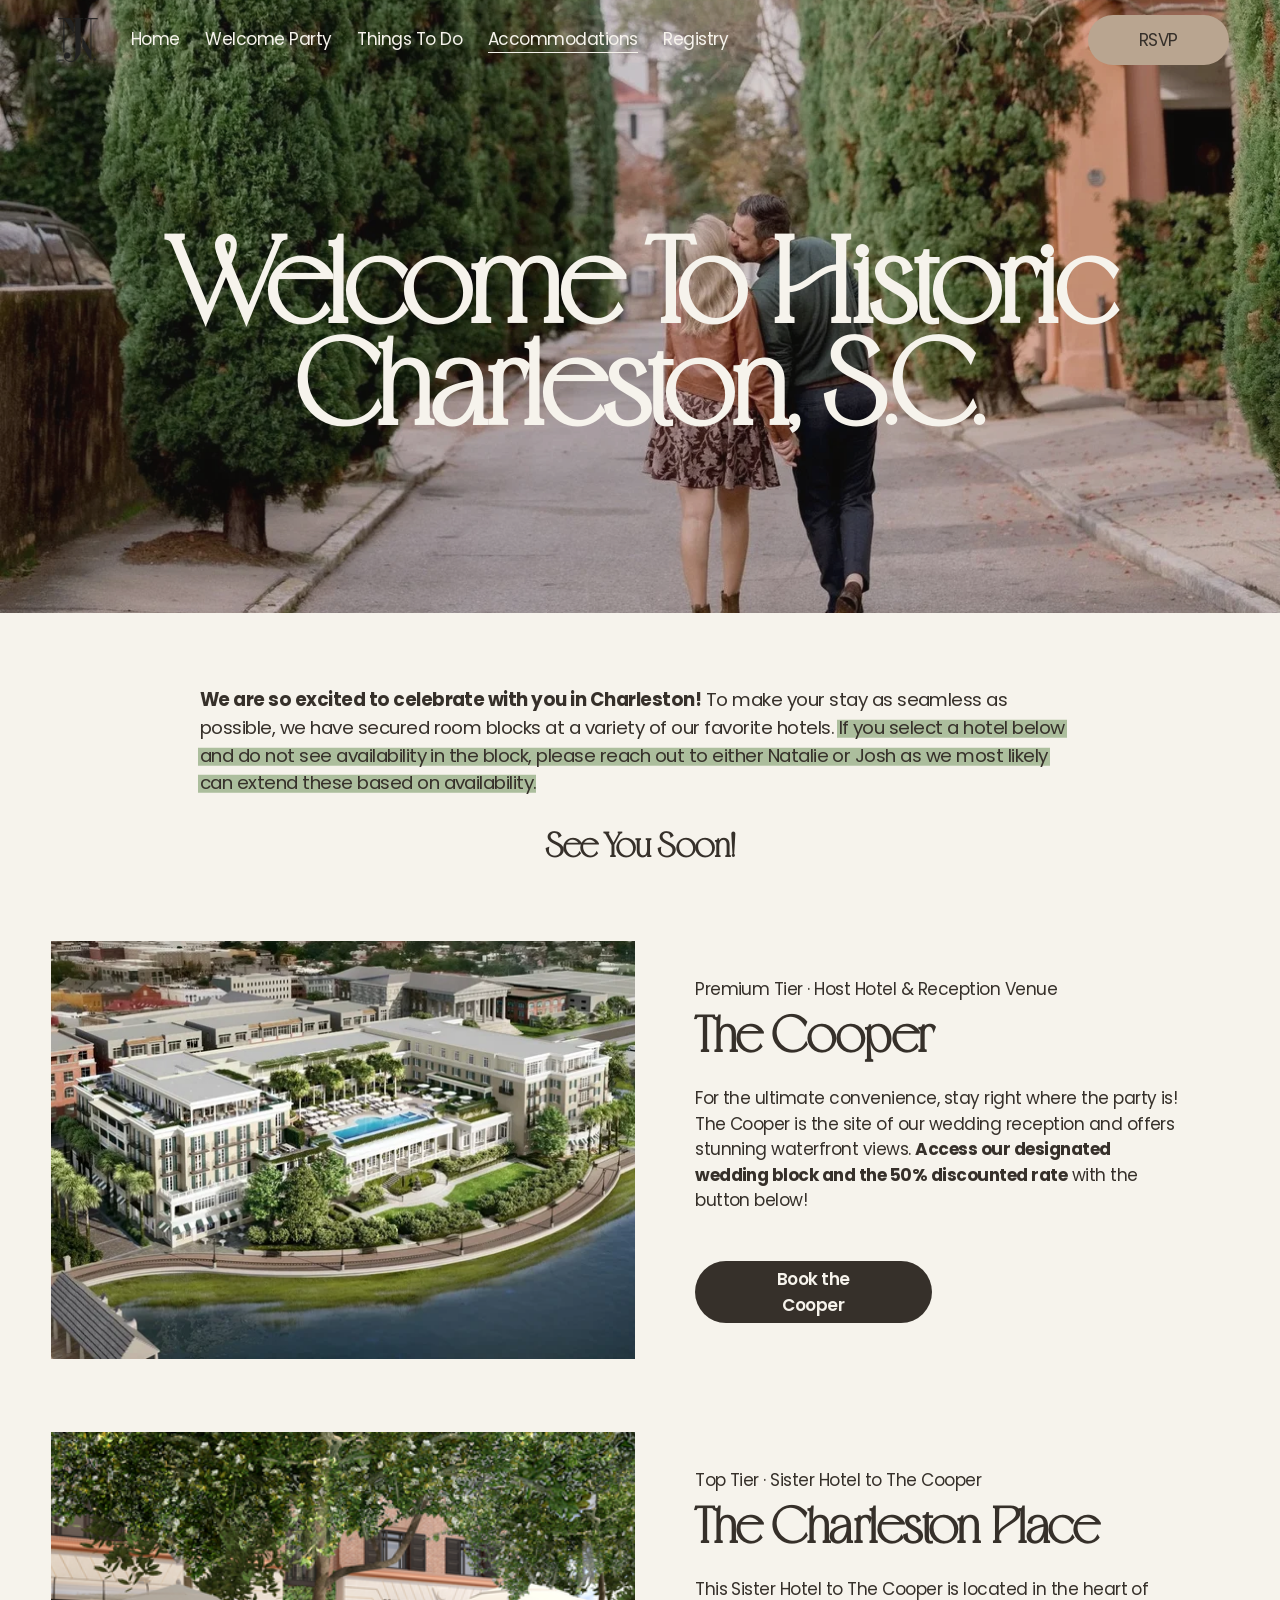
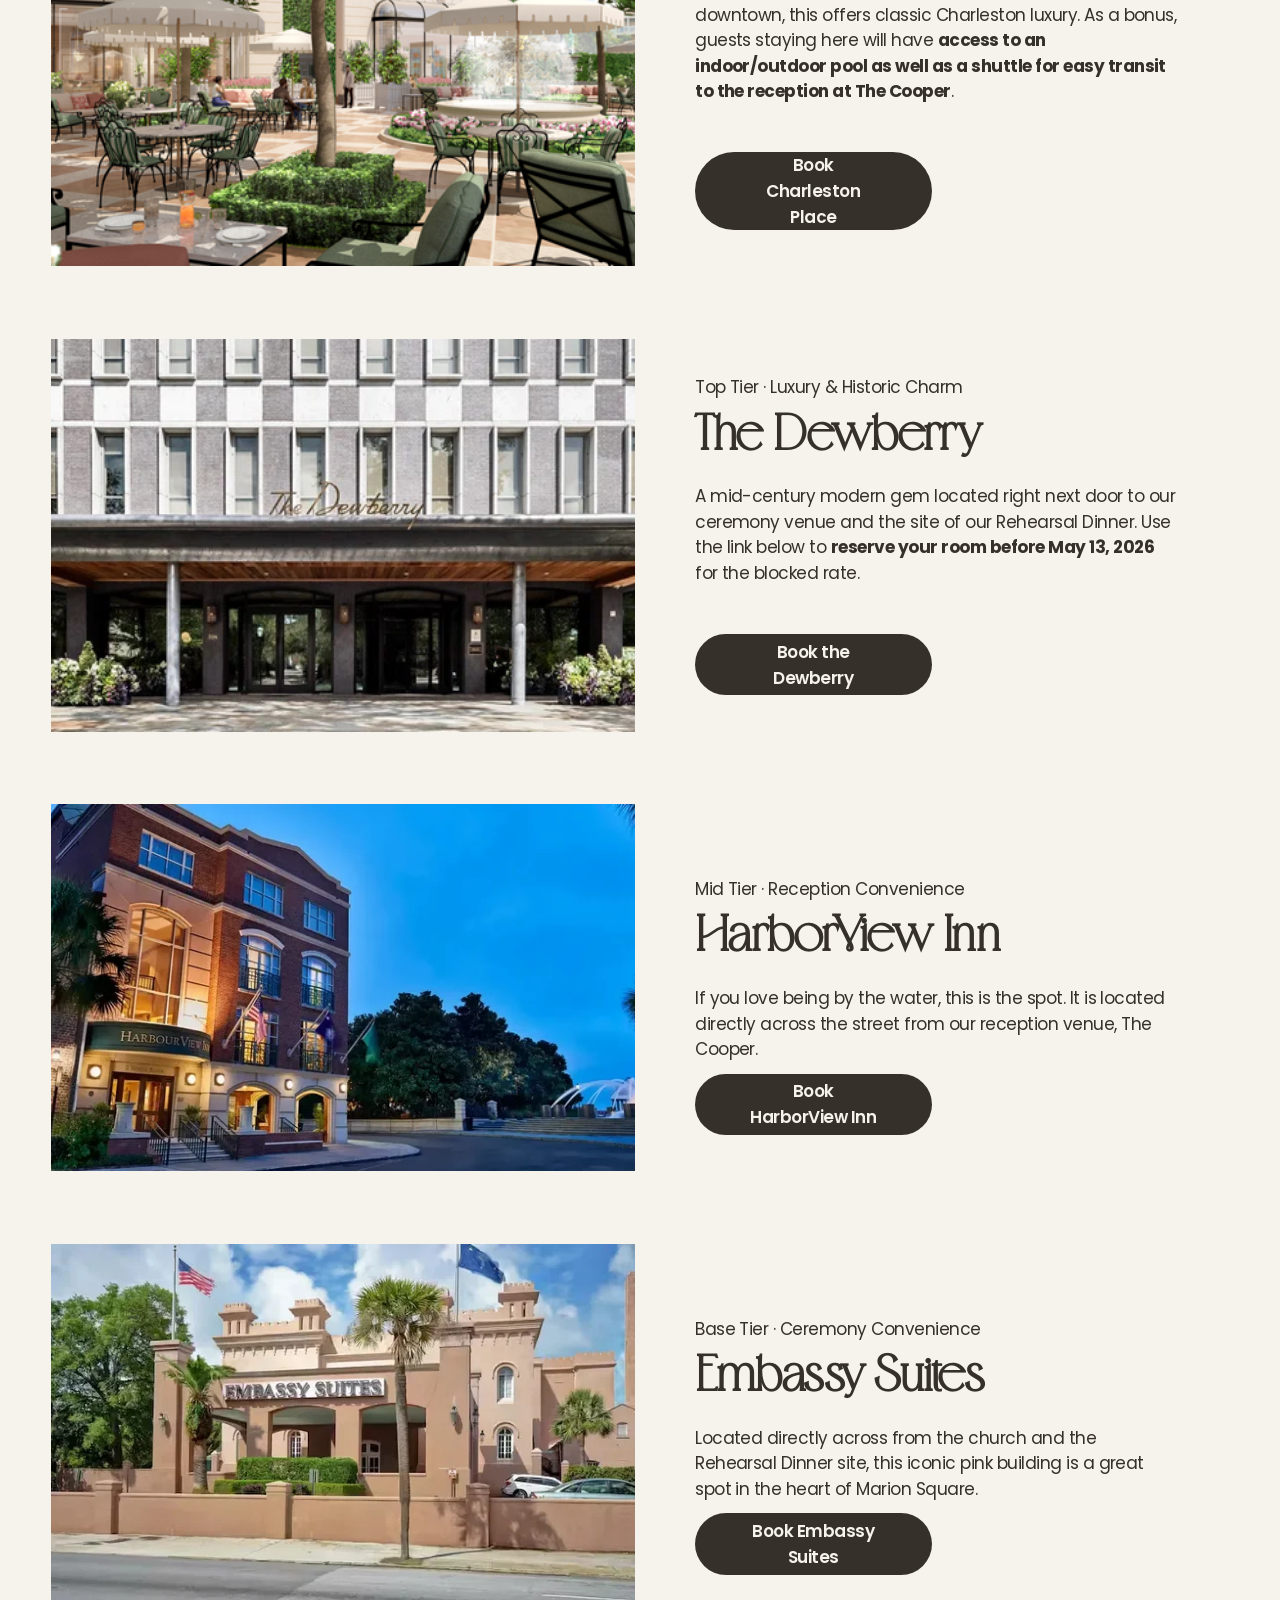
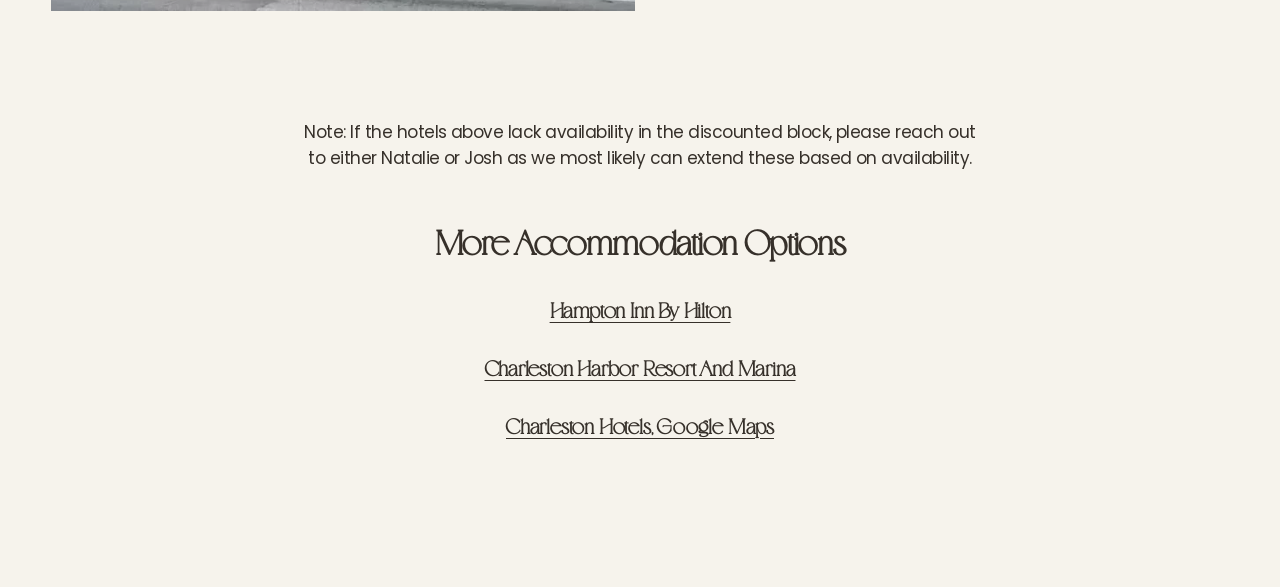
==== commit 28059e7c: "Remove remaining live-Squarespace image dependencies The original migration only relativized href/sr" ====
--- a/accommodations.html
+++ b/accommodations.html
@@ -1,6 +1,29 @@
 <!doctype html>
 <html xmlns:og="http://opengraphprotocol.org/schema/" xmlns:fb="http://www.facebook.com/2008/fbml" lang="en-US"  >
   <head>
+    <!-- Subtext capture snippet -->
+    <script>
+window['_fs_host'] = 'fullstory.com';
+window['_fs_script'] = 'edge.fullstory.com/s/fs.js';
+window['_fs_org'] = 'o-256EN8-na1';
+window['_fs_namespace'] = 'FS';
+!function(m,n,e,t,l,o,g,y){var s,f,a=function(h){
+return!(h in m)||(m.console&&m.console.log&&m.console.log('FullStory namespace conflict. Please set window["_fs_namespace"].'),!1)}(e)
+;function p(b){var h,d=[];function j(){h&&(d.forEach((function(b){var d;try{d=b[h[0]]&&b[h[0]](h[1])}catch(h){return void(b[3]&&b[3](h))}
+d&&d.then?d.then(b[2],b[3]):b[2]&&b[2](d)})),d.length=0)}function r(b){return function(d){h||(h=[b,d],j())}}return b(r(0),r(1)),{
+then:function(b,h){return p((function(r,i){d.push([b,h,r,i]),j()}))}}}a&&(g=m[e]=function(){var b=function(b,d,j,r){function i(i,c){
+h(b,d,j,i,c,r)}r=r||2;var c,u=/Async$/;return u.test(b)?(b=b.replace(u,""),"function"==typeof Promise?new Promise(i):p(i)):h(b,d,j,c,c,r)}
+;function h(h,d,j,r,i,c){return b._api?b._api(h,d,j,r,i,c):(b.q&&b.q.push([h,d,j,r,i,c]),null)}return b.q=[],b}(),y=function(b){function h(h){
+"function"==typeof h[4]&&h[4](new Error(b))}var d=g.q;if(d){for(var j=0;j<d.length;j++)h(d[j]);d.length=0,d.push=h}},function(){
+(o=n.createElement(t)).async=!0,o.crossOrigin="anonymous",o.src="https://"+l,o.onerror=function(){y("Error loading "+l)}
+;var b=n.getElementsByTagName(t)[0];b&&b.parentNode?b.parentNode.insertBefore(o,b):n.head.appendChild(o)}(),function(){function b(){}
+function h(b,h,d){g(b,h,d,1)}function d(b,d,j){h("setProperties",{type:b,properties:d},j)}function j(b,h){d("user",b,h)}function r(b,h,d){j({
+uid:b},d),h&&j(h,d)}g.identify=r,g.setUserVars=j,g.identifyAccount=b,g.clearUserCookie=b,g.setVars=d,g.event=function(b,d,j){h("trackEvent",{
+name:b,properties:d},j)},g.anonymize=function(){r(!1)},g.shutdown=function(){h("shutdown")},g.restart=function(){h("restart")},
+g.log=function(b,d){h("log",{level:b,msg:d})},g.consent=function(b){h("setIdentity",{consent:!arguments.length||b})}}(),s="fetch",
+f="XMLHttpRequest",g._w={},g._w[f]=m[f],g._w[s]=m[s],m[s]&&(m[s]=function(){return g._w[s].apply(this,arguments)}),g._v="2.0.0")
+}(window,document,window._fs_namespace,"script",window._fs_script);
+    </script>
     <meta http-equiv="X-UA-Compatible" content="IE=edge,chrome=1">
     <meta name="viewport" content="width=device-width, initial-scale=1">
     <!-- This is Squarespace. --><!-- alligator-fennel-dtwk -->
@@ -14,16 +37,16 @@
 <meta property="og:title" content="Accommodations &mdash; Josh and Natalie · June 2026"/>
 <meta property="og:url" content="https://www.joshandnat.com/accommodations"/>
 <meta property="og:type" content="website"/>
-<meta property="og:image" content="http://static1.squarespace.com/static/6930e5d898eb7d10684642a6/t/697798462a0a3630322911a1/1769445446205/logo.png?format=1500w"/>
+<meta property="og:image" content="http://static1.squarespace.com/static/6930e5d898eb7d10684642a6/t/697798462a0a3630322911a1/1769445446205/logo.png"/>
 <meta property="og:image:width" content="600"/>
 <meta property="og:image:height" content="600"/>
 <meta itemprop="name" content="Accommodations — Josh and Natalie · June 2026"/>
 <meta itemprop="url" content="https://www.joshandnat.com/accommodations"/>
-<meta itemprop="thumbnailUrl" content="http://static1.squarespace.com/static/6930e5d898eb7d10684642a6/t/697798462a0a3630322911a1/1769445446205/logo.png?format=1500w"/>
+<meta itemprop="thumbnailUrl" content="http://static1.squarespace.com/static/6930e5d898eb7d10684642a6/t/697798462a0a3630322911a1/1769445446205/logo.png"/>
 <link rel="image_src" href="static1.squarespace.com/static/6930e5d898eb7d10684642a6/t/697798462a0a3630322911a1/1769445446205/logo.png%3Fformat=1500w" />
-<meta itemprop="image" content="http://static1.squarespace.com/static/6930e5d898eb7d10684642a6/t/697798462a0a3630322911a1/1769445446205/logo.png?format=1500w"/>
+<meta itemprop="image" content="http://static1.squarespace.com/static/6930e5d898eb7d10684642a6/t/697798462a0a3630322911a1/1769445446205/logo.png"/>
 <meta name="twitter:title" content="Accommodations — Josh and Natalie · June 2026"/>
-<meta name="twitter:image" content="http://static1.squarespace.com/static/6930e5d898eb7d10684642a6/t/697798462a0a3630322911a1/1769445446205/logo.png?format=1500w"/>
+<meta name="twitter:image" content="http://static1.squarespace.com/static/6930e5d898eb7d10684642a6/t/697798462a0a3630322911a1/1769445446205/logo.png"/>
 <meta name="twitter:url" content="https://www.joshandnat.com/accommodations"/>
 <meta name="twitter:card" content="summary"/>
 <meta name="description" content="" />
@@ -902,7 +925,7 @@
                       <div class="header-title-logo">
                         <a href="index.html" data-animation-role="header-element">
                         
-<img elementtiming="nbf-header-logo-desktop" src="https://images.squarespace-cdn.com/content/v1/6930e5d898eb7d10684642a6/b463d371-d405-4287-a949-f6716d70799a/logo.png?format=1500w" alt="Josh and Natalie · June 2026" style="display:block" fetchpriority="high" loading="eager" decoding="async" data-loader="raw">
+<img elementtiming="nbf-header-logo-desktop" src="images.squarespace-cdn.com/content/v1/6930e5d898eb7d10684642a6/b463d371-d405-4287-a949-f6716d70799a/logo.png%3Fformat=1500w" alt="Josh and Natalie · June 2026" style="display:block" fetchpriority="high" loading="eager" decoding="async" data-loader="raw">
 
                         </a>
                       </div>
@@ -1104,7 +1127,7 @@
                       <div class="header-title-logo">
                         <a href="index.html" data-animation-role="header-element">
                         
-<img elementtiming="nbf-header-logo-desktop" src="https://images.squarespace-cdn.com/content/v1/6930e5d898eb7d10684642a6/b463d371-d405-4287-a949-f6716d70799a/logo.png?format=1500w" alt="Josh and Natalie · June 2026" style="display:block" fetchpriority="high" loading="eager" decoding="async" data-loader="raw">
+<img elementtiming="nbf-header-logo-desktop" src="images.squarespace-cdn.com/content/v1/6930e5d898eb7d10684642a6/b463d371-d405-4287-a949-f6716d70799a/logo.png%3Fformat=1500w" alt="Josh and Natalie · June 2026" style="display:block" fetchpriority="high" loading="eager" decoding="async" data-loader="raw">
 
                         </a>
                       </div>
@@ -1763,7 +1786,7 @@
 
 
 
-<img alt="" data-src="https://images.squarespace-cdn.com/content/v1/6930e5d898eb7d10684642a6/83fc3284-6993-4dcd-9e7e-b9020290f21b/AE0BF56C-1C2D-44DA-ACC0-6B1B21EBC0EA.jpg" data-image="https://images.squarespace-cdn.com/content/v1/6930e5d898eb7d10684642a6/83fc3284-6993-4dcd-9e7e-b9020290f21b/AE0BF56C-1C2D-44DA-ACC0-6B1B21EBC0EA.jpg" data-image-dimensions="1535x1162" data-image-focal-point="0.6516012886109532,0.6480810101262657" alt="AE0BF56C-1C2D-44DA-ACC0-6B1B21EBC0EA.jpg" data-load="false" elementtiming="nbf-background" src="images.squarespace-cdn.com/content/v1/6930e5d898eb7d10684642a6/83fc3284-6993-4dcd-9e7e-b9020290f21b/AE0BF56C-1C2D-44DA-ACC0-6B1B21EBC0EA.jpg" width="1535" height="1162" alt="" sizes="(max-width: 799px) 200vw, 100vw" style="display:block;object-position: 65.16012886109533% 64.80810101262658%" srcset="../images.squarespace-cdn.com/content/v1/6930e5d898eb7d10684642a6/83fc3284-6993-4dcd-9e7e-b9020290f21b/AE0BF56C-1C2D-44DA-ACC0-6B1B21EBC0EA.jpg%3Fformat=100w 100w, ../images.squarespace-cdn.com/content/v1/6930e5d898eb7d10684642a6/83fc3284-6993-4dcd-9e7e-b9020290f21b/AE0BF56C-1C2D-44DA-ACC0-6B1B21EBC0EA.jpg%3Fformat=300w 300w, ../images.squarespace-cdn.com/content/v1/6930e5d898eb7d10684642a6/83fc3284-6993-4dcd-9e7e-b9020290f21b/AE0BF56C-1C2D-44DA-ACC0-6B1B21EBC0EA.jpg%3Fformat=500w 500w, ../images.squarespace-cdn.com/content/v1/6930e5d898eb7d10684642a6/83fc3284-6993-4dcd-9e7e-b9020290f21b/AE0BF56C-1C2D-44DA-ACC0-6B1B21EBC0EA.jpg%3Fformat=750w 750w, ../images.squarespace-cdn.com/content/v1/6930e5d898eb7d10684642a6/83fc3284-6993-4dcd-9e7e-b9020290f21b/AE0BF56C-1C2D-44DA-ACC0-6B1B21EBC0EA.jpg%3Fformat=1000w 1000w, ../images.squarespace-cdn.com/content/v1/6930e5d898eb7d10684642a6/83fc3284-6993-4dcd-9e7e-b9020290f21b/AE0BF56C-1C2D-44DA-ACC0-6B1B21EBC0EA.jpg%3Fformat=1500w 1500w, ../images.squarespace-cdn.com/content/v1/6930e5d898eb7d10684642a6/83fc3284-6993-4dcd-9e7e-b9020290f21b/AE0BF56C-1C2D-44DA-ACC0-6B1B21EBC0EA.jpg%3Fformat=2500w 2500w" fetchpriority="high" loading="eager" decoding="async" data-loader="sqs">
+<img alt="" data-src="images.squarespace-cdn.com/content/v1/6930e5d898eb7d10684642a6/83fc3284-6993-4dcd-9e7e-b9020290f21b/AE0BF56C-1C2D-44DA-ACC0-6B1B21EBC0EA.jpg" data-image="images.squarespace-cdn.com/content/v1/6930e5d898eb7d10684642a6/83fc3284-6993-4dcd-9e7e-b9020290f21b/AE0BF56C-1C2D-44DA-ACC0-6B1B21EBC0EA.jpg" data-image-dimensions="1535x1162" data-image-focal-point="0.6516012886109532,0.6480810101262657" alt="AE0BF56C-1C2D-44DA-ACC0-6B1B21EBC0EA.jpg" data-load="false" elementtiming="nbf-background" src="images.squarespace-cdn.com/content/v1/6930e5d898eb7d10684642a6/83fc3284-6993-4dcd-9e7e-b9020290f21b/AE0BF56C-1C2D-44DA-ACC0-6B1B21EBC0EA.jpg" width="1535" height="1162" alt="" sizes="(max-width: 799px) 200vw, 100vw" style="display:block;object-position: 65.16012886109533% 64.80810101262658%" srcset="../images.squarespace-cdn.com/content/v1/6930e5d898eb7d10684642a6/83fc3284-6993-4dcd-9e7e-b9020290f21b/AE0BF56C-1C2D-44DA-ACC0-6B1B21EBC0EA.jpg%3Fformat=100w 100w, ../images.squarespace-cdn.com/content/v1/6930e5d898eb7d10684642a6/83fc3284-6993-4dcd-9e7e-b9020290f21b/AE0BF56C-1C2D-44DA-ACC0-6B1B21EBC0EA.jpg%3Fformat=300w 300w, ../images.squarespace-cdn.com/content/v1/6930e5d898eb7d10684642a6/83fc3284-6993-4dcd-9e7e-b9020290f21b/AE0BF56C-1C2D-44DA-ACC0-6B1B21EBC0EA.jpg%3Fformat=500w 500w, ../images.squarespace-cdn.com/content/v1/6930e5d898eb7d10684642a6/83fc3284-6993-4dcd-9e7e-b9020290f21b/AE0BF56C-1C2D-44DA-ACC0-6B1B21EBC0EA.jpg%3Fformat=750w 750w, ../images.squarespace-cdn.com/content/v1/6930e5d898eb7d10684642a6/83fc3284-6993-4dcd-9e7e-b9020290f21b/AE0BF56C-1C2D-44DA-ACC0-6B1B21EBC0EA.jpg%3Fformat=1000w 1000w, ../images.squarespace-cdn.com/content/v1/6930e5d898eb7d10684642a6/83fc3284-6993-4dcd-9e7e-b9020290f21b/AE0BF56C-1C2D-44DA-ACC0-6B1B21EBC0EA.jpg%3Fformat=1500w 1500w, ../images.squarespace-cdn.com/content/v1/6930e5d898eb7d10684642a6/83fc3284-6993-4dcd-9e7e-b9020290f21b/AE0BF56C-1C2D-44DA-ACC0-6B1B21EBC0EA.jpg%3Fformat=2500w 2500w" fetchpriority="high" loading="eager" decoding="async" data-loader="sqs">
 
 
 
@@ -2739,8 +2762,8 @@
   
   
   <img data-stretch="true"
-  data-src="https://images.squarespace-cdn.com/content/v1/6930e5d898eb7d10684642a6/49a0b3cf-63c0-436e-9c97-a9f2f6783e2b/cooper.jpeg.webp"
-  data-image="https://images.squarespace-cdn.com/content/v1/6930e5d898eb7d10684642a6/49a0b3cf-63c0-436e-9c97-a9f2f6783e2b/cooper.jpeg.webp"
+  data-src="images.squarespace-cdn.com/content/v1/6930e5d898eb7d10684642a6/49a0b3cf-63c0-436e-9c97-a9f2f6783e2b/cooper.jpeg.webp"
+  data-image="images.squarespace-cdn.com/content/v1/6930e5d898eb7d10684642a6/49a0b3cf-63c0-436e-9c97-a9f2f6783e2b/cooper.jpeg.webp"
   data-image-dimensions="2666x1499"
   data-image-focal-point="0.5,0.5"
   data-sqsp-image-block-image
@@ -3595,8 +3618,8 @@
   
   
   <img data-stretch="true"
-  data-src="https://images.squarespace-cdn.com/content/v1/6930e5d898eb7d10684642a6/e85d00fc-97cc-4634-be4a-0569f73a5ac6/01_Courtyard-1920x865.png"
-  data-image="https://images.squarespace-cdn.com/content/v1/6930e5d898eb7d10684642a6/e85d00fc-97cc-4634-be4a-0569f73a5ac6/01_Courtyard-1920x865.png"
+  data-src="images.squarespace-cdn.com/content/v1/6930e5d898eb7d10684642a6/e85d00fc-97cc-4634-be4a-0569f73a5ac6/01_Courtyard-1920x865.png"
+  data-image="images.squarespace-cdn.com/content/v1/6930e5d898eb7d10684642a6/e85d00fc-97cc-4634-be4a-0569f73a5ac6/01_Courtyard-1920x865.png"
   data-image-dimensions="1920x865"
   data-image-focal-point="0.5,0.5"
   data-sqsp-image-block-image
@@ -4451,8 +4474,8 @@
   
   
   <img data-stretch="true"
-  data-src="https://images.squarespace-cdn.com/content/v1/6930e5d898eb7d10684642a6/43e6300c-5ce8-4943-b15f-5f6593f6a981/thedewberry-header1500-3-63b8aa056af9d.jpg"
-  data-image="https://images.squarespace-cdn.com/content/v1/6930e5d898eb7d10684642a6/43e6300c-5ce8-4943-b15f-5f6593f6a981/thedewberry-header1500-3-63b8aa056af9d.jpg"
+  data-src="images.squarespace-cdn.com/content/v1/6930e5d898eb7d10684642a6/43e6300c-5ce8-4943-b15f-5f6593f6a981/thedewberry-header1500-3-63b8aa056af9d.jpg"
+  data-image="images.squarespace-cdn.com/content/v1/6930e5d898eb7d10684642a6/43e6300c-5ce8-4943-b15f-5f6593f6a981/thedewberry-header1500-3-63b8aa056af9d.jpg"
   data-image-dimensions="1500x552"
   data-image-focal-point="0.5,0.5"
   data-sqsp-image-block-image
@@ -5307,8 +5330,8 @@
   
   
   <img data-stretch="true"
-  data-src="https://images.squarespace-cdn.com/content/v1/6930e5d898eb7d10684642a6/a56b69d9-a3e0-4aa4-bcc9-49f2c25ba294/0b2d55b0-9a35-11f0-950f-dd68b25efac3-HarbourView-Inn_HERO-Image-1280x640.jpg.webp"
-  data-image="https://images.squarespace-cdn.com/content/v1/6930e5d898eb7d10684642a6/a56b69d9-a3e0-4aa4-bcc9-49f2c25ba294/0b2d55b0-9a35-11f0-950f-dd68b25efac3-HarbourView-Inn_HERO-Image-1280x640.jpg.webp"
+  data-src="images.squarespace-cdn.com/content/v1/6930e5d898eb7d10684642a6/a56b69d9-a3e0-4aa4-bcc9-49f2c25ba294/0b2d55b0-9a35-11f0-950f-dd68b25efac3-HarbourView-Inn_HERO-Image-1280x640.jpg.webp"
+  data-image="images.squarespace-cdn.com/content/v1/6930e5d898eb7d10684642a6/a56b69d9-a3e0-4aa4-bcc9-49f2c25ba294/0b2d55b0-9a35-11f0-950f-dd68b25efac3-HarbourView-Inn_HERO-Image-1280x640.jpg.webp"
   data-image-dimensions="1280x640"
   data-image-focal-point="0.5,0.5"
   data-sqsp-image-block-image
@@ -6163,8 +6186,8 @@
   
   
   <img data-stretch="true"
-  data-src="https://images.squarespace-cdn.com/content/v1/6930e5d898eb7d10684642a6/37dfa146-79e1-4e2c-a8bb-97e309537fc3/0456d580-9a31-11f0-950f-dd68b25efac3-chseses-exterior-day.avif.webp"
-  data-image="https://images.squarespace-cdn.com/content/v1/6930e5d898eb7d10684642a6/37dfa146-79e1-4e2c-a8bb-97e309537fc3/0456d580-9a31-11f0-950f-dd68b25efac3-chseses-exterior-day.avif.webp"
+  data-src="images.squarespace-cdn.com/content/v1/6930e5d898eb7d10684642a6/37dfa146-79e1-4e2c-a8bb-97e309537fc3/0456d580-9a31-11f0-950f-dd68b25efac3-chseses-exterior-day.avif.webp"
+  data-image="images.squarespace-cdn.com/content/v1/6930e5d898eb7d10684642a6/37dfa146-79e1-4e2c-a8bb-97e309537fc3/0456d580-9a31-11f0-950f-dd68b25efac3-chseses-exterior-day.avif.webp"
   data-image-dimensions="768x430"
   data-image-focal-point="0.5,0.5"
   data-sqsp-image-block-image
